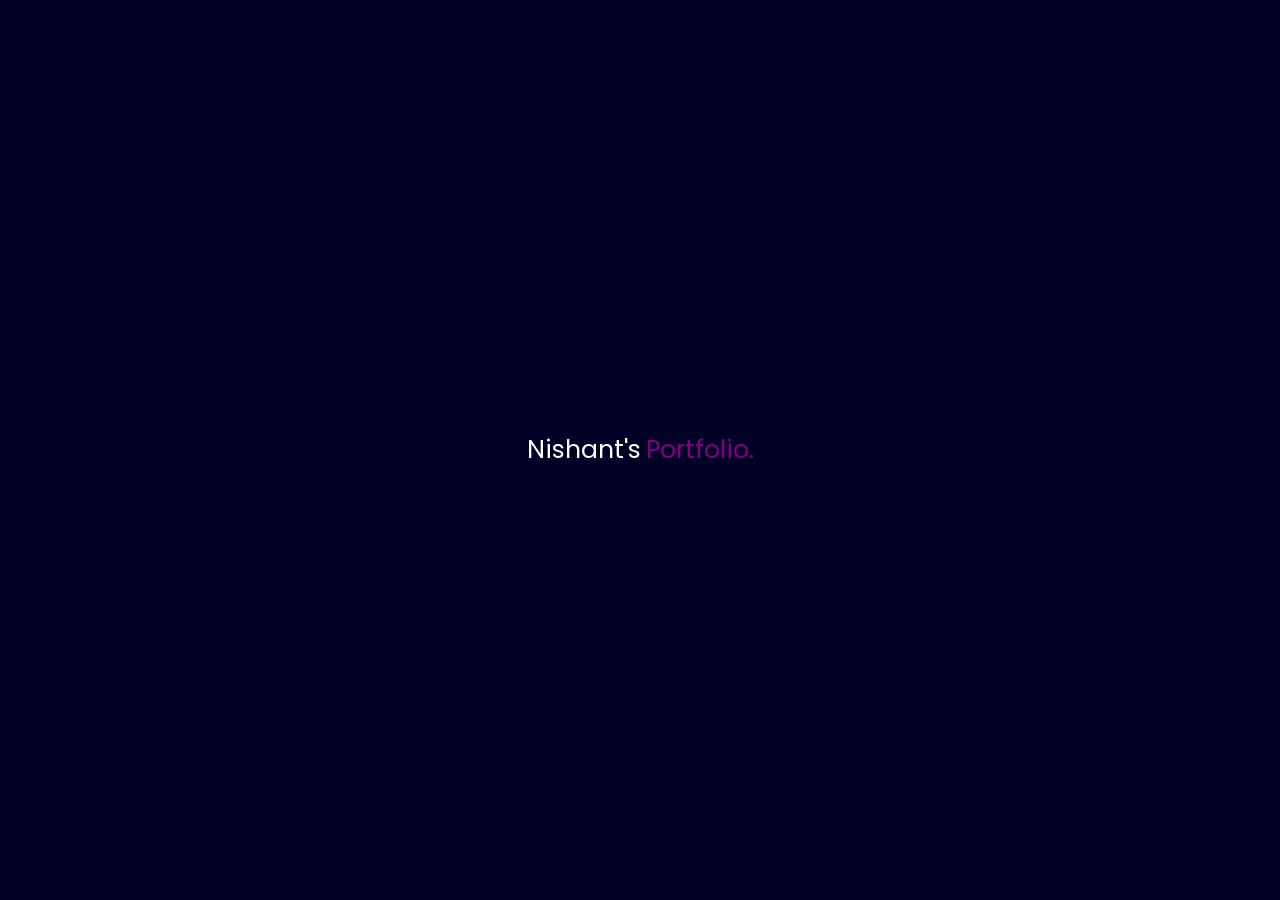
==== index.html @ 526753d4 "update Nav Bar and given morden clean look" ====
<!DOCTYPE html>
<html lang="en">

<head>
    <link rel="icon" href="https://avatars.githubusercontent.com/u/180900384?v=4" sizes="32x32">
    <meta charset="UTF-8">
    <meta name="viewport" content="width=device-width, initial-scale=1.0">
    <title>Nishant's Portfolio</title>
    <link rel="stylesheet" href="style.css">

    <!--image hove -->
    <script src=" https://code.jquery.com/jquery-3.3.1.js"></script>

    <link rel="preconnect" href="https://fonts.googleapis.com">
    <link rel="preconnect" href="https://fonts.gstatic.com" crossorigin>
    <link
        href="https://fonts.googleapis.com/css2?family=Poppins:ital,wght@0,100;0,200;0,300;0,400;0,500;0,600;0,700;0,800;0,900;1,100;1,200;1,300;1,400;1,500;1,600;1,700;1,800;1,900&display=swap"
        rel="stylesheet">
    <!--
        .poppins-thin {
  font-family: "Poppins", sans-serif;
  font-weight: 100;
  font-style: normal;
}
-->
    <link rel="preconnect" href="https://fonts.googleapis.com">
    <link rel="preconnect" href="https://fonts.gstatic.com" crossorigin>
    <link href="https://fonts.googleapis.com/css2?family=Moon+Dance&display=swap" rel="stylesheet">

    <link rel="preconnect" href="https://fonts.googleapis.com">
    <link rel="preconnect" href="https://fonts.gstatic.com" crossorigin>
    <link href="https://fonts.googleapis.com/css2?family=Quicksand:wght@300..700&display=swap" rel="stylesheet">
    <!--
    // <weight>: Use a value from 300 to 700
        // <uniquifier>: Use a unique and descriptive class name

            .quicksand-<uniquifier> {
                font-family: "Quicksand", sans-serif;
                font-optical-sizing: auto;
                font-weight: <weight>;
                    font-style: normal;
                    }
                -->
    <link rel="preconnect" href="https://fonts.googleapis.com">
    <link rel="preconnect" href="https://fonts.gstatic.com" crossorigin>
    <link href="https://fonts.googleapis.com/css2?family=M+PLUS+Rounded+1c&display=swap" rel="stylesheet">
    <!--    
        .m-plus-rounded-1c-regular {
        font-family: "M PLUS Rounded 1c", sans-serif;
        font-weight: 400;
        font-style: normal;
            }
                -->
    <link rel="preconnect" href="https://fonts.googleapis.com">
    <link rel="preconnect" href="https://fonts.gstatic.com" crossorigin>
    <link href="https://fonts.googleapis.com/css2?family=Great+Vibes&display=swap" rel="stylesheet">
    <!--
    .great-vibes-regular {
        font-family: "Great Vibes", cursive;
        font-weight: 400;
        font-style: normal;
      }
    --->
    <link rel="preconnect" href="https://fonts.googleapis.com">
    <link rel="preconnect" href="https://fonts.gstatic.com" crossorigin>
    <link href="https://fonts.googleapis.com/css2?family=Belleza&display=swap" rel="stylesheet">
    <!--
    .belleza-regular {
        font-family: "Belleza", sans-serif;
        font-weight: 400;
        font-style: normal;
      }
    -->
    <script src="https://kit.fontawesome.com/3b6428a720.js" crossorigin="anonymous"></script>
    <!--------- ICON SCRIPT --------->
    <script src="https://unpkg.com/typed.js@2.1.0/dist/typed.umd.js"></script>
</head>
<div class="intro">
    <div class="logo-header">
        <span class="logo">Nishant's</span>
        <span class="logo">
            <span class="logo1">
                Portfolio.
            </span>
        </span>
    </div>
</div>
<script src="animation.js"></script>
<main class="hidden">

    <head>
        <nav>
            <div class="left">
                <button class="hover-logo" area-label="Hover Me">
                    <span area-hidden="true">
                        <span>Nishant's<span>Nishant's</span></span>
                        <span style=" color: purple;">Portfolio <span style=" color: purple;">Portfolio</span></span>
                    </span>
                </button>
            </div>
            <div class="right">
                <ul class="nav-bar" id="sidemenu">
                        <div class = "nav-header">
                            <div class = "header-text">
                                NAVIGATION
                            </div>
                            <div class = "header-line"></div>
                        </div>
                        <li><a href="#home" class="hover-this"><span>Home</span></a></li>
                        <li><a href="#about" class="hover-this"><span>About</span></a></li>
                        <li><a href="#experience" class="hover-this"><span>Experience</span></a></li>
                        <li><a href="#skill" class="hover-this"><span>Skill</span></a></li>
                        <li><a href="#projects" class="hover-this"><span>Projects</span></a></li>
                        <li><a href="#contactme" class="hover-this"><span>Contact</span></a></li>
                        <div class="cursor"></div>
                        <div class = "nav-footer">
                            <div class = "footer-line"> </div>
                            <div class = "footer-text">SOCIALS</div>
                            <div class = "footer-social">
                                <a class = "social-text" href="https://nishantsingh359.github.io/NishantsPortfolio/">
                                    GitHub
                                </a>
                                <a class = "social-text" href="https://nishantsingh359.github.io/NishantsPortfolio/">
                                    LinkedIn
                                </a>
                            </div>
                        </div>
                </ul>
                <div id="menubutton">
                    <div class="fa-solid fa-bar"  id="menuicon">
                        <div class="bline one"></div>
                        <div class="bline two"></div>
                        <div class="bline three"></div>
                    </div>
                </div>
            </div>
        </nav>
        <!----------- NAV BACKGROUND HIDDEN AND AUTOMATICALLY SHOW----------->
        <script>
            window.addEventListener("scroll", function () {
                let navbar = document.querySelector("nav");
                if (window.scrollY > 50) {
                    navbar.classList.add("scrolled");
                } else {
                    navbar.classList.remove("scrolled");
                }
            });
        </script>

        <!----------- NAV BAR MENUE CLICK EVENT AND ITEMS ANIMATION  ----------->
        <script>
        // Select the sidemenu and menu button
        var sidemen = document.getElementById("sidemenu");
        var menuButton = document.getElementById("menubutton");

        // Function to toggle the menu
        function toggleMenu() {
            sidemen.classList.toggle("active");
            menuButton.classList.toggle("active");
            sidemen.style.right = sidemen.classList.contains("active") ? "0px" : "-100%";
        }

        // Add event listeners to all links inside the sidemenu
        document.querySelectorAll("#sidemenu a").forEach(link => {
            link.addEventListener("click", function () {
                // Close the menu when a link is clicked
                if (sidemen.classList.contains("active")) {
                    toggleMenu();
                }
            });
        });

        // Add event listener to the menu button
        menuButton.addEventListener("click", toggleMenu);
        </script>

        <!--- FOR NAV BAR COOL IFFECT --->
        <script>
            (function () {
                const links = document.querySelectorAll('.nav-bar li');
                const cursor = document.querySelector('.cursor');

                const animateIt = function (e) {
                    const span = this.querySelector('span');
                    const { offsetX: x, offsetY: y } = e,
                        { offsetWidth: width, offsetHeight: height } = this,
                        move = 25,
                        xMove = (x / width) * (move * 2) - move,
                        yMove = (y / height) * (move * 2) - move;

                    span.style.transform = `translate(${xMove}px, ${yMove}px)`;
                    if (e.type === 'mouseleave') span.style.transform = '';
                };

                const editCursor = (e) => {
                    const { clientX: x, clientY: y } = e;
                    cursor.style.left = `${x}px`;
                    cursor.style.top = `${y}px`;
                };

                links.forEach(link => {
                    link.addEventListener('mousemove', animateIt);
                    link.addEventListener('mouseleave', animateIt);
                });

                window.addEventListener('mousemove', editCursor);
            })();
        </script>
    </head>

    
    <section id="home" class="firstsection">
        <div class="leftsection">
            <div class='left-hole'>
                <div class="l-text">
                    Hi, I'm <spam class='name'>Nishant Singh</spam>
                </div>
                <div class="l-text">I am a passionate</div>
                <div class="l-text"><span id="element"></span></div>
                <div class="l-text">
                    <div class="buttons">
                        <button href="/" class="btn">Resume</button>
                        <a class="btn-a" href="https://github.com/NishantSingh359/NishantSingh359" target="_blank">
                            <button class="btn">Git Hub</button>
                        </a>
                    </div>
                </div>
            </div>
        </div>
        <div class="rightsection">
            <div class="loader">
                <div class="ringOne ring">
                    <img src="img/w-img/ring.png" alt="">
                </div>
                <div class="ringTwo ring">
                    <!--<img src="img/w-img/ring.png" alt="">-->
                </div>
            </div>
        </div>
        <script>
            var windowWidth = $(window).width();
            $('.rightsection').mousemove(function (event) {
                var moveX = (($(window).width() / 2) - event.pageX) * 0.1;
                var moveY = (($(window).height() / 2) - event.pageY) * 0.1;
                $('.ring').css('margin-left', moveX + 'px');
                $('.ring').css('margin-top', moveY + 'px');
            });
        </script>
        <script>
            var textWrapper = document.querySelector('.ml7 .letters');
            textWrapper.innerHTML = textWrapper.textContent.replace(/([^\x00-\x80]|\w)/g, "<span class='letter'>$&</span>");

            anime.timeline({ loop: false })
                .add({
                    targets: '.ml7 .letter',
                    translateY: ["1.1em", 0],
                    translateX: ["0.55em", 0],
                    translateZ: 0,
                    rotateZ: [180, 0],
                    duration: 750,
                    easing: "easeOutExpo",
                    delay: function (el, i) {
                        return 9000 + 50 * i;
                    }
                });
        </script>
    </section>
    <!----------------------- ABOUT SECTION ----------------------->

    <section class="about-section" id="about">
        
        <div class="about-container" id="about-section">
            <div class="about-img">
                <img src="https://avatars.githubusercontent.com/u/180900384?v=4" alt="Nishant Singh">
            </div>
            <div class="about-text">
                <h2 class="about-name">Nishant Singh</h2>
                <p>Python | MySQL | Excel | Tableau | Power BI</p>
                <p class = "italic">When I’m not in coding, I explore Startups, and watch Daily Business News.</p>
                <button id="toggle-btn" class="show-button">Show More</button>
            </div>
        </div>
        <div class="scrolling-name">
            <div class="scroll-name">
                Nishant Singh - Nishant Singh - Nishant Singh - Nishant Singh - Nishant Singh - Nishant Singh - Nishant Singh - Nishant Singh - Nishant Singh
            </div>
        </div>
       
        <!-- Hidden Content -->
        <div id="more-info" class="about-more">
            <div class="data-analytics">
                <div style="display: flex; align-items: center;">
                    <div class=" data-analytics-text">
                        Data <br>
                        Analytics
                    </div>
                    <div class="ver" style="left: 15px"></div>
                </div>
                <div class="data-analytics-info">
                    I enjoy using data to solve problems and optimize processes for greater efficiency.
                    I am excited to apply these skills to real-world projects and collaborate with others to drive meaningful results.
                    Continuous learning and teamwork motivate me to create impactful solutions.
                </div>

            </div>
            <div class="business">
                <div class="business-info">
                    Startup is my dream, and I am determined to turn this dream into reality. Currently, I have a startup idea in mind.
                    To gain knowledge and understand business rules, challenges, and their solutions, I watch daily business news, study case studies, and listen to founders' podcasts.
                    I believe continuous learning and staying updated with market trends will help me build a successful venture.
                </div>
                <div class="busi-head" style="display: flex; align-items: center;">
                    <div class="ver" style="right: 15px"></div>
                    <div class="business-text">
                        Exploring <br>
                        Startups
                    </div>
                </div>
            </div>

            <div class="exp">
                <div class="explore-hori"></div>
                <div class="explore">
                    Let's <br>
                    explore some thing new
                </div>
            </div>
        </div>
        <script>
            // JavaScript to toggle more information
            document.getElementById("toggle-btn").addEventListener("click", function () {
                let moreInfo = document.getElementById("more-info");
                let btnText = this;

                if (moreInfo.style.display === "none") {
                    moreInfo.style.display = "block";
                    btnText.innerText = "Show Less";
                } else {
                    moreInfo.style.display = "none";
                    btnText.innerText = "Show More";
                }
            });
        </script>
        <script>
            let lastScrollY = window.scrollY;
            let scrollDirection = "right"; // Default direction
            let isScrolling = false;
            let autoScrollInterval;
            let currentX = 0; // Track current position

            function startAutoScroll(direction) {
                clearInterval(autoScrollInterval); // Stop any previous auto-scroll

                const scrollContainer = document.querySelector('.scroll-name');
                let speed = 2; // Adjust speed as needed

                autoScrollInterval = setInterval(() => {
                    if (direction === "right") {
                        currentX -= speed; // Move left
                    } else {
                        currentX += speed; // Move right
                    }
                    scrollContainer.style.transform = `translateX(${currentX}px)`;
                }, 20); // Adjust interval for smooth animation
            }

            document.addEventListener('scroll', function () {
                clearInterval(autoScrollInterval); // Stop auto-scroll when user scrolls
                isScrolling = true;
                const scrollContainer = document.querySelector('.scroll-name');
                const scrollY = window.scrollY;
                const containerWidth = scrollContainer.scrollWidth;
                const viewportWidth = window.innerWidth;
                const maxScroll = containerWidth - viewportWidth;

                const scrollProgress = Math.min(scrollY / (document.body.scrollHeight - window.innerHeight), 1);
                const speedMultiplier = 2;
                let translateX = -scrollProgress * maxScroll * speedMultiplier;

                // Preserve the existing position instead of resetting
                let newPosition = currentX + (translateX - currentX) * 0.1; // Smooth transition
                scrollContainer.style.transform = `translateX(${newPosition}px)`;
                currentX = newPosition; // Update current position

                // Detect scroll direction
                if (scrollY > lastScrollY) {
                    scrollDirection = "right"; // Scrolling down, move left
                } else {
                    scrollDirection = "left"; // Scrolling up, move right
                }
                lastScrollY = scrollY;

                // Detect when scrolling stops and resume auto animation
                clearTimeout(window.scrollEndTimer);
                window.scrollEndTimer = setTimeout(() => {
                    isScrolling = false;
                    startAutoScroll(scrollDirection);
                }); // Delay before auto-scroll resumes
            });

            // Start the auto-scroll when the page loads
            window.onload = function () {
                startAutoScroll(scrollDirection);
            };
        </script>

    </section>

    <!----------------------- EXPERIENCE SECTION ----------------------->

    <section class="secondsection" id="experience">
        <script>
        </script>
        <h1 class="h1">journey to Data Analyst</h1>
        <div class="journey">
            <div class="course-exp">
                <div class="box">
                    <div class="vertical"><div class=" vertical-title"></div>
                        <a href="pdf/Excel certificate.pdf" target="_blank" style="text-decoration: none" ;>
                            <div class=" vertical-title">
                            Advance Excel
                            </div>
                        </a>
                        <div class="vertical-desc">
                            <spam class='with'>With</spam>
                            <span>Skil Course</span>
                        </div>
                    </div>
                    <div class="vertical">
                        <a href="pdf/Excel dashboard certificates.pdf" target="_blank" style="text-decoration: none" ;>
                            <div class=" vertical-title">
                            Dashboard in Excel
                            </div>
                        </a>
                        
                        <div class="vertical-desc">
                            <spam class="with">With</spam>
                            <span>Skil Course</span>
                        </div>
                    </div>
                    <div class="vertical">
                         <a href="pdf/Power Quary.pdf" target="_blank" style="text-decoration: none" ;>
                            <div class=" vertical-title">
                            Power Quary
                            </div>
                        </a>                       
                        <div class="vertical-desc">
                            <spam class='with'>With</spam>
                            <span>Skil Course</span>
                        </div>
                    </div>
                    <div class="vertical">
                        <a href="pdf/Data Analytics Certificate.jpg" target="_blank" style="text-decoration: none" ;>
                            <div class=" vertical-title">
                            Data Analytics
                            </div>
                        </a>                       
                        <div class="vertical-desc">
                            <spam class='with'>With</spam>
                            <span>The iScale</span>
                        </div>
                    </div>
                </div>
            </div>
                
            <div class="courseinfo">
                <div class="about-course">
                    <div class="aboutcourseinfo">
                        <h3>Advance Excel</h3>
                        <div class = info-ca>
                            <p> I started my journey with an Advanced Excel course, where I deep-dived into various concepts and learned many interesting things.
                                This course gave me the best learning experience and motivated me to continue my journey in this field.
                            </p>
                        </div>
                    </div>
                    <div class="aboutcourseinfo">
                        <h3>Dashboard in Excel</h3>
                        <div class = info-ca>
                            <p> The Dashboard in Excel course taught me how to present data effectively using charts and identify the best visualization techniques.
                                Designing dashboards was the most exciting part for me, and it strengthened my decision to move further in this field.
                            </p>
                        </div>
                    </div>
                    <div class="aboutcourseinfo">
                        <h3>Power Query</h3>
                        <div class = info-ca>
                            <p> Through the Power Query course, I became familiar with ETL processes, data cleaning, and formatting. This was a completely different 
                                experience, and following each step helped me gain clarity about pursuing Data Analytics.
                            </p>                           
                        </div>
                    </div>
                    <div class="aboutcourseinfo">
                        <h3>Data Analytics</h3>
                        <div class = info-ca>
                            <p> The Data Analytics course was more challenging compared to my previous courses. To complete it, I followed a structured approach.
                                The best part was overcoming my biggest fear—coding. This course made me comfortable with programming and boosted my confidence.
                            </p>  
                        </div>
                    </div>
                </div>
            </div>
        </div>
   
    </section>
    <!----------------------- SKILL SECTION ----------------------->

    <section class="skills" id="skill">
        <div class="tag-shape">
            <div class="tag-box" style="align-items: center;">
                    Grow with every skill.
            </div>
        </div>

        <div class="box">
            <div class="skill">
                <h3> Programming & Libraries </h3>
                <div class="add-skills">
                    <div class="type">
                        Python
                        <span class="skill-type"> basics</span>
                    </div>
                </div>
                <div class="add-skills">
                    <div class="type">
                        Numpy
                        <span class="skill-type"> Intermediate</span>
                    </div>
                    <div class="type">
                        Pandas
                        <span class="skill-type"> Experienced </span>
                    </div>
                    <div class="type">
                        Matplotlib
                        <span class="skill-type"> Intermediate </span>
                    </div>
                    <div class="type">
                        Seaborn
                        <span class="skill-type"> Intermediate </span>
                    </div>
                    <div class="type">
                        Plotly
                        <span class="skill-type"> Experienced</span>
                    </div>
                    <div class="type">
                        Dash
                        <span class="skill-type"> basics</span>
                    </div>
                </div>
                <h3> Databases </h3>
                <div class="add-skills">
                    <div class="type">
                        MySQL
                        <span class="skill-type"> Experienced</span>
                    </div>

                    <div class="type">
                        Microsoft SQL Server
                        <span class="skill-type"> Intermediate</span>
                    </div>
                </div>
                <h3> Visualization </h3>
                <div class="add-skills">
                    <div class="type">
                        Power BI
                        <span class="skill-type"> Experienced</span>
                    </div>

                    <div class="type">
                        Tableau
                        <span class="skill-type"> Intermediate</span>
                    </div>
                </div>
                <h3> Speadsheet & ETL </h3>
                <div class="add-skills">
                    <div class="type">
                        Excel
                        <span class="skill-type"> Experienced</span>
                    </div>

                    <div class="type">
                        Power Query
                        <span class="skill-type"> Experienced</span>
                    </div>
                </div>
                <h3> Analysis & Cleaning </h3>
                <div class="add-skills">
                    <div class="type">
                        Data Cleaning
                        <span class="skill-type"> Experienced</span>
                    </div>

                    <div class="type">
                        Statistics
                        <span class="skill-type"> Intermediate</span>
                    </div>
                </div>
                <h3 style="padding-top: 10px;"> Soft Skills </h3>
                <div class="add-skills">
                    <div class="type">
                        Critical Thinking
                        <span class="skill-type"> Experienced</span>
                    </div>

                    <div class="type">
                        Communication Skills
                        <span class="skill-type"> Intermediate</span>
                    </div>

                    <div class="type">
                        Storytelling with Data
                        <span class="skill-type"> Intermediate</span>
                    </div>

                </div>
            </div>
        </div>
    </section>

    <!----------------------- PROJECT SECTION ----------------------->

    <section class = "projects" id="projects">
        <h1>Projects show progress</h1>
        <div class = "vert">
            <div class="hori">
                <div class = "sub-hori">
                    <div class = "text">Python</div>
                    <div class="catego">
                        <div class="project" data-index="0">
                            <ul>
                                <li>
                                    <a href="https://holly-films-yhnkpgnfpub8kcev7azb67.streamlit.app/" target="_blank"
                                        data-info="<h3 class='info-title'>Movie Recommendation</h3> 
                                                <p class='info-description'>A system that recommends movies based on user preferences using Python & content-based filtering. 
                                                And for designing and deployment using Streamlit Streamlit cloud.
                                                <h4 class='info-skills''>Skills Use</h4>
                                                <ul class='info-list'>Python, Pandas, Streamlit, CSS, HTML </ul>
                                                <h7 class='info-note'
                                                > click on project to view </h7>
                                                " data-images="Holly Films.png" data-index="0">

                                        <button class="hover-link" area-label="Hover Me">
                                            <span area-hidden="true">
                                                <span>Movie<span>Movie</span></span>
                                                <span>Recommendation<span>Recommendation</span></span>
                                            </span>
                                        </button>
                                    </a>
                                </li>
                                <li>
                                    <a href="https://dash-sales-dashboard.onrender.com/" target="_blank" data-info="<h3 class='info-title'>Sales Dahsboad</h3> 
                                            <p class='info-description'>An interactive dashboard built with Plotly Dash to visualize and analyze sales data in real-time.</p>
                                            <h4 class='info-skills'>Skills Use</h4>
                                            <ul class='info-list'>Python, Pandas, NumPy, Plotly, Dash, HTML, CSS</ul>
                                            <h7 class='info-note'>
                                            click on project to view </h7>" data-images="Sales Dashboard All.png"
                                        data-index="0">
                                        <button class="hover-link" area-label="Hover Me">
                                            <span area-hidden="true">
                                                <span>Sales Dashboard<span>Sales Dashboard</span></span>
                                                <span>in Dash<span>in Dash</span></span>
                                            </span>
                                        </button>
                                    </a>
                                </li>
                                <li>
                                    <a href="https://github.com/NishantSingh359/Python-Projects/blob/main/Web%20Image%20Scrapping-checkpoint.ipynb"
                                        target="_blank" data-info="<h3 class='info-title'>Image Scrapping</h3> 
                                                <p class='info-description'> A Python script to automatically scrape images from websites for data collection.</p>
                                                <h4 class='info-skills'>Skills Use</h4>
                                                <ul class='info-list'>Python, Beautiful Soup</ul>
                                                <h7 class='info-note'> click on project to view </h7>"
                                        data-images="bullet.png" data-index="0">
                                        <button class="hover-link" area-label="Hover Me">
                                            <span area-hidden="true">
                                                <span>Image<span>Image</span></span>
                                                <span>Scrapping<span>Scrapping</span></span>
                                            </span>
                                        </button>
                                    </a>
                                </li>
                            </ul>
                        </div>
                        <div class = "info">
                            <div class="info-box">
                                <p class="info-text">Hover over a project to see details.</p>
                                <img loading = "lazy" src="img/p-img/Holly Films.png" alt="Project Preview" class="info-image"
                                    data-images=" img/p-img/Holly Films.png, img/p-img/Holly Films1.png, img/p-img/Sales Dashboard All.png, img/p-img/image scrapping.png "
                                    data-index="0">
                            </div>
                        </div>
                    </div>
                </div>
            </div>

            <div class="hori">
                <div class = "sub-hori">
                    <div class="text">SQL</div>
                    <div class="catego">
                        <div class="project" data-index="0">
                            <ul>
                                <li>
                                    <a href="https://github.com/NishantSingh359/SQL-Data-Warehouse" target="_blank"
                                        data-info="<h3 class='info-title'>SQL Data Warehouse</h3> 
                                                <p class='info-description'> Building Data Watehouse form scratch using Medallion Architecture.
                                                                            This architecture consists of three layers: Bronze, Silver, and Gold, which help in organizing data efficiently.</p>
                                                <h4 class='info-skills'>Skills Use:</h4>
                                                <ul class='info-list'>Microsoft SQL Server</ul>
                                                <h7 class='info-note'>click on project to view</h7>"
                                        data-images="bullet.png" data-index="0">
                                        <button class="hover-link" area-label="Hover Me">
                                            <span area-hidden="true">
                                                <span>SQL Data<span>SQL Data</span></span>
                                                <span>Warehouse<span>Warehouse</span></span>
                                            </span>
                                        </button>
                                    </a>
                                </li>
                                <li>
                                    <a href="https://github.com/NishantSingh359/SQL-Data-Warehouse" target="_blank"
                                        data-info="<h3 class='info-title'>Exploratory Data Analysis</h3> 
                                                <p class='info-description'>This project focuses on uncover patterns, trends, and insights from the dataset. following these steps Database,
                                                                            Dimensions, Data and Measures Exploration, Ranking, Magnitude Analysis</p>
                                                <h4 class='info-skills'>Skills Use:</h4>
                                                <ul class='info-list'>Microsoft SQL Server </ul>
                                                <h7 class='info-note'> click on project to view </h7>" data-index="0"
                                        data-images="bullet.png">
                                        <button class="hover-link" area-label="Hover Me">
                                            <span area-hidden="true">
                                                <span>Exploratory<span>Exploratory</span></span>
                                                <span>Data Analysis<span>Data Analysis</span></span>
                                            </span>
                                        </button>
                                    </a>
                                </li>
                                <li>
                                    <a href="https://github.com/NishantSingh359/SQL-Data-Warehouse" target="_blank"
                                        data-info="<h3 class='info-title'>Advance Data Analysis</h3> 
                                                <p class='info-description'> In this SQL project Using advance SQL techniques I do different types of analysis in our Dataset like 
                                                    Track Changes Over Time, Measure the performance, And many other cool stuff.
                                                </p>
                                                <h4 class='info-skills'>Skills Use:</h4>
                                                <ul class='info-list'>Microsoft SQL Server </ul>
                                                <h7 class='info-note'> click on project to view </h7>" data-index="0"
                                        data-images="bullet.png">
                                        <button class="hover-link" area-label="Hover Me">
                                            <span area-hidden="true">
                                                <span>Advance<span>Advance</span></span>
                                                <span>Data Analysis<span>Data Analysis</span></span>
                                            </span>
                                        </button>
                                    </a>
                                </li>
                            </ul>
                        </div>
                        <div class = "info">
                            <div class="info-box">
                                <p class="info-text">Hover over a project to see details.</p>
                                <img loading = "lazy" src="img/p-img/ETL -Data Architecture2.drawio.png" alt="Project Preview" class="info-image"
                                    data-images="img/p-img/ETL -Data Architecture2.drawio.png, img/p-img/Data Flow Diagram.jpg,img/p-img/Meadllion Architecture.jpg, img/p-img/Data Mart (Star Schema).jpg, img/p-img/Dimensions vs Facts.jpg,img/p-img/Data Modeling.jpg,img/p-img/Exploratory Data Analysis (EDA).png,img/p-img/Database Exploration.jpg,img/p-img/Dimensions Exploration.png,img/p-img/Date Exploration.png,img/p-img/Measure Exploration.png,img/p-img/Magnitude.png,img/p-img/Ranking.png,img/p-img/Advance Data Analytics.png,img/p-img/Change-Over-Time.png,img/p-img/Cumulative Analysis.png,img/p-img/Performance Analysis.png,img/p-img/Part-to-Whole Proportional.png,img/p-img/Data Segmentation.png,img/p-img/Reporting.png "
                                    data-index="0">
                            </div>
                        </div>
                    </div>
                </div>
            </div>
            <div class="hori">
                <div class = "sub-hori">
                    <div class="text">Tableau</div>
                    <div class="catego">
                        <div class="project" data-index="0">
                            <ul>
                                <li>
                                    <a href="https://public.tableau.com/views/HRDashboard_17387467475020/HRDashboard?:language=en-US&publish=yes&:sid=&:redirect=auth&:display_count=n&:origin=viz_share_link"
                                        data-info="<h3 class='info-title'>HR Dashboard</h3> 
                                            <p class='info-description'>A detailed analysis of HR data with a dynamic and responsive dashboard that uncovers key insights and patterns within the data.
                                                                        This helps in making data-driven decisions for workforce management.</p>
                                            <h4 class='info-skills'>Skills Use:</h4>
                                            <ul class='info-list'>Tableau</ul>
                                            <h7 class='info-note'> click on project to view </h7>" target="_blank"
                                        data-images="bullet.png">
                                        <button class="hover-link" area-label="Hover Me">
                                            <span area-hidden="true">
                                                <span>HR<span>HR</span></span>
                                                <span>Dashboard<span>Dashboard</span></span>
                                            </span>
                                        </button>
                                    </a>
                                </li>
                                <li>
                                    <a href="https://public.tableau.com/views/SalesDashboard_17387473025230/SalesDashboard?:language=en-US&publish=yes&:sid=&:redirect=auth&:display_count=n&:origin=viz_share_link"
                                        data-info="<h3 class='info-title'>Sales Dashboard</h3> 
                                        <p class='info-description'>A dynamic dashboard for Sales and Customers that presents data using KPIs and interactive charts, with detailed filtering of data for deeper insights. </p>
                                        <h4 class='info-skills'>Skills Use:</h4>
                                        <ul class='info-list'>Tableau</ul>
                                        <h7 class='info-note'> click on project to view </h7>" target="_blank"
                                        data-images="bullet.png">
                                        <button class="hover-link" area-label="Hover Me">
                                            <span area-hidden="true">
                                                <span>Sales<span>Sales</span></span>
                                                <span>Dashboard<span>Dashboard</span></span>
                                            </span>
                                        </button>
                                    </a>
                                </li>

                            </ul>
                        </div>
                        <div class = "info">
                            <div class="info-box">
                                <p class="info-text">Hover over a project to see details.</p>
                                <img loading = "lazy" src="img/p-img/HR Dashboard.png" alt="Project Preview" class="info-image"
                                    data-images="img/p-img/HR Dashboard.png, img/p-img/HR Dashboard Table.png, img/p-img/Sales Dashboard1.png, img/p-img/Sales Dashboard2.png "
                                    data-index="0">
                            </div>
                        </div>
                    </div>
                </div>
            </div>

            <div class="hori"> 
                <div class = "sub-hori">
                    <div class="text">
                        Power-Bi
                    </div>
                    <div class="catego">
                        <div class="project">
                            <ul>
                                <li>
                                    <a href="https://1drv.ms/u/c/a68b464a3c86d3ff/EXUpmZkCRE1Oo5enbESVYOMBfPEnAZhyhecAQiLz0IbCxA?e=CL0jnB"
                                        data-info="<h3 class='info-title'>Virat Kohli Performanc</h3> 
                                        <p class='info-description'> With year-based filtering, you can analyze each year's data in detail. Additionally, total and average metrics help provide deeper insights into performance trends. </p>
                                        <h4 class='info-skills'>Skills Use:</h4>
                                        <ul class='info-list'>Power Bi</ul>
                                        <h7 class='info-note'> click on project to view </h7>" target="_blank"
                                        data-images="bullet.png">
                                        <button class="hover-link" area-label="Hover Me">
                                            <span area-hidden="true">
                                                <span>Virat Kohli<span>Virat Kohli</span></span>
                                                <span>Performanc<span>Performanc</span></span>
                                            </span>
                                        </button>
                                    </a>
                                </li>

                            </ul>
                        </div>
                        <div class = "info">
                            <div class="info-box">
                                <p class="info-text">Hover over a project to see details.</p>
                                <img loading = "lazy" src="img/p-img/virat kohli.png" alt="Project Preview" class="info-image"
                                    data-images="img/p-img/virat kohli.png, img/p-img/virat kohli2.png, img/p-img/virat kohli3.png "
                                    data-index="0">
                            </div>
                        </div>
                    </div>
                </div>
            </div>
            
            <div class="hori">
                <div class = "sub-hori">
                    <div 
                        class="text">Excel
                    </div>
                    <div class="catego">
                        <div class="project">
                            <ul>
                                <li>
                                    <a href="https://1drv.ms/x/c/a68b464a3c86d3ff/EV_2InrN5OpFl5sSLidMI7ABQ2fR7TFURbjn9g8Bkjb6VA?e=BQHTLp"
                                        data-info="<h3 class='info-title'>Online Sales</h3> 
                                            <p class='info-description'> An online shop sales analysis that tracks our product sales across multiple e-commerce platforms, with detailed filtering for each platform. </p>
                                            <h4 class='info-skills'>Skills Use:</h4>
                                            <ul class='info-list'>Excel</ul>
                                            <h7 class='info-note'> click on project to view </h7>" data-images="bullet.png"
                                        target="_blank">
                                        <button class="hover-link" area-label="Hover Me">
                                            <span area-hidden="true">
                                                <span>Online<span>Online</span></span>
                                                <span>Sales<span>Sales</span></span>
                                            </span>
                                        </button>
                                    </a>
                                </li>
                            </ul>
                        </div>
                        <div class = "info">
                            <div class="info-box">
                                <p class="info-text">Hover over a project to see details.</p>
                                <img loading = "lazy" src="img/p-img/Excel Sales.png" alt="Project Preview" class="info-image"
                                    data-images="img/p-img/Excel Sales.png " data-index="0">
                            </div>
                        </div>
                    </div>
                </div>
            </div>
        </div>
    </section>

    <!------------------CONTACT ME------------------>
    <section class='contact-me' id="contactme">
        <div class="contactme">
            <div class="contact-left">
                <div class="C-left">
                    <div class="col" onclick="toggleInfo('address')">
                        <i class="fa-solid fa-location-dot"></i>
                        <div class="title">Address</div>
                        <div class="text info" id="address">India U.P. Unnao</div>
                    </div>
                    <div class="col" onclick="toggleInfo('email')">
                        <i class="fa-solid fa-envelope"></i>
                        <div class="title">Email</div>
                        <div class="text info" id="email">singhnishant414243@gmail.com</div>
                    </div>
                    <div class="col" onclick="toggleInfo('call')">
                        <i class="fa-solid fa-phone"></i>
                        <div class="title">Call</div>
                        <div class="text info" id="call"> +917084310497</div>
                    </div>
                </div>
            </div>
            <div class="contact-mid"></div>
            <div class="contact-right">
                <h1 class="subtitle"> Let's start a project together</h1>
                <div class="social-icon">
                    <div class="s-icon">
                        <a href="https://www.linkedin.com/in/nishant-singh123"><i
                                class="fa-brands fa-linkedin-in"></i></a>
                        <a href="https://github.com/NishantSingh359"><i class="fa-brands fa-github"></i></a>
                    </div>
                </div>
            </div>
        </div>
        

        <script>
            let currentInfo = null;

            document.addEventListener("DOMContentLoaded", () => {
                // Ensure all info elements start hidden with proper visibility
                document.querySelectorAll(".text.info").forEach(info => {
                    info.style.visibility = "hidden";
                    info.classList.add("hide");
                });
            });

            function toggleInfo(id) {
                const info = document.getElementById(id);

                if (currentInfo === info) {
                    hideInfo(info);
                    currentInfo = null;
                } else {
                    if (currentInfo) {
                        hideInfo(currentInfo, () => {
                            showInfo(info);
                        });
                    } else {
                        showInfo(info);
                    }
                    currentInfo = info;
                }
            }

            function showInfo(info) {
                info.style.visibility = "visible";
                info.classList.remove("hide");
                info.classList.add("show");
            }

            function hideInfo(info, callback) {
                info.classList.remove("show");
                info.classList.add("hide");
                setTimeout(() => {
                    info.style.visibility = "hidden";
                    if (callback) callback();
                }, 300); // Adjust timing to match CSS animation duration if needed
            }


        </script>
    </section>

    <!------------------SCRIPTS------------------>
    <script>
        var typed = new Typed('#element', {
            strings: ["Data Analytics"],
            typeSpeed: 50,
            startDelay: 3500 // Delay animation start by 2 seconds
        });
    </script>
    <script>
        document.addEventListener('copy', function (event) {
            event.clipboardData.setData('text/plain', "don't copy");
            event.preventDefault();
        });
    </script>
</main>
</body>

</html>
---- style.css ----
.intro {
    position: fixed;
    z-index: 10000;
    top: 0;
    left: 0;
    width: 100%;
    height: 100vh;
    background-color: #03033645;
    transition: 1s;
}

.logo1 {
    margin-left: 5px;
    color: purple;
    font-weight: 400;
}

.logo-header {
    display: flex;
    position: absolute;
    top: 50%;
    left: 50%;
    transform: translate(-50%, -50%);
    color: #fff;
    font-family: 'poppins', sans-serif;
    font-weight: 400;
    font-size: 25px;
}

.logo {
    position: relative;
    display: inline-block;
    bottom: -20px;
    opacity: 0;
}

.logo.active {
    bottom: 0;
    opacity: 1;
    transition: ease-in-out 0.5s;
}

.logo.fade {
    transition-delay: 5s;
    bottom: 15px;
    opacity: 0;
    transition: ease-in-out 0.5s;
}

.hidden {
    display: none;
    /* Hide the main content initially */
}

* {
    margin: 0;
    padding: 0;
    box-sizing: border-box;
}

body {
    background-color: rgb(0, 0, 33);
    color: white;
    font-family: 'poppins', sans-serif;
}

html,
body {
    overflow-x: hidden;
    width: 100%;
}

html {
    scroll-behavior: smooth;
}

/* ========= NAV BAR ========*/
nav {
    position: fixed;
    top: 0;
    left: 0;
    width: 100%;
    z-index: 1000;
    display: flex;
    justify-content: space-around;
    align-items: center;
    height: 6dvh;
    /*background-color: rgb(0 0 67);*/
    background: transparent;
    /* Initially Transparent */
    transition: background 0.4s ease-in-out, padding 0.4s ease-in-out;
}

nav.scrolled {
    backdrop-filter: blur(13px);
    background-color: #03033645;
    /* Dark background on scroll */
    /*padding: 10px 30px;  /* Reduce padding for smooth effect */
}

.left {
    font-size: clamp(1.4rem, 3vw, 1.5rem);
    display: flex;
}

/*new*/
.hover-logo {
    font-size: clamp(1.4rem, 3vw, 1.5rem);
    margin: 0 auto;
    border: none;
    background: none;
    color: white;
    font-style: normal;
    text-decoration: none;
    display: inline-block;
    position: relative;
    cursor: pointer;
}

.hover-logo>span {
    overflow: hidden;
    display: block;
    position: relative;
    pointer-events: none;
}

.hover-logo>span>span {
    display: inline-block;
}

.hover-logo>span>span:nth-of-type(1) {
    transition: 0.4s ease all;
}

.hover-logo>span>span:nth-of-type(2) {
    transition: 0.4s ease all;
    transition-delay: 0.07s;
}

.hover-logo>span>span>span {
    content: attr(data-text);
    display: block;
    position: absolute;
    top: 0;
    left: 0;
    transform: translateY(200%);
}

.hover-logo:hover>span>span,
.hover-logo:focus>span>span {
    transform: translateY(-200%);
}
nav ul {
    display: flex;
    align-items: center;
}
nav ul li {
    display: block;
}

nav ul li a {
    list-style: none;
    margin-left: clamp(5px, 2vw, 23px);
    font-size: clamp(.5rem, 2vw, 1.1rem);
    text-decoration: none;
    color: #fff;
    position: relative;
}
.nav-header {
    display: none;
}
.nav-footer {
    display: none;
}
/*----*/
/* Ensure menu items are hidden initially */
@media screen and (max-width: 600px) {
    
    #sidemenu li {
        opacity: 0;
        transform: translateX(100%);
        pointer-events: none; /* Prevent interaction when hidden */
        transition: opacity 0.3s ease, transform 0.3s ease;
    }

    /* When menu is active, reset opacity and transform */
    #sidemenu.active li {
        opacity: 1;
        transform: translateX(0);
        pointer-events: auto; /* Enable interaction when visible */
    }

    /* Add staggered animation for menu items */
    #sidemenu.active li:nth-child(1) {
        transition-delay: 0.1s;
    }
    #sidemenu.active li:nth-child(2) {
        transition-delay: 0.15s;
    }
    #sidemenu.active li:nth-child(3) {
        transition-delay: 0.20s;
    }
    #sidemenu.active li:nth-child(4) {
        transition-delay: 0.25s;
    }
    #sidemenu.active li:nth-child(5) {
        transition-delay: 0.3s;
    }
    #sidemenu.active li:nth-child(6) {
        transition-delay: 0.35s;
    }
    #sidemenu.active li:nth-child(7) {
        transition-delay: 0.4s;
    }
}
/*-----------*/
/*---cool cursor---*/
.hover-this {
    transition: all 0.3s ease;
}

.hover-this span {
    display: inline-block;
    font-family: "Poppins", sans-serif;
    pointer-events: none;
    transition: transform 0.3s linear;
}

.right .cursor {
    pointer-events: none;
    position: fixed;
    padding: 0.1rem;
    background: #fff;
    border-radius: 50%;
    mix-blend-mode: difference;
    transition: transform 0.3s ease;
    /*z-index: 9999;*/
}

.right ul li:hover~.cursor {
    transform: translate(-50%, -50%) scale(8);
}

/*end*/

/*=== nav bar line===*/
nav ul li a::after {
    border-radius: 24px;
    content: " ";
    width: 0;
    height: 3px;
    background: purple;
    position: absolute;
    left: 0;
    bottom: -6px;
    transition: .5s;
}

nav ul li a {
    color: white;
    text-decoration: none;
}

nav ul li a.active::after {
    color: purple;
    width: 100%;
}

@media screen and (min-width: 1200px) {
    nav ul li a:hover::after {
        width: 0% !important;
    }
}

@media screen and (min-width: 601px) {
    #menubutton {
        display: none;
    }

    nav ul li a {
        list-style: none;
        font-weight: 400;
        margin-left: clamp(5px, 2vw, 23px);
        font-size: clamp(.5rem, 2vw, 1.1rem);
        text-decoration: none;
        color: #fff;
        position: relative;
    }
}

@media screen and (max-width: 600px) {
    nav .fa-solid {
        display: block;
        display: flex;
        display: flow;
        width: 30px;
        border-radius: 24px;
        justify-items: right;
        align-items: center;
        color: #c9c9c9;
        transition: .3s;
    }

    nav .bline {
        margin: 6px 0;
        height: 2px;
        border-radius: 24px;
        align-items: center;
        background-color: #c9c9c9;
        transition: .3s;
    }

    .fa-solid:hover .one {
        width: 30px;
    }

    .fa-solid:hover .two {
        width: 30px;
    }

    .fa-solid:hover .three {
        width: 30px;
    }

    .fa-solid .one {
        width: 30px;
    }

    .fa-solid .two {
        width: 20px;
    }

    .fa-solid .three {
        width: 25px;
    }

    nav ul li {
        margin-bottom: 10px;
        width: 50px;
    }

    nav ul li a {
        margin-left: 0px;
        font-size: 39px;
        display: block;
        font-weight: 400;
    }

    nav ul {
        display: flex;
        width: 100%;
        height: 94dvh;
        /*background-color: #040463;*/
        background-color: #030336;
        position: absolute;
        right: -500px;
        padding: 35px 0px;
        flex-direction: column;
        transition: right 0.6s;
        margin-top: 5dvh;
        padding: 2dvh;
        align-items: unset;
    }
    .nav-header {
        display: unset;
        width: 100%;
        margin-top: 5dvh;
        height: auto;
    }
    .header-text {
        font-family: "Poppins", sans-serif;
        font-size: 10px;
        font-weight: 300;
        color: lightgray;
    }
    .header-line {
        width: 100%;
        height: 1px;
        background-color: lightgray;
        margin: 3dvh 0;
    }
    .nav-footer {
        display: unset;
        margin-top: auto;
        margin-bottom: 2dvh;
        height: auto;
        width: 100%;
    }
    .footer-line {
        height: 1px;
        background-color: lightgray;
        width: 100%;
    }
    .footer-text {
        font-family: "Poppins", sans-serif;
        font-size: 10px;
        font-weight: 300;
        color: lightgray;
        margin-top: 4dvh;
        margin-bottom: 2dvh;
    }
    .footer-social {
        width: 100%;
        height: auto;
        display: flex;
        gap: 10px;
    }
    .social-text {
        text-decoration: none;
        color: white;
        font-size: 2dvh;
    }
    nav ul li a::after {
        content: " ";
        width: 0;
        height: 3px;
        background: purple;
        position: absolute;
        left: 0;
        transition: .5s;
        border-radius: 24px;
    }

    nav ul li a.active::after {
        color: purple;
        width: 100%;
        padding: 0px, 10px !important;
    }

    .right .cursor {
        display: none;
    }

    .right {
        margin-left: auto;
        width: fit-content;
        padding-right: 15px;
    }

    .left {
        padding-left: 10px;
    }

    /* Menu and Close Icons */
    #menubutton {
        display: flex;
        align-content: center;
        position: relative;
        font-size: 24px;
    }

    #menubutton .fa-xmar {
        display: none;
    }
}

/* --------------------main body--------------------------*/
@media(max-width: 600px) {
    .firstsection {
        display: flex;
        flex-direction: column-reverse;
        gap: 0px;
    }

    .firstsection>Div {
        width: 80% !important;
        height: 30% !important;
    }

    .ring {
        width: 45% !important;
    }

    .leftsection {
        font-size: clamp(22px, 3vw, 28px) !important;
        align-items: center;
        display: flex;
        flex-direction: row-reverse;
        flex-wrap: nowrap;
        justify-content: center;
    }

    .left-hole {
        text-align: center;
    }

    .name {
        font-size: clamp(28px, 3vw, 33px) !important;
    }

    #element {
        font-size: clamp(28px, 3vw, 33px) !important;
    }
}

/* text animation */
.l-text {
    opacity: 0;
    transform: translateY(50px);
    /* Start position (50px to the left) */
    transition: opacity 1.2s ease-out, transform 1.2s ease-out;
}

.l-text.animate {
    opacity: 1;
    transform: translateY(0);
}

.firstsection {
    transition: transform 0.5s ease-in-out;
    transform: scale(0.95);
    opacity: 0.5;
}

.firstsection.visible {
    transform: scale(1);
    opacity: 1;
}

.firstsection {
    background-color: #03033645;
    display: flex;
    align-items: center;
    overflow: hidden;
    height: 100dvh;
    align-items: center;
    gap: clamp(80px, 5vw, 120px);
    justify-content: center;
}

.firstsection>Div {
    width: 35%;
}

.leftsection {
    /*font-size: clamp(1.2rem, 3vw, 2rem);*/
    font-size: 4dvh;
}

.name {
    color: purple;
    /*font-size: clamp(1.3rem, 3vw, 2rem);*/
    font-size: 4dvh;
}

.typed-cursor {
    color: purple;
}

#element {
    color: purple;
    animation-delay: 5s;
    /*font-size: clamp(1.6rem, 3vw, 2.6rem);*/
    font-size: 5dvh;
    font-weight: 500;
}

/* Typing animation for "Data Analytics" */
.leftsection .btn {
    position: relative;
    display: inline-flex;
    /*font-size: clamp(.2rem, 2vw, .9rem);*/
    font-size: 1.7dvh !important;
    font-weight: 500;
    padding: clamp(.1rem, 1vw, .4rem) clamp(.1rem, 1vw, .7rem);
    border-radius: 5px;
    border-color: purple;
    border-style: double;
    color: rgb(0, 0, 33);
    background-color: purple;
    margin-top: 9px;
    z-index: 1;
    overflow: hidden;
    transition: 1s;
}

.leftsection .btn:hover {
    color: purple;
}

.leftsection .btn-a .btn {
    background: transparent;
    color: purple
}

.leftsection .btn-a .btn:hover {
    color: rgb(0, 0, 33)
}

.leftsection .btn-a .btn::before {
    background: purple;
}

.leftsection .btn::before {
    content: '';
    position: absolute;
    top: 0;
    left: 0;
    width: 0%;
    height: 100%;
    background-color: rgb(0, 0, 33);
    transition: 1s;
    z-index: -1;
}

.leftsection .btn:hover::before {
    width: 100%;

}

.rightsection {
    display: flex;
    /*height: 50%;*/
    align-items: center;
    justify-content: center;
}

.ringOne img {
    width: 100%;
}

.ring {
    margin: 0%;
    padding: 0%;
    transform: translate(-50%, -50%);
    position: absolute;
    z-index: 2;
    width: 25%;
}

.ringOne img {
    animation: rotateFirstRing 2s linear infinite;
}

.ringTwo img {
    animation: rotateFirstRing 8s linear infinite;
}

@keyframes rotateFirstRing {
    from {
        transform: rotate(0deg);
    }

    to {
        transform: rotate(360deg);
    }
}

/* ====================== ABOUT SECTION  ====================== */

.about-section {
    transition: transform 0.5s ease-in-out;
    /* Smooth transition */
    transform: scale(0.95);
    /* Start with a smaller size */
    opacity: 0.5;
    /* Faded initially */
}

.about-section.visible {
    transform: scale(1);
    /* Zoom in */
    opacity: 1;
    /* Fully visible */
}

@media (max-width: 600px) {
    .about-container {
        display: flow !important;
    }

    .about-img {
        display: flex;
        justify-content: center;
    }

    .about-text {
        padding-top: 20px;
        padding-left: 20px;
    }

    .about-text .about-name {
        display: flex;
        justify-content: center;
    }

    .about-text p {
        display: flex;
        justify-content: center;
        font-size: clamp(14px, 1vw, 20px);
    }

    .about-text .italic {
        font-size: 9px !important;
    }

    .about-container {
        padding-top: 120px !important;
        padding-bottom: 50px !important;
    }

    .data-analytics {
        display: flow !important;
    }

    .data-analytics-info {
        padding-top: 20px;
    }

    .business {
        display: flow !important;
    }

    .busi-head {
        margin-left: auto;
        padding-top: 20px !important;
        width: fit-content;
    }
}

.about-section {
    display: flex;
    /*background-color: #030336b0;*/
    background-color: #03033645;
    height: auto;
    justify-content: center;
    align-items: center;
    flex-direction: column;
}
.about-intro {
    height: 100dvh;
}
.about-container {
    display: flex;
    align-items: center;
    gap: clamp(20px, 3vw, 50px);
    max-width: 900px;
    height: 60dvh;
}

.about-img img {
    width: 190px;
    border-radius: 50%;
    position: relative;
    border: .25rem solid rgb(2, 2, 43);
    
}

.about-text h2 {
    font-size: clamp(1.7rem, 2.5vw, 2rem);
    font-weight: 400;
}

.about-text {
    max-width: 500px;
}

.about-text p {
    font-weight: 300;
}

.about-text .italic {
    font-weight: 250;
    font-style: italic;
    font-size: 12px;
}

.btn {
    display: inline-block;
    background: #007bff;
    color: white;
    padding: 10px 20px;
    text-decoration: none;
    border-radius: 5px;
}

.about-container .show-button {
    background-color: #eff3f100;
    color: #040497;
    border-color: #fdfdfd00;
    font-size: clamp(11px, 2vw, 14px);
}

.about-more {
    display: none;
    font-size: clamp(11px, 2vw, 13px);
    margin: 0 5vw;
}

.scrolling-name {
    display: flex;
    width: 100%;
    height: 30dvh;
    overflow: hidden;
    white-space: nowrap;
}

.scroll-name {
    color: #a5a5a5;
    font-weight: 300;
    width: 100%;
    height: auto;
    font-size: 100px;
    letter-spacing: 5px;
    display: inline-block;
    flex: 0 0 auto;
    animation: scroll-right 10s linear infinite;
}

/*========== About More ==========*/

.about-more {
    opacity: 0;
    transform: translateX(-50px);
    transition: opacity 0.8s ease-out, transform 0.8s ease-out;
}

.about-more.animate {
    opacity: 1;
    transform: translateX(0);
}

.data-analytics {
    display: flex;
    height: auto;
    align-items: center;
    padding-bottom: 50px;
}

.data-analytics-text {
    display: flex;
    font-size: 35px;
    font-family: "Quicksand", sans-serif;
    font-weight: 400;
    font-style: normal;
    align-items: center;
}

.about-more .ver {
    position: relative;
    border-radius: 5%;
    width: 2px;
    height: 60px;
    background-color: #979090;
}

.data-analytics-info {
    display: flex;
    padding-left: clamp(50px, 8vw, 130px);
    font-family: "M PLUS Rounded 1c", sans-serif;
    font-weight: 400;
    font-size: 15px;
    align-items: center;
    color: #c8c8c8;
}

.business {
    margin-top: 30px;
    display: flex;
    align-items: center;
}

.business-info {
    display: flex;
    padding-right: clamp(50px, 8vw, 130px);
    font-family: "M PLUS Rounded 1c", sans-serif;
    font-weight: 400;
    font-style: normal;
    font-size: 15px;
    align-items: center;
    color: #c8c8c8;
}

.business-text {
    display: flex;
    font-size: 35px;
    font-family: "Quicksand", sans-serif;
    font-weight: 400;
    font-style: normal;
    align-items: center;
}

.about-more .exp {
    margin-top: 100px;
    padding-bottom: 100px;
}

.explore-hori {
    border-radius: 5px;
    height: 2px;
    background: #979090;
    width: auto;
    margin-right: 20%;
    margin-left: 1%;
}

.explore {
    padding-top: 50px;
    font-size: 50px;
    font-family: "Quicksand", sans-serif;
    font-optical-sizing: auto;
}

/* ====================== EXPERIENCE SECTION  ====================== */

/* ===== animation ===== */
.secondsection {
    transition: transform 0.5s ease-in-out;
    transform: scale(0.95);
    opacity: 0.5;
}

.secondsection.visible {
    transform: scale(1); 
    opacity: 1;
}

.vertical-title {
    opacity: 0;
    transform: translateY(50px);
    /* Start position (50px to the left) */
    transition: opacity 1.2s ease-out, transform 1.2s ease-out;
}

.vertical-title.animate {
    opacity: 1;
    transform: translateY(0);
}

.vertical-desc {
    opacity: 0;
    transform: translateY(50px);
    /* Start position (50px to the left) */
    transition: opacity 1.2s ease-out, transform 1.2s ease-out;
}

.vertical-desc.animate {
    opacity: 1;
    transform: translateY(0);
}
/* Hide horizontal scrollbar but allow scrolling */
.about-course {
    scrollbar-width: none;     
    -ms-overflow-style: none;   
}
.about-course::-webkit-scrollbar {
    display: none;           
}

/*==========*/
.secondsection {
    padding-top: 10dvh;
    height: 100dvh;
    background-color: #03033645;
    padding-bottom: 10dvh;
}

.course-exp {
    height: 40dvh;
    width: 100%;
}

.secondsection .h1 {
    margin-top: 0px;
    font-size: clamp(25px, 4vw, 50px);
    font-weight: 400;
    text-align: center;
    padding-bottom: 5dvh;
}


.secondsection .box {
    display: flex;
    justify-content: center;
    margin-top: 2dvh;
    gap: clamp(80px, 22vw, 250px);
}

.secondsection .vertical {
    height: 17dvh;
    width: 2px;
    background-color: #04044f99;
    position: relative;
    transition: height 1s ease-in-out;
    transform-origin: 1s;
}

.vertical-title {
    position: relative;
    font-size: clamp(10px, 2vw, 16px);
    top: 19dvh;
    color: white;
    text-align: center;
    justify-content: center;
    display: flex;
}

.vertical-title:hover {
    transform: translateY(-5px);
    transition: .2s;
}

.vertical-desc {
    position: relative;
    font-size: clamp(9px, 1.1vw, 13px);
    top: 20dvh;
    color: #d9d9d9;
    display: flex;
    justify-content: center;
    align-items: center;
}

.vertical-desc .with {
    padding-right: 5px;
    color: purple;
    font-size: clamp(8px, 1vw, 11px);
}

.courseinfo {
    padding: 0 clamp(5px, 1vw, 50px);
    width: 100%;
    height: auto;
}

.about-course {
    height: auto;
    width: auto;
    display: flex;
    gap: 21px;
}

.aboutcourseinfo {
    display: flex;
    background-color: #00002d;
    height: auto;
    width: 300px;
    padding: 15px;
    border-radius: 10px;
    flex-direction: column;
}
.aboutcourseinfo h3 {
    color: #d9d9d9;
    font-weight: 400;
    font-size: 15px;
    padding-bottom: 10px;
}
.aboutcourseinfo .info-ca {
    justify-content: space-between;
}
.aboutcourseinfo p {
    color: #d9d9d9;
    font-weight: 300;
    font-size: 13px;
}

.fa-certificate {
    color: #040463;
    margin-top: 10px;
    font-size: 24px;
}

.fa-certificate:hover {
    scale: 1.1;
}

@media (max-height: 700px) {
    .aboutcourseinfo {
        height: 25dvh;
        width: 450px;
    }
}
@media (max-width: 600px) {

    .aboutcourseinfo {
        padding: 15px !important;
        height: auto !important;
    }

    .about-course {
        padding: 0 !important;
        gap: 10px;
        grid-template-columns: repeat(auto-fit, 175px) !important;
    }

    .fa-certificate {
        bottom: 0px !important;
        right: 0px !important;
        font-size: 20px !important;
    }

    .aboutcourseinfo p {
        font-size: 13px !important;
    }
}

/* horizontally scrollable  */
@media (max-width: 1300px) {
  .about-course {
    display: flex;
    flex-direction: row;
    overflow-x: auto;
    overflow-y: hidden;
    scroll-snap-type: x mandatory;
    -webkit-overflow-scrolling: touch;
    gap: 16px;
    transform: none !important; 
  }
  .aboutcourseinfo {
    flex: 0 0 auto;
    scroll-snap-align: start;
  }
}

/* ====================== SKILL SECTION  ====================== */

@media (max-width: 768px) {
    .skills {
        padding-left: 0px;
    }

    .skills .box {
        height: auto;
        border-left: 4px solid #04044f99;
        left: 0px !important;
        top: 20px !important;
    }

    .skills .type {
        margin-right: clamp(5px, 2vw, 10px);
        font-size: clamp(9px, 2vw, 15px) !important;
    }

    .skills .skill-type {
        font-size: clamp(7px, 2vw, 9px) !important;
    }

}

@media (max-width: 1100px) {
    .tag {
        height: clamp(140px, 30vw, 400px) !important;
    }
}
@media(max-width: 600px){
    .tag-shape {
        height: 10dvh !important;
    }
}
/* animation zoom in */
.skills {
    transition: transform 0.5s ease-in-out;
    transform: scale(0.96);
    opacity: 0.3;
    padding-top: 10dvh;
    padding-bottom: 10dvh !important;
}

.skills.visible {
    transform: scale(1);
    opacity: 1;
}

.skills {
    background-color: #03033645;
    padding-bottom: 60px;
}

.tag-shape {
    height: 15dvh;
}

.tag {
    padding-left: 15px;
    height: 350px;
    background-color: #00002d;
    clip-path: polygon(0% 85%, 0% 0%, 100% 0%, 100% 100%);
}

.tag-box {
    font-family: 'poppins', sans-serif;
    font-weight: 400;
    font-size: clamp(25px, 4vw, 50px);
    font-optical-sizing: auto;
    display: flex;
    align-items: center;
    justify-content: center;
    position: relative;
    
}

.skills .box {
    display: flex;
    justify-content: center;
    margin: 0 10vw;
    border: hidden;
}

.skills h3 {
    font-size: clamp(12px, 3vw, 18px);
    font-weight: 200;
    padding-top: 22px;
    padding-bottom: 10px;
}

.skills .add-skills {
    display: flex;
    padding-bottom: clamp(10px, 2vw, 15px);
    margin-left: 35px;
    padding-top: 10px;
}

.skills .type {
    font-family: "Poppins", sans-serif;
    font-style: normal;
    display: flow;
    font-size: clamp(11px, 2vw, 15px);
    margin-right: clamp(10px, 4vw, 60px);
    color: white;
    font-weight: 300;
}

.skills .skill-type {
    display: flow;
    font-size: clamp(8px, 2vw, 12px);
    color: purple;
    font-family: "Belleza", sans-serif;
    font-weight: 400;
    font-style: normal;
}

/* text animation */
.skills .add-skills {
    opacity: 0;
    transform: translateX(25px);
    /* Start position (50px to the left) */
    transition: opacity 1s ease-out, transform 1s ease-out;
}

.skills .add-skills.animate {
    opacity: 1;
    transform: translateX(0);
}

.skills .type:hover {
    scale: 1.1;
    transition: .3s ease-in-out;
}

/* shape animation */
.skills .tag {
    opacity: 0;
    transform: translateY(50px);
    transition: opacity 1s ease-out, transform 1s ease-out;
    will-change: opacity, transform;
    overflow: hidden;
}

.skills .tag.show {
    opacity: 1;
    transform: translateY(0);
    overflow: hidden;
}

/* =========================================== PROJECTS ==========================================*/

/* ========== ANIMATION */

/* zoomin & zoomout animation ---------------*/
.projects {
    transition: transform 0.5s ease-in-out;
    transform: scale(0.97);
    opacity: 0.5;
}

.projects.visible {
    transform: scale(1);
    opacity: 1;
}

/* text animation ---------------*/
.project {
    opacity: 0;
    transform: translateY(50px);
    transition: opacity 1.5s ease-in-out, transform 1s ease-out;
}

.project.animate {
    opacity: 1;
    transform: translateY(0);
}

/* info shape animation ---------------*/
.info-box {
    opacity: 0;
    transform: translateY(50px);
    transition: opacity 1.5s ease-in-out, transform 1s ease-out;
}

.info-box.animate {
    opacity: 1;
    transform: translateY(0);
}

.info-box img {
    width: 100%;
    height: auto;
    max-height: 235px;
    object-fit: cover;
    border-radius: 2px;
    transition: opacity .2s ease-in-out;
}

.info-box img:nth-child(2) {
    object-position: top;
    /* Show the top of the image */
}

/* Hide image smoothly */
.img-hide {
    display: none;
    transition: opacity .1s ease-in-out;
}

.img-show {
    opacity: 1;
    transition: opacity .1s ease-in-out;
}

/* Fade effect for image change */
.fade {
    opacity: 0;
    transition: opacity .5s ease-in-out;
}

/* Hide by default */
.info-text {
    font-size: 14px;
    margin-top: 10px;
    display: none;
    padding-left: 15px;
    font-size: 14px;
    margin-top: 10px;
    opacity: 0;
}

/* Show and hide text with animation */
.fade-in {
    opacity: 0;
    transform: translateY(10px);
    animation: fadeInAnimation 0.1s forwards;
}

.fade-out {
    opacity: 1;
    transform: translateY(0px);
    animation: fadeOutAnimation 0.1s forwards;
}

/* Animations */
@keyframes fadeInAnimation {
    from {
        opacity: 0;
        transform: translateY(10px);
    }

    to {
        opacity: 1;
        transform: translateY(0);
    }
}

@keyframes fadeOutAnimation {
    from {
        opacity: 1;
        transform: translateY(0);
    }

    to {
        opacity: 0;
        transform: translateY(10px);
    }
}

/* ==================== FORMAT ================== */

@media (max-width: 600px) {

    .projects .vert {
        height: auto !important;
    }

    .projects .hori {
        margin-bottom: 5dvh;
    }
    .projects .text {
        font-size: 2dvh;
        display: flex;
        justify-content: center;
    }
    .projects .catego {
        display: flow !important;
        padding: 30px 0px !important;
    }

    .projects .project {
        justify-content: center;
    }

    .projects ul {
        margin-left: 0px !important;
        width: clamp(128px, 70vw, 400px) !important;
    }
    .projects ul li {
        list-style: none;
        margin: 15px 0px;
        justify-content: center;
        display: flex;
    }
    .skills .skill-type {
        font-size: clamp(7px, 2vw, 9px);
    }
    .projects .info {
        height: auto;
        display: flex;
        justify-content: center;
    }
    .projects .info-box {
        flex: 1;
        display: flex;
        flex-direction: column;
        justify-content: space-between;
        position: relative;
        align-items: unset !important;
        padding: 10px;
    }

    /*========*/
    /* Add to your existing styles */
    .projects .hori {
        display: flex;
        flex-direction: column;
        min-height: auto !important;
        /* Remove fixed heights */
        height: auto !important;
    }

    .projects .catego {
        flex: 1;
        /* Make category fill available space */
        display: flex;
        flex-direction: column;
    }

    .projects .info-image {
        object-fit: contain;
        /* Keep images properly scaled */
        max-height: 300px;
        /* Set maximum height for images */
        width: auto;
        margin-top: auto;
        /* Push image to bottom */
    }

}

@media (max-width: 1200px) {
    .projects {
        padding-left: clamp(50px, 5vw, 100px);
    }

    .info-box {
        margin-left: 0px !important;

    }

    .projects .info-box:hover {
        transform: translatex(0px) !important;
    }
}

.projects {
    margin: auto;
    background-color: #03033645;
    padding: 0 3vw;
    padding-top: 10dvh;
    padding-bottom: 5dvh;
    overflow: hidden;
    overflow-y: hidden;
}

.projects h1 {
    display: flex;
    margin-top: 0px;
    font-size: clamp(28px, 4vw, 50px);
    font-weight: 400;
    font-optical-sizing: auto;
    padding-bottom: 5dvh;
    justify-content: center;
}

.projects .vert {
    display: flow;
    height: auto;
    margin: 0px 0px;
    padding-top: 50px;
}
.projects .hori {
    display: flex;
    justify-content: center;
}
.projects .sub-hori {
    display: flow;
}
.projects .catego {
    display: flex;
    padding: 30px 0px;
    gap: clamp(50px, 8vw, 400px);
}

.project {
    display: flex;
    align-items: center;
}

.projects .info-box {
    position: relative;
    width: clamp(300px, 42vw, 427px) !important;
    /*background-color: #02022d;*/
    color: #ffffff;
    border-radius: 5px;
    align-items: center;
    display: flex;
}

.projects .text {
    left: clamp(140px, 15vw, 170px);
    color: purple;
}

.projects .text:hover {
    transform: translateX(7px);
    transition: .5s;
}

.projects .p-bullet {
    height: 10px;
    width: 10px;
}

.projects ul {
    margin-left: 30px;
    width: clamp(128px, 40vw, 400px);
}

.projects ul li {
    list-style: none;
    margin: 15px 0px;
}

.projects ul li a {
    text-decoration: none;
    color: white;
    font-size: clamp(.9rem, 2vw, 1rem) !important;
    font-weight: 300;
}

/*new*/
.hover-link {
    margin: 0 auto;
    border: none;
    background: none;
    color: white;
    font-family: "Poppins", sans-serif;
    font-weight: 300;
    font-style: normal;
    padding: 0 0 0.5rem;
    font-size: clamp(.9rem, 2vw, 1rem) !important;
    text-decoration: none;
    display: inline-block;
    position: relative;
    cursor: pointer;
}

.hover-link:hover {
    color: purple;
    font-weight: 300;
}

.hover-link>span {
    overflow: hidden;
    display: block;
    position: relative;
    pointer-events: none;
}

.hover-link>span>span {
    display: inline-block;
}

.hover-link>span>span:nth-of-type(1) {
    transition: 0.4s ease all;
}

.hover-link>span>span:nth-of-type(2) {
    transition: 0.4s ease all;
    transition-delay: 0.07s;
}

.hover-link>span>span>span {
    content: attr(data-text);
    /*display: block;*/
    position: absolute;
    top: 0;
    left: 0;
    transform: translateY(200%);
}

.hover-link:hover>span>span,
.hover-link:focus>span>span {
    transform: translateY(-200%);
}

/*end*/
.info-title {
    color: lightgray;
    font-size: clamp(12px, 2vw, 16px);
    font-weight: 400;
}

.info-description {
    font-size: clamp(10px, 2vw, 14px);
    color: lightgray;
    font-style: italic;
}

.info-skills {
    padding-top: 8px;
    font-size: clamp(11px, 2vw, 15px);
    color: lightgray;
    font-weight: 400;
}

.info-list {
    font-size: clamp(10px, 2vw, 14px);
    color: lightgray;
    margin-bottom: 8px;
}

.info-note {
    margin-top: 15px;
    color: purple;
    font-size: clamp(8px, 2vw, 13px);
    padding-bottom: 20px;
}

/*======*/
.info-box {
    position: relative;
    overflow: hidden;
    /* Prevent content from overflowing */
}

.info-text {
    display: none;
    /* Initially hidden */
    position: absolute;
    top: 0;
    left: 0;
    width: 100%;
    height: 100%;
    background: #010136;
    padding: 1rem;
    box-sizing: border-box;
    border-radius: 5px;
}

.info-image {
    width: 100%;
    height: auto;
    display: block;
    /* Ensure the image is treated as a block element */
}

/* =========================================== CONTACT-ME ==========================================*/
@media (max-width: 600px) {
    .contactme {
        display: flow !important;
    }

    .contact-left {
        flex-direction: row !important;
        width: 100% !important;
        height: 29% !important;
    }

    .C-left {
        flex-direction: row !important;
        gap: 20px !important;
    }

    .contact-mid {
        height: 1px;
        width: 100% !important;
        margin: 0 0px !important;
    }

    .contact-right {
        padding-left: 0px !important;
        height: 70% !important;
        width: 100% !important;
    }

    .contact-right h1 {
        font-size: 70px !important;
    }

    .C-left .text {
        font-size: 10px !important;
    }
}

.contact-me {
    transition: transform 0.5s ease-in-out;
    /* Smooth transition */
    transform: scale(0.95);
    /* Start with a smaller size */
    opacity: 0.5;
    /* Faded initially */
}

.contact-me.visible {
    transform: scale(1);
    /* Zoom in */
    opacity: 1;
    /* Fully visible */
}

.contact-me {
    height: 101dvh;
    width: 100%;
}

.contact-me .info {
    visibility: hidden;
    overflow: hidden;
    white-space: nowrap;
    animation: slideIn 1s forwards;
}

.contact-me .info.hide {
    animation: slideOut 1s forwards;
}

@keyframes slideIn {
    from {
        width: 0;
        opacity: 0;
    }

    to {
        width: 100%;
        opacity: 1;
    }
}

@keyframes slideOut {
    from {
        width: 100%;
        opacity: 1;
    }

    to {
        width: 0;
        opacity: 0;
    }
}

@media (max-width: 600px) {
    .contact-me .info {
        visibility: hidden;
    }
}

.contactme {
    display: flex;
    /*background: #030336;*/
    background-color: #03033645;
    height: 100dvh;
    position: relative;
    z-index: 1;
    padding: 20px;
}

.contact-left {
    display: flex;
    height: 100%;
    width: 29%;
    justify-content: center;
    align-items: center;
}

.C-left {
    display: flex;
    gap: 15dvh;
    flex-direction: column;
}

.C-left .col {
    display: flex;
    flex-direction: column;
    align-items: center;
}

.C-left .fa-solid {
    color: #850085;
    font-size: 35px;
    padding-bottom: 5px;
}

.C-left .fa-solid:hover {
    scale: 1.1;
}

.C-left .title {
    color: rgb(221, 221, 221);
    font-size: 18px;
    font-weight: 300;
}

.C-left .text {
    font-size: 12px;
    color: lightgray;
    font-weight: 300;
    text-align: center;
}

.contact-mid {
    background: #04044f99;
    width: 2px;
    margin: 10dvh 0px;
}

.contact-right {
    padding-left: 50px;
    display: flex;
    height: 100%;
    width: 70%;
    align-items: center;
    justify-content: center;
    flex-direction: column;
}

.contact-right h1 {
    font-size: 10dvh;
    font-weight: 400;
    text-align: right;
}

.social-icon {
    width: 100%;
}

.s-icon {
    display: flex;
    align-items: center;
    justify-content: right;
    gap: 10px;
}

.s-icon .fa-brands:hover {
    scale: 1.1;
}

.s-icon .fa-brands {
    font-size: 30px;
    color: purple;
}
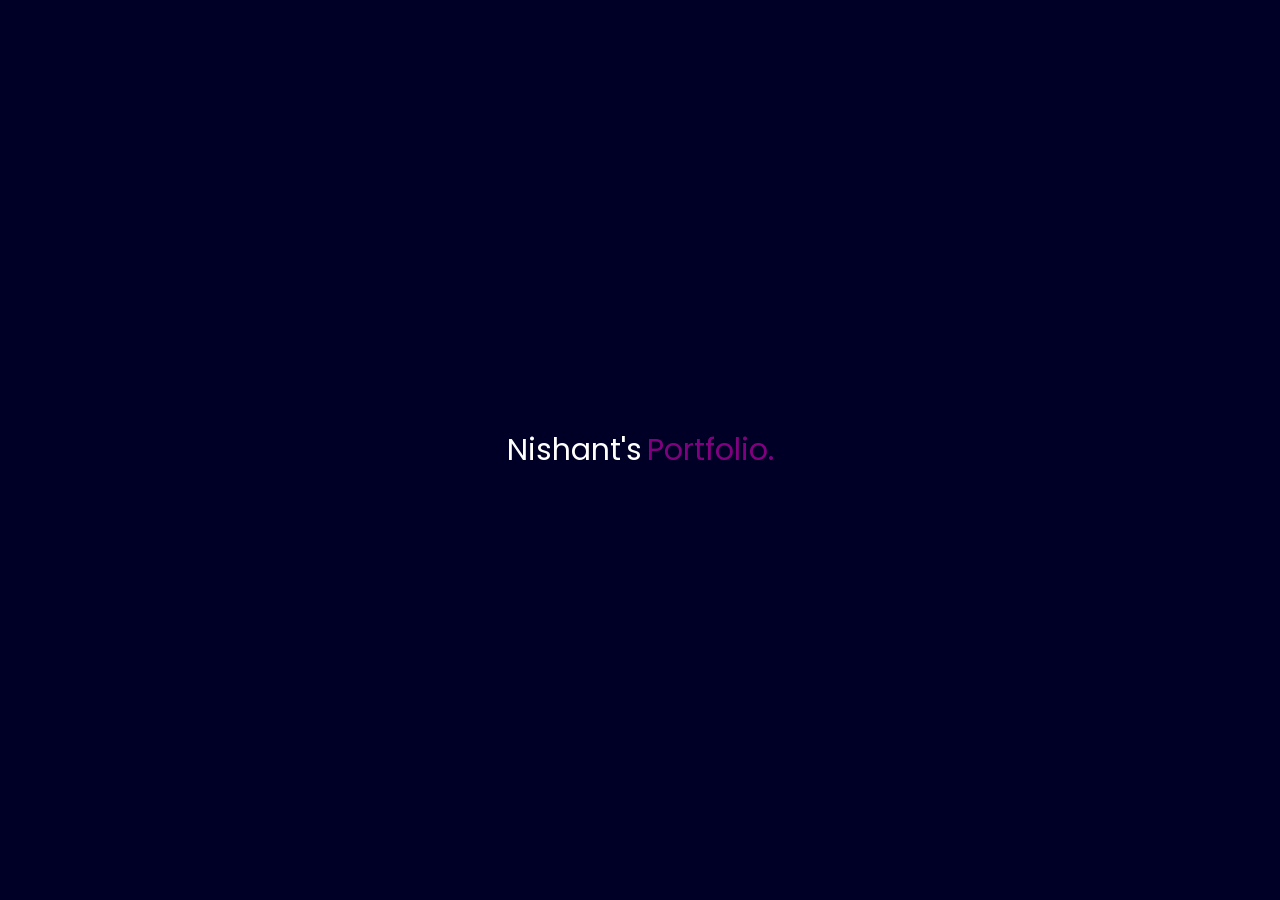
==== commit d0b64ece: "Add nav bar liquid slide in and slide out animation" ====
--- a/index.html
+++ b/index.html
@@ -100,12 +100,14 @@
             </div>
             <div class="right">
                 <ul class="nav-bar" id="sidemenu">
+
                         <div class = "nav-header">
                             <div class = "header-text">
                                 NAVIGATION
                             </div>
                             <div class = "header-line"></div>
                         </div>
+
                         <li><a href="#home" class="hover-this"><span>Home</span></a></li>
                         <li><a href="#about" class="hover-this"><span>About</span></a></li>
                         <li><a href="#experience" class="hover-this"><span>Experience</span></a></li>
@@ -113,18 +115,20 @@
                         <li><a href="#projects" class="hover-this"><span>Projects</span></a></li>
                         <li><a href="#contactme" class="hover-this"><span>Contact</span></a></li>
                         <div class="cursor"></div>
+
                         <div class = "nav-footer">
                             <div class = "footer-line"> </div>
                             <div class = "footer-text">SOCIALS</div>
                             <div class = "footer-social">
-                                <a class = "social-text" href="https://nishantsingh359.github.io/NishantsPortfolio/">
+                                <a href="https://github.com/NishantSingh359" class="social-text" target="_blank">
                                     GitHub
                                 </a>
-                                <a class = "social-text" href="https://nishantsingh359.github.io/NishantsPortfolio/">
+                                <a href="https://www.linkedin.com/in/nishantsinghinfo/" class="social-text" target="_blank">
                                     LinkedIn
                                 </a>
                             </div>
                         </div>
+                        
                 </ul>
                 <div id="menubutton">
                     <div class="fa-solid fa-bar"  id="menuicon">
@@ -135,6 +139,36 @@
                 </div>
             </div>
         </nav>
+      
+        <script>
+            const menuButton = document.getElementById("menubutton");
+            const menu = document.getElementById("sidemenu");
+            const navLinks = document.querySelectorAll(".nav-bar a");
+
+            let isOpen = false;
+
+            menuButton.addEventListener("click", () => {
+            if (!isOpen) {
+                menu.classList.remove("close");
+                menu.classList.add("open");
+                isOpen = true;
+            } else {
+                menu.classList.remove("open");
+                menu.classList.add("close");
+                isOpen = false;
+            }
+            });
+
+            // Close menu with animation when any nav link is clicked
+            navLinks.forEach(link => {
+            link.addEventListener("click", () => {
+                menu.classList.remove("open");
+                menu.classList.add("close");
+                isOpen = false;
+            });
+            });
+        </script>
+        
         <!----------- NAV BACKGROUND HIDDEN AND AUTOMATICALLY SHOW----------->
         <script>
             window.addEventListener("scroll", function () {
@@ -148,32 +182,7 @@
         </script>
 
         <!----------- NAV BAR MENUE CLICK EVENT AND ITEMS ANIMATION  ----------->
-        <script>
-        // Select the sidemenu and menu button
-        var sidemen = document.getElementById("sidemenu");
-        var menuButton = document.getElementById("menubutton");
-
-        // Function to toggle the menu
-        function toggleMenu() {
-            sidemen.classList.toggle("active");
-            menuButton.classList.toggle("active");
-            sidemen.style.right = sidemen.classList.contains("active") ? "0px" : "-100%";
-        }
-
-        // Add event listeners to all links inside the sidemenu
-        document.querySelectorAll("#sidemenu a").forEach(link => {
-            link.addEventListener("click", function () {
-                // Close the menu when a link is clicked
-                if (sidemen.classList.contains("active")) {
-                    toggleMenu();
-                }
-            });
-        });
-
-        // Add event listener to the menu button
-        menuButton.addEventListener("click", toggleMenu);
-        </script>
-
+        
         <!--- FOR NAV BAR COOL IFFECT --->
         <script>
             (function () {
--- a/style.css
+++ b/style.css
@@ -24,7 +24,7 @@
     color: #fff;
     font-family: 'poppins', sans-serif;
     font-weight: 400;
-    font-size: 25px;
+    font-size: 30px;
 }
 
 .logo {
@@ -74,7 +74,8 @@
     scroll-behavior: smooth;
 }
 
-/* ========= NAV BAR ========*/
+/* ====================== NAV BAR ====================== */
+
 nav {
     position: fixed;
     top: 0;
@@ -85,25 +86,22 @@
     justify-content: space-around;
     align-items: center;
     height: 6dvh;
-    /*background-color: rgb(0 0 67);*/
     background: transparent;
-    /* Initially Transparent */
     transition: background 0.4s ease-in-out, padding 0.4s ease-in-out;
 }
 
 nav.scrolled {
     backdrop-filter: blur(13px);
     background-color: #03033645;
-    /* Dark background on scroll */
-    /*padding: 10px 30px;  /* Reduce padding for smooth effect */
-}
+}
+
+/*===== LEFT SECTION =====*/
 
 .left {
     font-size: clamp(1.4rem, 3vw, 1.5rem);
     display: flex;
 }
 
-/*new*/
 .hover-logo {
     font-size: clamp(1.4rem, 3vw, 1.5rem);
     margin: 0 auto;
@@ -150,10 +148,14 @@
 .hover-logo:focus>span>span {
     transform: translateY(-200%);
 }
+
+/*===== RIGHT SECTION =====*/
+
 nav ul {
     display: flex;
     align-items: center;
 }
+
 nav ul li {
     display: block;
 }
@@ -161,60 +163,22 @@
 nav ul li a {
     list-style: none;
     margin-left: clamp(5px, 2vw, 23px);
-    font-size: clamp(.5rem, 2vw, 1.1rem);
+    font-size: clamp(.5rem, 2vw, 1.3rem);
     text-decoration: none;
     color: #fff;
     position: relative;
 }
+
 .nav-header {
     display: none;
 }
+
 .nav-footer {
     display: none;
 }
-/*----*/
-/* Ensure menu items are hidden initially */
-@media screen and (max-width: 600px) {
-    
-    #sidemenu li {
-        opacity: 0;
-        transform: translateX(100%);
-        pointer-events: none; /* Prevent interaction when hidden */
-        transition: opacity 0.3s ease, transform 0.3s ease;
-    }
-
-    /* When menu is active, reset opacity and transform */
-    #sidemenu.active li {
-        opacity: 1;
-        transform: translateX(0);
-        pointer-events: auto; /* Enable interaction when visible */
-    }
-
-    /* Add staggered animation for menu items */
-    #sidemenu.active li:nth-child(1) {
-        transition-delay: 0.1s;
-    }
-    #sidemenu.active li:nth-child(2) {
-        transition-delay: 0.15s;
-    }
-    #sidemenu.active li:nth-child(3) {
-        transition-delay: 0.20s;
-    }
-    #sidemenu.active li:nth-child(4) {
-        transition-delay: 0.25s;
-    }
-    #sidemenu.active li:nth-child(5) {
-        transition-delay: 0.3s;
-    }
-    #sidemenu.active li:nth-child(6) {
-        transition-delay: 0.35s;
-    }
-    #sidemenu.active li:nth-child(7) {
-        transition-delay: 0.4s;
-    }
-}
-/*-----------*/
-/*---cool cursor---*/
+
+/*===== COOL CURSOR =====*/
+
 .hover-this {
     transition: all 0.3s ease;
 }
@@ -240,8 +204,7 @@
 .right ul li:hover~.cursor {
     transform: translate(-50%, -50%) scale(8);
 }
-
-/*end*/
+/*END*/
 
 /*=== nav bar line===*/
 nav ul li a::after {
@@ -265,6 +228,7 @@
     color: purple;
     width: 100%;
 }
+/* END */
 
 @media screen and (min-width: 1200px) {
     nav ul li a:hover::after {
@@ -277,18 +241,134 @@
         display: none;
     }
 
+}
+
+@media screen and (max-width: 600px) {
+
+    .right {
+        margin-left: auto;
+        width: fit-content;
+        padding-right: 15px;
+    }
+
+    .left {
+        padding-left: 10px;
+    }
+
+    nav ul {
+        display: flex;
+        width: 100%;
+        height: 94dvh;
+        /*background-color: #040463;*/
+        background-color: #010127;
+        position: absolute;
+        right: -500px;
+        padding: 35px 0px;
+        flex-direction: column;
+        transition: right 0.6s;
+        margin-top: 5dvh;
+        padding: 2dvh;
+        align-items: unset;
+        
+    }
+
+    nav ul li {
+        margin-bottom: 10px;
+        width: auto;
+    }
+
     nav ul li a {
-        list-style: none;
+        margin-left: 0px;
+        font-size: 39px;
+        display: block;
         font-weight: 400;
-        margin-left: clamp(5px, 2vw, 23px);
-        font-size: clamp(.5rem, 2vw, 1.1rem);
+    }
+     
+    .nav-header {
+        display: unset;
+        width: 100%;
+        margin-top: 5dvh;
+        height: auto;
+    }
+
+    .header-text {
+        font-family: "Poppins", sans-serif;
+        font-size: 10px;
+        font-weight: 300;
+        color: lightgray;
+    }
+
+    .header-line {
+        width: 100%;
+        height: 1px;
+        background-color: lightgray;
+        margin: 3dvh 0;
+    }
+
+    .nav-footer {
+        display: unset;
+        margin-top: auto;
+        margin-bottom: 2dvh;
+        height: auto;
+        width: 100%;
+    }
+
+    .footer-line {
+        height: 1px;
+        background-color: lightgray;
+        width: 100%;
+    }
+
+    .footer-text {
+        font-family: "Poppins", sans-serif;
+        font-size: 10px;
+        font-weight: 300;
+        color: lightgray;
+        margin-top: 4dvh;
+        margin-bottom: 2dvh;
+    }
+
+    .footer-social {
+        width: 100%;
+        height: auto;
+        display: flex;
+        gap: 10px;
+    }
+
+    .social-text {
         text-decoration: none;
-        color: #fff;
+        color: white;
+        font-size: 2dvh;
+    }
+    nav ul li .line::after {
+        content: " ";
+        width: 0;
+        height: 3px;
+        background: purple;
+        position: absolute;
+        left: 0;
+        transition: .5s;
+        border-radius: 24px;
+    }
+
+    nav ul li a.active::after {
+        color: purple;
+        width: 20%;
+        padding: 0px, 10px !important;
+    }
+
+    .right .cursor {
+        display: none;
+    }
+
+    #menubutton {
+        display: flex;
+        align-content: center;
         position: relative;
-    }
-}
-
-@media screen and (max-width: 600px) {
+        font-size: 24px;
+    }
+
+    
     nav .fa-solid {
         display: block;
         display: flex;
@@ -334,126 +414,36 @@
         width: 25px;
     }
 
-    nav ul li {
-        margin-bottom: 10px;
-        width: 50px;
-    }
-
-    nav ul li a {
-        margin-left: 0px;
-        font-size: 39px;
-        display: block;
-        font-weight: 400;
-    }
-
     nav ul {
-        display: flex;
-        width: 100%;
-        height: 94dvh;
-        /*background-color: #040463;*/
-        background-color: #030336;
-        position: absolute;
-        right: -500px;
-        padding: 35px 0px;
-        flex-direction: column;
-        transition: right 0.6s;
-        margin-top: 5dvh;
-        padding: 2dvh;
-        align-items: unset;
-    }
-    .nav-header {
-        display: unset;
-        width: 100%;
-        margin-top: 5dvh;
-        height: auto;
-    }
-    .header-text {
-        font-family: "Poppins", sans-serif;
-        font-size: 10px;
-        font-weight: 300;
-        color: lightgray;
-    }
-    .header-line {
-        width: 100%;
-        height: 1px;
-        background-color: lightgray;
-        margin: 3dvh 0;
-    }
-    .nav-footer {
-        display: unset;
-        margin-top: auto;
-        margin-bottom: 2dvh;
-        height: auto;
-        width: 100%;
-    }
-    .footer-line {
-        height: 1px;
-        background-color: lightgray;
-        width: 100%;
-    }
-    .footer-text {
-        font-family: "Poppins", sans-serif;
-        font-size: 10px;
-        font-weight: 300;
-        color: lightgray;
-        margin-top: 4dvh;
-        margin-bottom: 2dvh;
-    }
-    .footer-social {
-        width: 100%;
-        height: auto;
-        display: flex;
-        gap: 10px;
-    }
-    .social-text {
-        text-decoration: none;
-        color: white;
-        font-size: 2dvh;
-    }
-    nav ul li a::after {
-        content: " ";
-        width: 0;
-        height: 3px;
-        background: purple;
-        position: absolute;
-        left: 0;
-        transition: .5s;
-        border-radius: 24px;
-    }
-
-    nav ul li a.active::after {
-        color: purple;
-        width: 100%;
-        padding: 0px, 10px !important;
-    }
-
-    .right .cursor {
-        display: none;
-    }
-
-    .right {
-        margin-left: auto;
-        width: fit-content;
-        padding-right: 15px;
-    }
-
-    .left {
-        padding-left: 10px;
-    }
-
-    /* Menu and Close Icons */
-    #menubutton {
-        display: flex;
-        align-content: center;
-        position: relative;
-        font-size: 24px;
-    }
-
-    #menubutton .fa-xmar {
-        display: none;
-    }
-}
-
+    position: fixed;
+    top: 0;
+    left: 0;
+    margin-top: 6dvh;
+    height: 96dvh;
+    z-index: 100;
+    transition: clip-path 0.8s ease-in-out;
+    clip-path: circle(0% at 100% 50%); /* hidden on right */
+    pointer-events: none;
+    opacity: 0;
+    }
+
+    nav ul.open {
+    clip-path: circle(150% at 50% 50%);
+    pointer-events: all;
+    opacity: 1;
+    }
+
+    nav ul.close {
+    clip-path: circle(0% at 0% 50%);
+    pointer-events: none;
+    opacity: 1;
+    }
+
+    .right ul li:hover~.cursor {
+    transform: translate(-10%, -10%) scale(5);
+    }
+
+}
 /* --------------------main body--------------------------*/
 @media(max-width: 600px) {
     .firstsection {
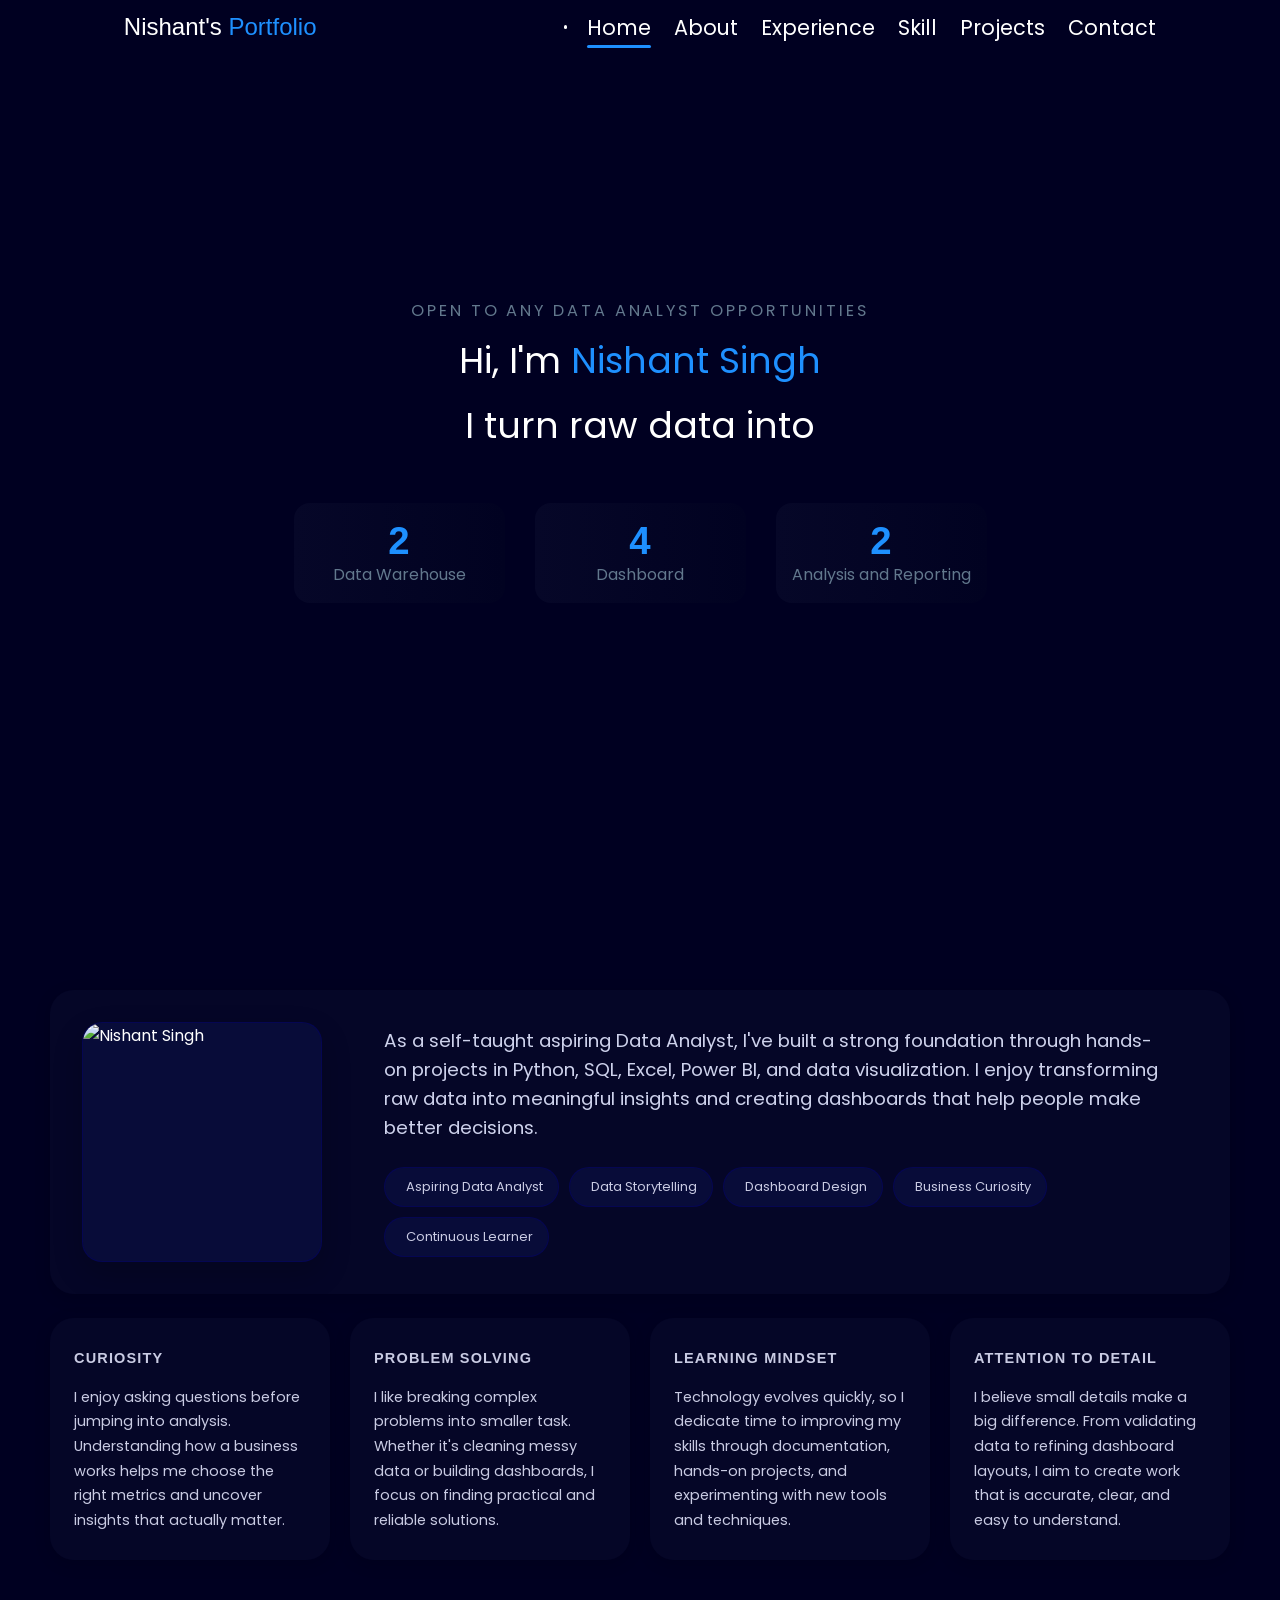
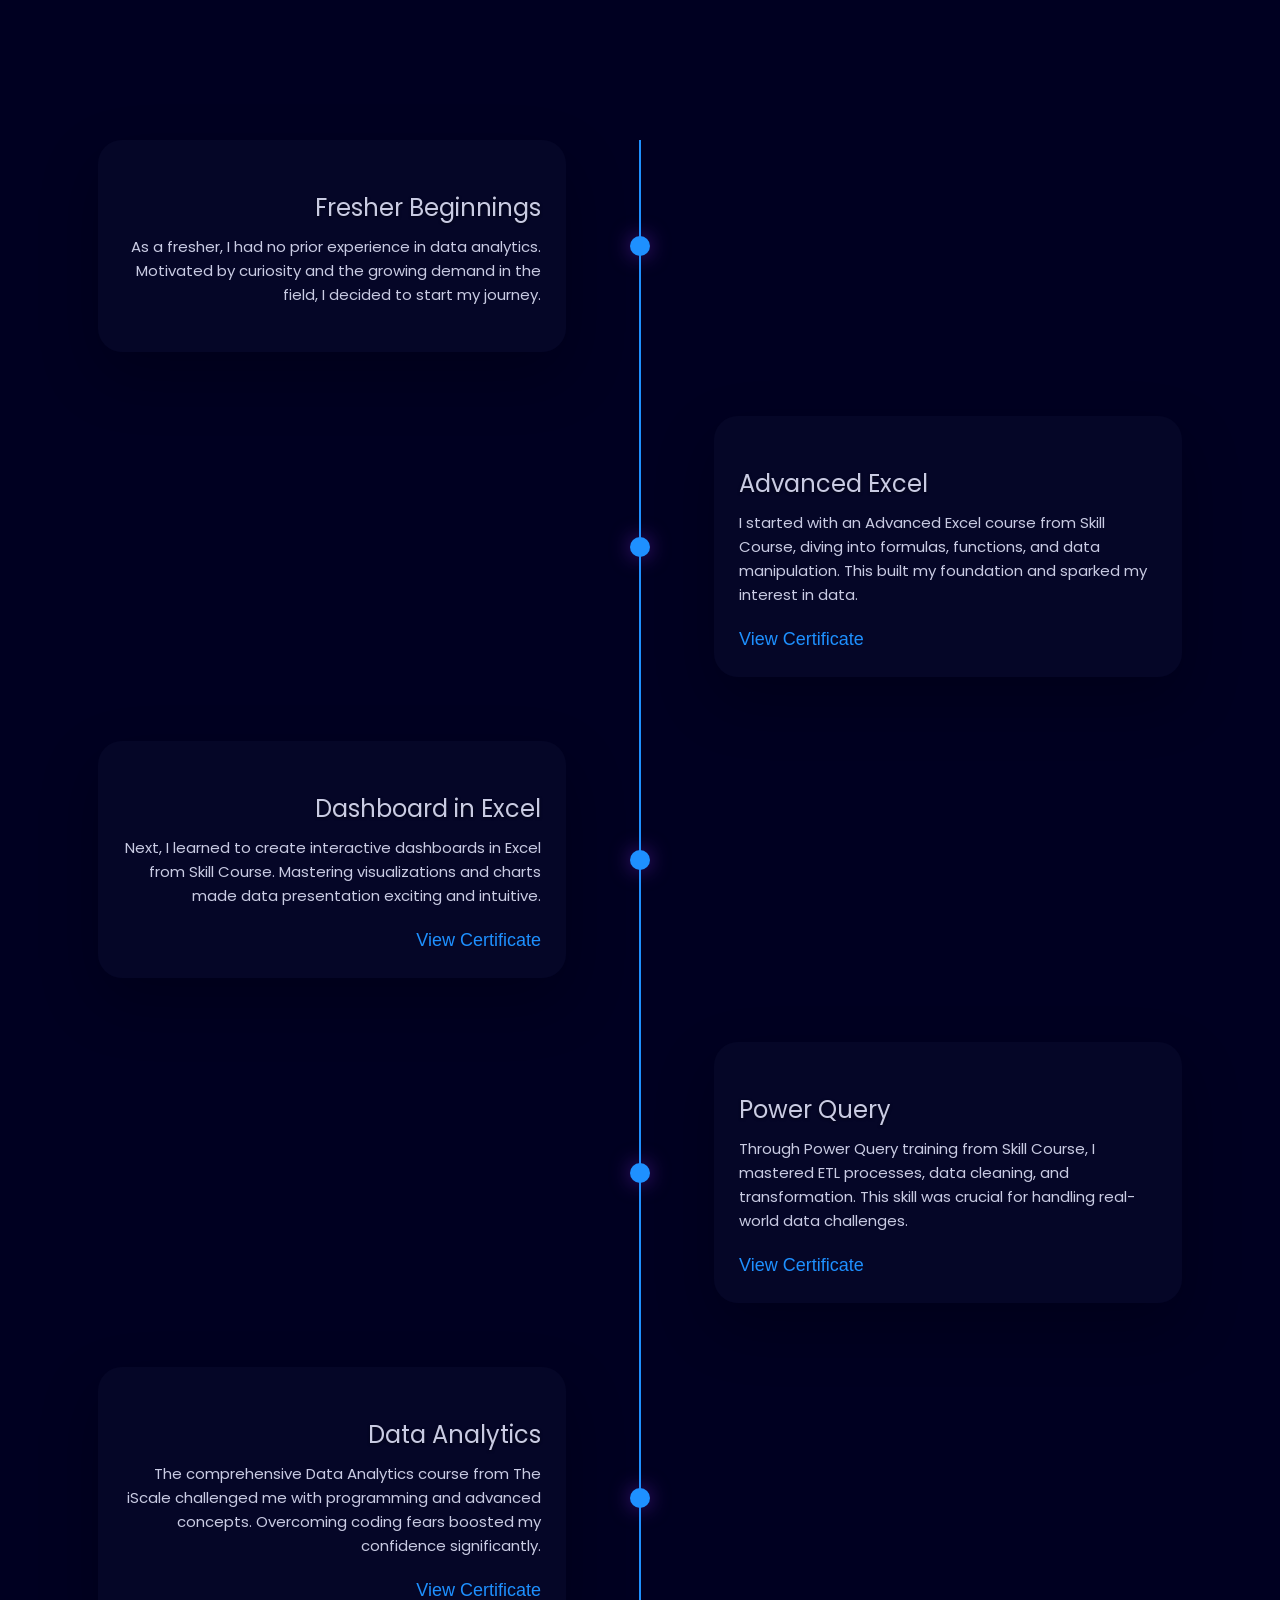
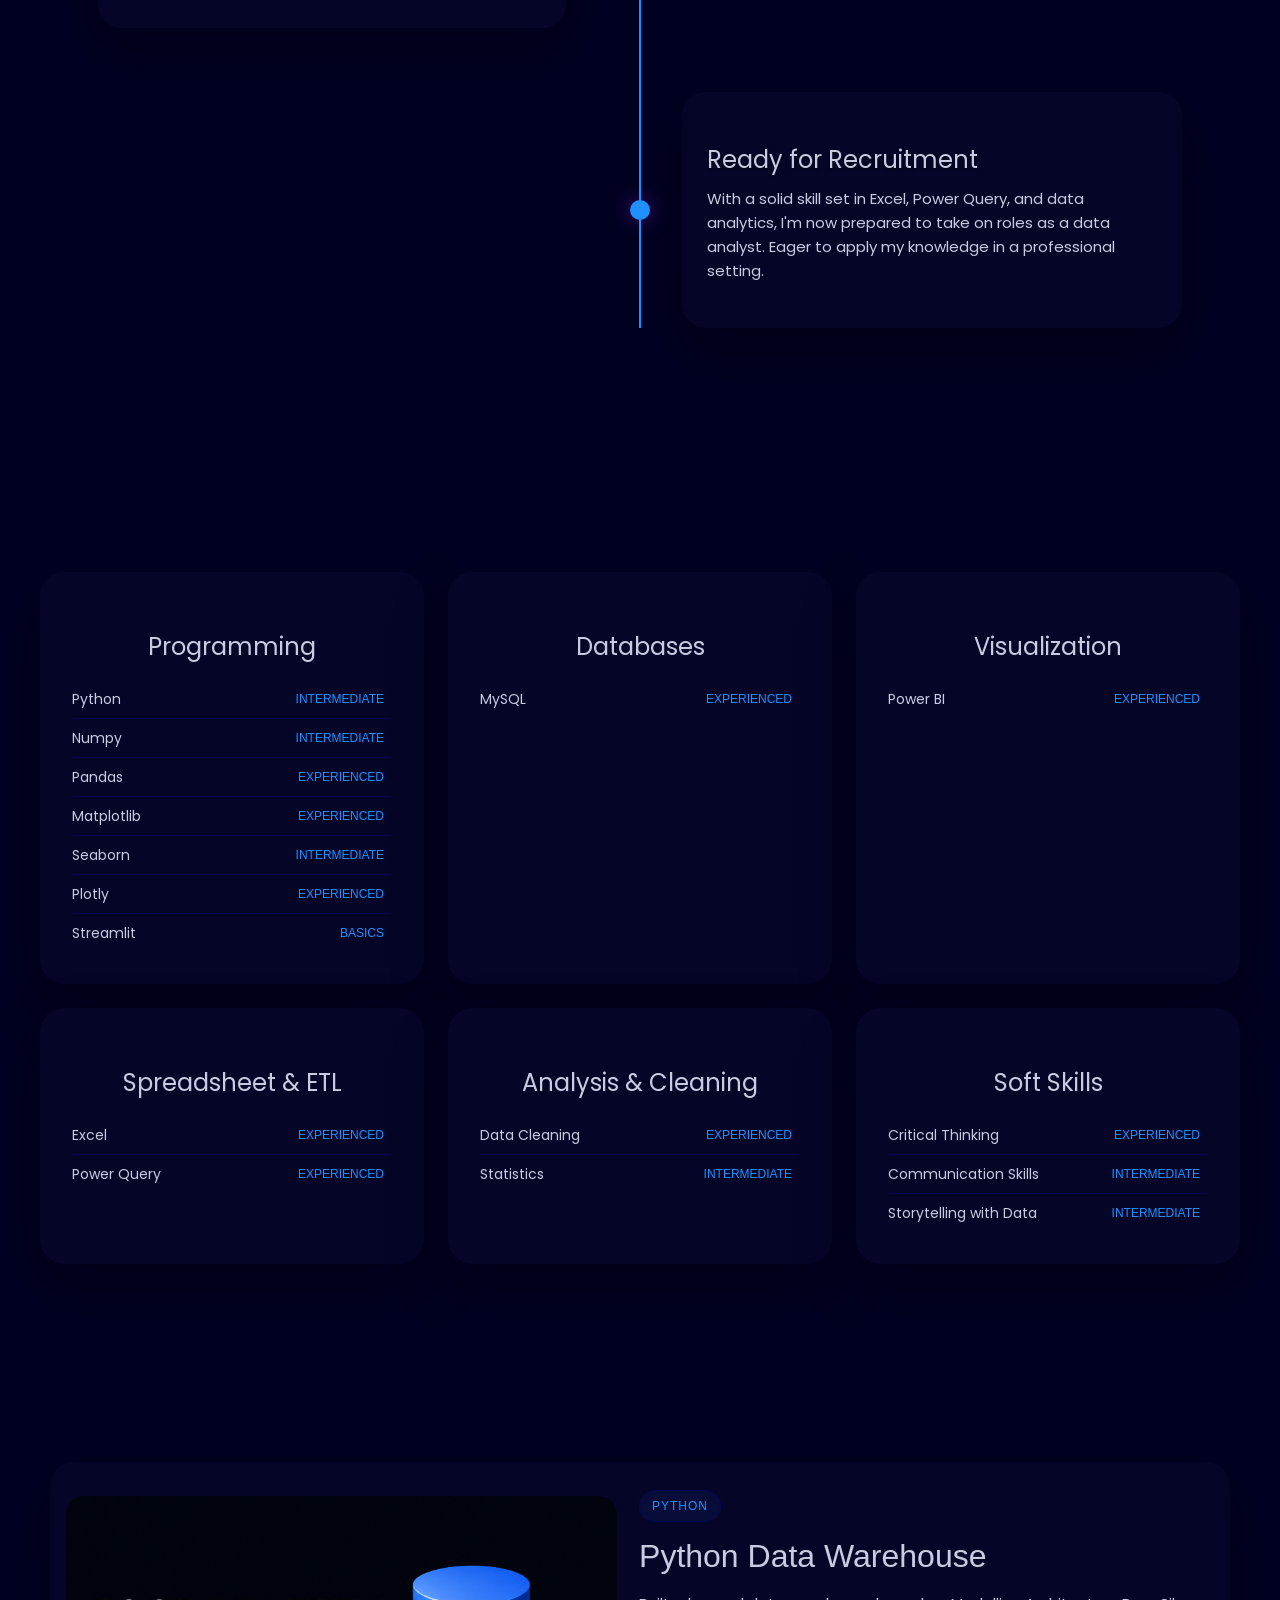
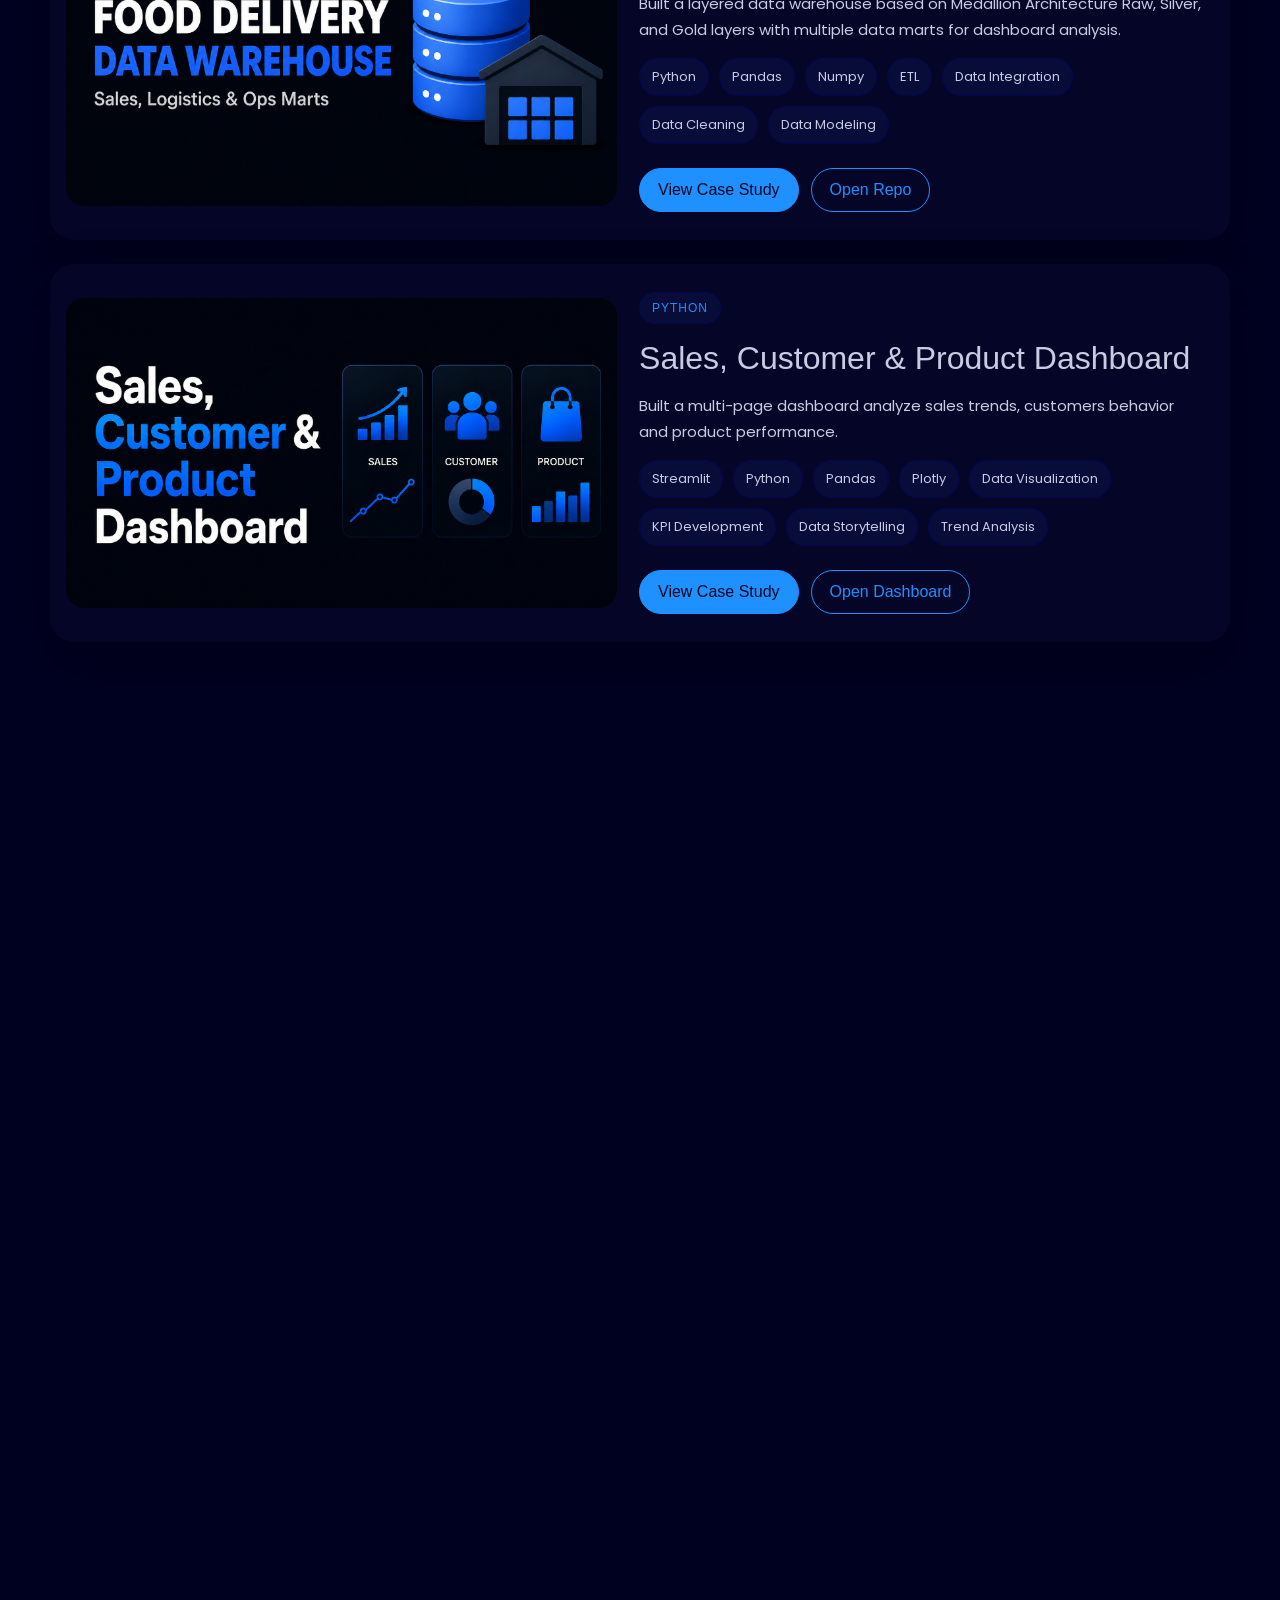
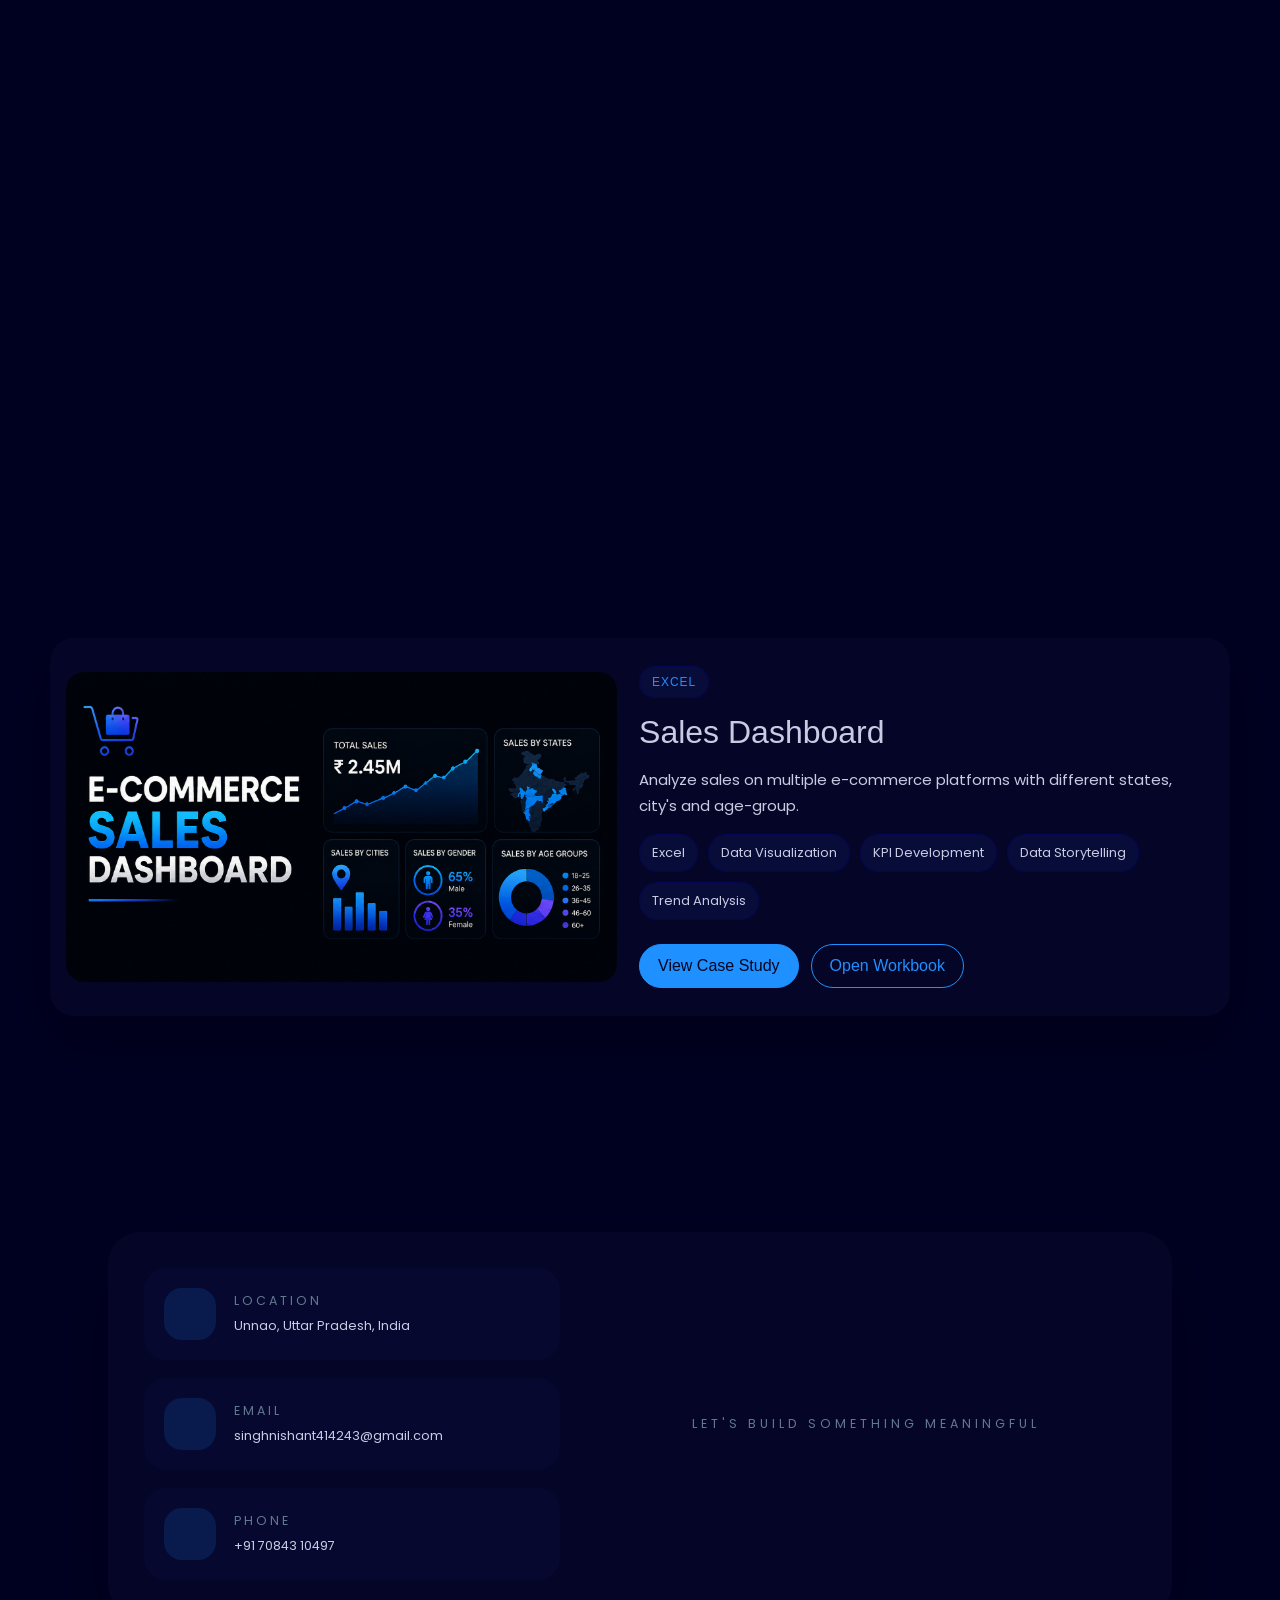
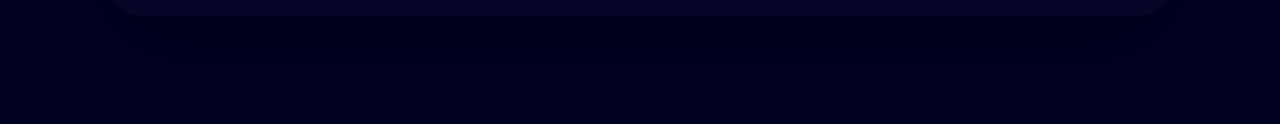
==== commit c39f9618: "Refactor code structure for improved readability and maintainability; remove redundant code blocks a" ====
--- a/index.html
+++ b/index.html
@@ -5,107 +5,53 @@
     <link rel="icon" href="https://avatars.githubusercontent.com/u/180900384?v=4" sizes="32x32">
     <meta charset="UTF-8">
     <meta name="viewport" content="width=device-width, initial-scale=1.0">
-    <title>Nishant's Portfolio</title>
+    <meta name="description"
+        content="Nishant Singh's data analytics portfolio featuring projects in Excel, SQL, Python, Tableau, and Power BI.">
+    <meta name="theme-color" content="#05051f">
+    <title>Nishant Singh | Data Analytics Portfolio</title>
     <link rel="stylesheet" href="style.css">
 
     <!--image hove -->
-    <script src=" https://code.jquery.com/jquery-3.3.1.js"></script>
+    <!--<script src=" https://code.jquery.com/jquery-3.3.1.js"></script>-->
 
     <link rel="preconnect" href="https://fonts.googleapis.com">
     <link rel="preconnect" href="https://fonts.gstatic.com" crossorigin>
     <link
         href="https://fonts.googleapis.com/css2?family=Poppins:ital,wght@0,100;0,200;0,300;0,400;0,500;0,600;0,700;0,800;0,900;1,100;1,200;1,300;1,400;1,500;1,600;1,700;1,800;1,900&display=swap"
         rel="stylesheet">
-    <!--
-        .poppins-thin {
-  font-family: "Poppins", sans-serif;
-  font-weight: 100;
-  font-style: normal;
-}
--->
-    <link rel="preconnect" href="https://fonts.googleapis.com">
-    <link rel="preconnect" href="https://fonts.gstatic.com" crossorigin>
-    <link href="https://fonts.googleapis.com/css2?family=Moon+Dance&display=swap" rel="stylesheet">
-
-    <link rel="preconnect" href="https://fonts.googleapis.com">
-    <link rel="preconnect" href="https://fonts.gstatic.com" crossorigin>
-    <link href="https://fonts.googleapis.com/css2?family=Quicksand:wght@300..700&display=swap" rel="stylesheet">
-    <!--
-    // <weight>: Use a value from 300 to 700
-        // <uniquifier>: Use a unique and descriptive class name
-
-            .quicksand-<uniquifier> {
-                font-family: "Quicksand", sans-serif;
-                font-optical-sizing: auto;
-                font-weight: <weight>;
-                    font-style: normal;
-                    }
-                -->
-    <link rel="preconnect" href="https://fonts.googleapis.com">
-    <link rel="preconnect" href="https://fonts.gstatic.com" crossorigin>
-    <link href="https://fonts.googleapis.com/css2?family=M+PLUS+Rounded+1c&display=swap" rel="stylesheet">
-    <!--    
-        .m-plus-rounded-1c-regular {
-        font-family: "M PLUS Rounded 1c", sans-serif;
-        font-weight: 400;
-        font-style: normal;
-            }
-                -->
-    <link rel="preconnect" href="https://fonts.googleapis.com">
-    <link rel="preconnect" href="https://fonts.gstatic.com" crossorigin>
-    <link href="https://fonts.googleapis.com/css2?family=Great+Vibes&display=swap" rel="stylesheet">
-    <!--
-    .great-vibes-regular {
-        font-family: "Great Vibes", cursive;
-        font-weight: 400;
-        font-style: normal;
-      }
-    --->
-    <link rel="preconnect" href="https://fonts.googleapis.com">
-    <link rel="preconnect" href="https://fonts.gstatic.com" crossorigin>
-    <link href="https://fonts.googleapis.com/css2?family=Belleza&display=swap" rel="stylesheet">
-    <!--
-    .belleza-regular {
-        font-family: "Belleza", sans-serif;
-        font-weight: 400;
-        font-style: normal;
-      }
-    -->
+
+    <!-- typing animation-->
     <script src="https://kit.fontawesome.com/3b6428a720.js" crossorigin="anonymous"></script>
+
     <!--------- ICON SCRIPT --------->
     <script src="https://unpkg.com/typed.js@2.1.0/dist/typed.umd.js"></script>
+
+
 </head>
-<div class="intro">
-    <div class="logo-header">
-        <span class="logo">Nishant's</span>
-        <span class="logo">
-            <span class="logo1">
-                Portfolio.
-            </span>
-        </span>
-    </div>
-</div>
-<script src="animation.js"></script>
-<main class="hidden">
-
-    <head>
-        <nav>
-            <div class="left">
-                <button class="hover-logo" area-label="Hover Me">
-                    <span area-hidden="true">
-                        <span>Nishant's<span>Nishant's</span></span>
-                        <span style=" color: purple;">Portfolio <span style=" color: purple;">Portfolio</span></span>
-                    </span>
-                </button>
-            </div>
-            <div class="right">
-                <ul class="nav-bar" id="sidemenu">
-
-                        <div class = "nav-header">
-                            <div class = "header-text">
+
+<body>
+    <script src="animation.js"></script>
+    <main class="hidden">
+
+        <header class="site-header">
+            <nav>
+                <div class="left">
+                    <button class="hover-logo" aria-label="Nishant's Portfolio">
+                        <span aria-hidden="true">
+                            <span>Nishant's<span>Nishant's</span></span>
+                            <span style=" color: #1e90ff;">Portfolio <span
+                                    style=" color: #1e90ff;">Portfolio</span></span>
+                        </span>
+                    </button>
+                </div>
+                <div class="right">
+                    <ul class="nav-bar" id="sidemenu">
+
+                        <div class="nav-header">
+                            <div class="header-text">
                                 NAVIGATION
                             </div>
-                            <div class = "header-line"></div>
+                            <div class="header-line"></div>
                         </div>
 
                         <li><a href="#home" class="hover-this"><span>Home</span></a></li>
@@ -116,893 +62,609 @@
                         <li><a href="#contactme" class="hover-this"><span>Contact</span></a></li>
                         <div class="cursor"></div>
 
-                        <div class = "nav-footer">
-                            <div class = "footer-line"> </div>
-                            <div class = "footer-text">SOCIALS</div>
-                            <div class = "footer-social">
+                        <div class="nav-footer">
+                            <div class="footer-line"> </div>
+                            <div class="footer-text">SOCIALS</div>
+                            <div class="footer-social">
                                 <a href="https://github.com/NishantSingh359" class="social-text" target="_blank">
                                     GitHub
                                 </a>
-                                <a href="https://www.linkedin.com/in/nishantsinghinfo/" class="social-text" target="_blank">
+                                <a href="https://www.linkedin.com/in/nishantsinghinfo/" class="social-text"
+                                    target="_blank">
                                     LinkedIn
                                 </a>
                             </div>
                         </div>
-                        
-                </ul>
-                <div id="menubutton">
-                    <div class="fa-solid fa-bar"  id="menuicon">
-                        <div class="bline one"></div>
-                        <div class="bline two"></div>
-                        <div class="bline three"></div>
+
+                    </ul>
+                    <div id="menubutton">
+                        <div class="fa-solid fa-bar" id="menuicon">
+                            <div class="bline one"></div>
+                            <div class="bline two"></div>
+                            <div class="bline three"></div>
+                        </div>
+                    </div>
+                </div>
+            </nav>
+
+            <script>
+                const menuButton = document.getElementById("menubutton");
+                const menu = document.getElementById("sidemenu");
+                const navLinks = document.querySelectorAll(".nav-bar a");
+
+                let isOpen = false;
+
+                menuButton.addEventListener("click", () => {
+                    if (!isOpen) {
+                        menu.classList.remove("close");
+                        menu.classList.add("open");
+                        isOpen = true;
+                    } else {
+                        menu.classList.remove("open");
+                        menu.classList.add("close");
+                        isOpen = false;
+                    }
+                });
+
+                // Close menu with animation when any nav link is clicked
+                navLinks.forEach(link => {
+                    link.addEventListener("click", () => {
+                        menu.classList.remove("open");
+                        menu.classList.add("close");
+                        isOpen = false;
+                    });
+                });
+            </script>
+
+            <!----------- NAV BACKGROUND HIDDEN AND AUTOMATICALLY SHOW----------->
+            <script>
+                window.addEventListener("scroll", function () {
+                    let navbar = document.querySelector("nav");
+                    if (window.scrollY > 50) {
+                        navbar.classList.add("scrolled");
+                    } else {
+                        navbar.classList.remove("scrolled");
+                    }
+                });
+            </script>
+
+            <!----------- NAV BAR MENUE CLICK EVENT AND ITEMS ANIMATION  ----------->
+
+            <!--- FOR NAV BAR COOL IFFECT --->
+            <script>
+                (function () {
+                    const links = document.querySelectorAll('.nav-bar li');
+                    const cursor = document.querySelector('.cursor');
+
+                    const animateIt = function (e) {
+                        const span = this.querySelector('span');
+                        const {offsetX: x, offsetY: y} = e,
+                            {offsetWidth: width, offsetHeight: height} = this,
+                            move = 25,
+                            xMove = (x / width) * (move * 2) - move,
+                            yMove = (y / height) * (move * 2) - move;
+
+                        span.style.transform = `translate(${xMove}px, ${yMove}px)`;
+                        if (e.type === 'mouseleave') span.style.transform = '';
+                    };
+
+                    const editCursor = (e) => {
+                        const {clientX: x, clientY: y} = e;
+                        cursor.style.left = `${x}px`;
+                        cursor.style.top = `${y}px`;
+                    };
+
+                    links.forEach(link => {
+                        link.addEventListener('mousemove', animateIt);
+                        link.addEventListener('mouseleave', animateIt);
+                    });
+
+                    window.addEventListener('mousemove', editCursor);
+                })();
+            </script>
+        </header>
+
+
+        <section id="home" class="firstsection">
+            <div class="leftsection">
+                <div class='left-hole'>
+                    <p class="eyebrow l-text">Open to any data analyst opportunities</p>
+                    <div class="l-text">
+                        Hi, I'm <span class='name'>Nishant Singh</span>
+                    </div>
+                    <div class="l-text">I turn raw data into</div>
+                    <div class="l-text"><span id="element"></span></div>
+                    <div class="hero-highlights l-text">
+                        <div class="hero-card">
+                            <strong>2</strong>
+                            <span>Data Warehouse</span>
+                        </div>
+                        <div class="hero-card">
+                            <strong>4</strong>
+                            <span>Dashboard</span>
+                        </div>
+                        <div class="hero-card">
+                            <strong>2</strong>
+                            <span>Analysis and Reporting</span>
+                        </div>
                     </div>
                 </div>
             </div>
-        </nav>
-      
+        </section>
+        <!----------------------- ABOUT SECTION ----------------------->
+
+        <section class="about-section" id="about">
+            <div class="about-shell">
+                <!-- TOP MAIN CARD -->
+                <article class="about-top-card about-reveal">
+                    <div class="about-portrait">
+                        <img src="https://avatars.githubusercontent.com/u/180900384?v=4" alt="Nishant Singh">
+                    </div>
+                    <div class="about-top-content">
+                        <p class="about-lead">
+                            As a self-taught aspiring Data Analyst, I've built a strong foundation
+                             through hands-on projects in Python, SQL, Excel, Power BI, and data visualization. 
+                             I enjoy transforming raw data into meaningful insights and creating dashboards that help people make better decisions.
+                        </p>
+                        <div class="about-strengths">
+                            <span><i class="fas fa-chart-bar"></i> Aspiring Data Analyst</span>
+                            <span><i class="fas fa-chart-line"></i> Data Storytelling</span>
+                            <span><i class="fas fa-tachometer-alt"></i> Dashboard Design</span>
+                            <span><i class="fas fa-lightbulb"></i> Business Curiosity</span>
+                            <span><i class="fas fa-graduation-cap"></i> Continuous Learner</span>
+                        </div>
+                    </div>
+                </article>
+
+                <!-- BOTTOM CARDS GRID -->
+                <div class="about-bottom-grid">
+                    <article class="about-panel about-reveal">
+                        <p class="about-panel-title">CURIOSITY</p>
+                        <p>I enjoy asking questions before jumping into analysis. 
+                            Understanding how a business works helps me choose the right metrics and uncover insights that actually matter.</p>
+                    </article>
+
+                    <article class="about-panel about-reveal">
+                        <p class="about-panel-title">PROBLEM SOLVING</p>
+                        <p>I like breaking complex problems into smaller task. 
+                            Whether it's cleaning messy data or building dashboards, I focus on finding practical and reliable solutions.</p>
+                    </article>
+
+                    <article class="about-panel about-reveal">
+                        <p class="about-panel-title">LEARNING MINDSET</p>
+                        <p>Technology evolves quickly, so I dedicate time to improving my skills through documentation, hands-on projects, and experimenting with new tools and techniques.</p>
+                    </article>
+
+                    <article class="about-panel about-reveal">
+                        <p class="about-panel-title">ATTENTION TO DETAIL</p>
+                        <p>I believe small details make a big difference. 
+                            From validating data to refining dashboard layouts, I aim to create work that is accurate, clear, and easy to understand.</p>
+                    </article>
+                </div>
+            </div>
+        </section>
+
+        <!----------------------- EXPERIENCE SECTION ----------------------->
+
+        <section class="experience" id="experience">
+            <div class="timeline">
+                <div class="timeline-item">
+                    <div class="timeline-content lefts">
+                        <div class="timeline-card">
+                            <div class="card-icon">
+                                <i class="fas fa-seedling"></i>
+                            </div>
+                            <h3>Fresher Beginnings</h3>
+                            <p>As a fresher, I had no prior experience in data analytics. Motivated by curiosity and the
+                                growing demand in the field, I decided to start my journey.</p>
+                        </div>
+                    </div>
+                    <div class="timeline-marker">
+                        <div class="marker-dot"></div>
+                    </div>
+                    <div class="timeline-content rights"></div>
+                </div>
+                <div class="timeline-item">
+                    <div class="timeline-content lefts"></div>
+                    <div class="timeline-marker">
+                        <div class="marker-dot"></div>
+                    </div>
+                    <div class="timeline-content rights">
+                        <div class="timeline-card">
+                            <div class="card-icon">
+                                <i class="fas fa-file-excel"></i>
+                            </div>
+                            <h3>Advanced Excel</h3>
+                            <p>I started with an Advanced Excel course from Skill Course, diving into formulas,
+                                functions, and data manipulation. This built my foundation and sparked my interest in
+                                data.</p>
+                            <a href="pdf/Excel certificate.pdf" target="_blank" class="cert-link">View Certificate</a>
+                        </div>
+                    </div>
+                </div>
+                <div class="timeline-item">
+                    <div class="timeline-content lefts">
+                        <div class="timeline-card">
+                            <div class="card-icon">
+                                <i class="fas fa-chart-bar"></i>
+                            </div>
+                            <h3>Dashboard in Excel</h3>
+                            <p>Next, I learned to create interactive dashboards in Excel from Skill Course. Mastering
+                                visualizations and charts made data presentation exciting and intuitive.</p>
+                            <a href="pdf/Excel dashboard certificates.pdf" target="_blank" class="cert-link">View
+                                Certificate</a>
+                        </div>
+                    </div>
+                    <div class="timeline-marker">
+                        <div class="marker-dot"></div>
+                    </div>
+                    <div class="timeline-content rights"></div>
+                </div>
+                <div class="timeline-item">
+                    <div class="timeline-content lefts"></div>
+                    <div class="timeline-marker">
+                        <div class="marker-dot"></div>
+                    </div>
+                    <div class="timeline-content rights">
+                        <div class="timeline-card">
+                            <div class="card-icon">
+                                <i class="fas fa-database"></i>
+                            </div>
+                            <h3>Power Query</h3>
+                            <p>Through Power Query training from Skill Course, I mastered ETL processes, data cleaning,
+                                and transformation. This skill was crucial for handling real-world data challenges.</p>
+                            <a href="pdf/Power Quary.pdf" target="_blank" class="cert-link">View Certificate</a>
+                        </div>
+                    </div>
+                </div>
+                <div class="timeline-item">
+                    <div class="timeline-content lefts">
+                        <div class="timeline-card">
+                            <div class="card-icon">
+                                <i class="fas fa-code"></i>
+                            </div>
+                            <h3>Data Analytics</h3>
+                            <p>The comprehensive Data Analytics course from The iScale challenged me with programming
+                                and advanced concepts. Overcoming coding fears boosted my confidence significantly.</p>
+                            <a href="pdf/Data Analytics Certificate.jpg" target="_blank" class="cert-link">View
+                                Certificate</a>
+                        </div>
+                    </div>
+                    <div class="timeline-marker">
+                        <div class="marker-dot"></div>
+                    </div>
+                    <div class="timeline-content right"></div>
+                </div>
+                <div class="timeline-item">
+                    <div class="timeline-content left"></div>
+                    <div class="timeline-marker">
+                        <div class="marker-dot"></div>
+                    </div>
+                    <div class="timeline-content right">
+                        <div class="timeline-card">
+                            <div class="card-icon">
+                                <i class="fas fa-rocket"></i>
+                            </div>
+                            <h3>Ready for Recruitment</h3>
+                            <p>With a solid skill set in Excel, Power Query, and data analytics, I'm now prepared to
+                                take on roles as a data analyst. Eager to apply my knowledge in a professional setting.
+                            </p>
+                        </div>
+                    </div>
+                </div>
+            </div>
+        </section>
+        <!----------------------- SKILL SECTION ----------------------->
+
+        <section class="skills" id="skill">
+            <div class="skills-container">
+                <div class="skills-grid">
+                    <div class="skill-card">
+                        <div class="card-icon">
+                            <i class="fas fa-code skill-icon"></i>
+                        </div>
+                        <h3>Programming</h3>
+                        <ul class="skill-list">
+                            <li>Python <span class="level basics">Intermediate</span></li>
+                            <li>Numpy <span class="level intermediate">Intermediate</span></li>
+                            <li>Pandas <span class="level experienced">Experienced</span></li>
+                            <li>Matplotlib <span class="level intermediate">Experienced</span></li>
+                            <li>Seaborn <span class="level intermediate">Intermediate</span></li>
+                            <li>Plotly <span class="level experienced">Experienced</span></li>
+                            <li>Streamlit <span class="level experienced">Basics</span></li>
+                        </ul>
+                    </div>
+                    <div class="skill-card">
+                        <div class="card-icon">
+                            <i class="fas fa-database skill-icon"></i>
+                        </div>
+                        <h3>Databases</h3>
+                        <ul class="skill-list">
+                            <li>MySQL <span class="level experienced">Experienced</span></li>
+                        </ul>
+                    </div>
+                    <div class="skill-card">
+                        <div class="card-icon">
+                            <i class="fas fa-chart-bar skill-icon"></i>
+                        </div>
+                        <h3>Visualization</h3>
+                        <ul class="skill-list">
+                            <li>Power BI <span class="level experienced">Experienced</span></li>
+                        </ul>
+                    </div>
+                    <div class="skill-card">
+                        <div class="card-icon">
+                            <i class="fas fa-table skill-icon"></i>
+                        </div>
+                        <h3>Spreadsheet & ETL</h3>
+                        <ul class="skill-list">
+                            <li>Excel <span class="level experienced">Experienced</span></li>
+                            <li>Power Query <span class="level experienced">Experienced</span></li>
+                        </ul>
+                    </div>
+                    <div class="skill-card">
+                        <div class="card-icon">
+                            <i class="fas fa-microscope skill-icon"></i>
+                        </div>
+                        <h3>Analysis & Cleaning</h3>
+                        <ul class="skill-list">
+                            <li>Data Cleaning <span class="level experienced">Experienced</span></li>
+                            <li>Statistics <span class="level intermediate">Intermediate</span></li>
+                        </ul>
+                    </div>
+                    <div class="skill-card">
+                        <div class="card-icon">
+                            <i class="fas fa-users skill-icon"></i>
+                        </div>
+                        <h3>Soft Skills</h3>
+                        <ul class="skill-list">
+                            <li>Critical Thinking <span class="level experienced">Experienced</span></li>
+                            <li>Communication Skills <span class="level intermediate">Intermediate</span></li>
+                            <li>Storytelling with Data <span class="level intermediate">Intermediate</span></li>
+                        </ul>
+                    </div>
+                </div>
+            </div>
+        </section>
+
+        <!----------------------- PROJECT SECTION ----------------------->
+
+        <section class="projects projects-redesign" id="projects">
+            <div class="projects-shell">
+                <div class="projects-grid">
+
+<!------------------------------->
+<!-------------------- PYTHON --->
+<!------------------------------->
+
+                    <article class="project-card">
+                        <img src="projects\python\p1\img\title.png" alt="Python Data Warehouse"
+                            class="project-card-image">
+                        <div class="project-card-body">
+                            <span class="project-card-tag">Python</span>
+                            <h3>Python Data Warehouse</h3>
+                            <p>Built a layered data warehouse based on Medallion Architecture Raw, Silver, and Gold layers with
+                                multiple data marts for dashboard analysis.</p>
+                            <div class="project-card-skills">
+                                <span>Python</span>
+                                <span>Pandas</span>
+                                <span>Numpy</span>
+                                <span>ETL</span>
+                                <span>Data Integration</span>
+                                <span>Data Cleaning</span>
+                                <span>Data Modeling</span>
+                            </div>
+                            <div class="project-card-actions">
+                                <a href="projects/python/p1/index.html" class="project-link">View Case
+                                    Study</a>
+                                <a href="https://github.com/NishantSingh359/Python_Data_Warehouse"
+                                    class="project-link secondary" target="_blank">Open Repo</a>
+                            </div>
+                        </div>
+                    </article>
+
+                    <article class="project-card">
+                        <img src="projects\python\p2\img\title.png" alt="Sales, Customer & Product Dashboard"
+                            class="project-card-image">
+                        <div class="project-card-body">
+                            <span class="project-card-tag">Python</span>
+                            <h3>Sales, Customer & Product Dashboard</h3>
+                            <p>Built a multi-page dashboard analyze sales trends, customers behavior and product performance.</p>
+                            <div class="project-card-skills">
+                                <span>Streamlit</span>
+                                <span>Python</span>
+                                <span>Pandas</span>
+                                <span>Plotly</span>
+                                <span>Data Visualization</span>
+                                <span>KPI Development</span>
+                                <span>Data Storytelling</span>
+                                <span>Trend Analysis</span>
+                            </div>
+                            <div class="project-card-actions">
+                                <a href="projects\python\p2\index.html" class="project-link">View Case
+                                    Study</a>
+                                <a href="https://nishantsingh359-sales-dashboard-app-budvdm.streamlit.app/"
+                                    class="project-link secondary" target="_blank">Open Dashboard</a>
+                            </div>
+                        </div>
+                    </article>
+
+<!------------------------------->
+<!----------------------- SQL --->
+<!------------------------------->
+
+                    <article class="project-card project-card-featured">
+                        <img src="projects\sql\p1\img\title.png" alt=" data warehouse architecture preview"
+                            class="project-card-image">
+                        <div class="project-card-body">
+                            <span class="project-card-tag">SQL</span>
+                            <h3>SQL Data Warehouse</h3>
+                            <p>Built a layered data warehouse workflow with MY SQL, Medallion Architecture, data
+                                modeling, and reporting-focused analysis.</p>
+                            <div class="project-card-skills">
+                                <span>My SQL</span>
+                                <span>ETL</span>
+                                <span>Data Modeling</span>            
+                            </div>
+                            <div class="project-card-actions">
+                                <a href="projects/sql/p1/index.html" class="project-link">View Case Study</a>
+                                <a href="https://github.com/NishantSingh359/SQL_Data_Warehouse"
+                                    class="project-link secondary" target="_blank">Open Repo</a>
+                            </div>
+                        </div>
+                    </article>
+
+                    <article class="project-card">
+                        <img src="projects\sql\p2\img\title.png" alt="Hr Data Analysis" class="project-card-image">
+                        <div class="project-card-body">
+                            <span class="project-card-tag">SQL</span>
+                            <h3>Hr Data Analysis</h3>
+                            <p>Analyze employees performance, attrition rate, hair, education level and gender performance over the time.</p>
+                            <div class="project-card-skills">
+                                <span>SQL</span>
+                                <span>CTE</span>
+                                <span>Data Insights</span>
+                            </div>
+                            <div class="project-card-actions">
+                                <a href="projects/sql/p2/index.html" class="project-link">View Case
+                                    Study</a>
+                                <a href="https://github.com/NishantSingh359/HR-Data-Analysis"
+                                    class="project-link secondary" target="_blank">Open Repo</a>
+                            </div>
+                        </div>
+                    </article>
+
+<!------------------------------->
+<!------------------ POWER-BI --->
+<!------------------------------->
+
+                    <article class="project-card">
+                        <img src="projects\power-bi\p1\img\title.png" alt="Power BI sports dashboard preview"
+                            class="project-card-image">
+                        <div class="project-card-body">
+                            <span class="project-card-tag">Power BI</span>
+                            <h3>Virat Kohli Performance Dashboard</h3>
+                            <p>Analyze Virat Kohli performance over the years against different teams, different grounds and formats.</p>
+                            <div class="project-card-skills">
+                                <span>Power BI</span>
+                                <span>Data Visualization</span>
+                                <span>KPI Development</span>
+                                <span>Data Storytelling</span>
+                                <span>Trend Analysis</span>
+                            </div>
+                            <div class="project-card-actions">
+                                <a href="projects/power-bi/p1/index.html" class="project-link">View Case Study</a>
+                                <a href="https://1drv.ms/u/c/a68b464a3c86d3ff/IQA0dbzzUNegR5rVCblHu5EZATmXkxUoy8QWMMolrJ1jcek?e=tZp1bS"
+                                    class="project-link secondary" target="_blank">Open Report</a>
+                            </div>
+                        </div>
+                    </article>
+
+                    <article class="project-card">
+                        <img src="projects\power-bi\p2\img\title.png" alt="Power BI sports dashboard preview"
+                            class="project-card-image">
+                        <div class="project-card-body">
+                            <span class="project-card-tag">Power BI</span>
+                            <h3>Sales, Customers & Product Dashboard</h3>       
+                            <p>Built a multi-page Power BI dashboard to analyze food delivery sales, customer behavior, and product performance.</p>
+                            <div class="project-card-skills">
+                                <span>Power BI</span>
+                                <span>Data Visualization</span>
+                                <span>KPI Development</span>
+                                <span>Data Storytelling</span>
+                                <span>Trend Analysis</span>
+                            </div>
+                            <div class="project-card-actions">
+                                <a href="projects/power-bi/p2/index.html" class="project-link">View Case Study</a>
+                                <a href="https://1drv.ms/u/c/a68b464a3c86d3ff/IQA0dbzzUNegR5rVCblHu5EZATmXkxUoy8QWMMolrJ1jcek?e=dqC77g"
+                                    class="project-link secondary" target="_blank">Open Report</a>
+                            </div>
+                        </div>
+                    </article>
+
+<!------------------------------->
+<!--------------------- EXCEL --->
+<!------------------------------->
+
+                    <article class="project-card">
+                        <img src="projects\excel\p1\img\title.png" alt="E-Commerce Sales Dashboard"
+                            class="project-card-image">
+                        <div class="project-card-body">
+                            <span class="project-card-tag">Excel</span>
+                            <h3>Sales Dashboard</h3>
+                            <p>Analyze sales on multiple e-commerce platforms with different states, city's and age-group.</p>
+                            <div class="project-card-skills">
+                                <span>Excel</span>
+                                <span>Data Visualization</span>
+                                <span>KPI Development</span>
+                                <span>Data Storytelling</span>
+                                <span>Trend Analysis</span>
+                            </div>
+                            <div class="project-card-actions">
+                                <a href="projects/excel/p1/index.html" class="project-link">View Case Study</a>
+                                <a href="https://1drv.ms/x/c/a68b464a3c86d3ff/IQCzpXFoqn3iSLkndoCQlBEuAT77ro8Nu-FaQns_f9ZWxQw?e=ivkSIC"
+                                    class="project-link secondary" target="_blank">Open Workbook</a>
+                            </div>
+                        </div>
+                    </article>
+                </div>
+            </div>
+        </section>
+
+        <!------------------CONTACT ME------------------>
+        <section class="contact-me" id="contactme">
+            <div class="contactme animate">
+                <div class="contact-left">
+                    <div class="contact-info">
+                        <div class="contact-info-item animate">
+                            <div class="icon"><i class="fa-solid fa-location-dot"></i></div>
+                            <div>
+                                <div class="contact-label">Location</div>
+                                <div class="contact-text">Unnao, Uttar Pradesh, India</div>
+                            </div>
+                        </div>
+                        <div class="contact-info-item animate">
+                            <div class="icon"><i class="fa-solid fa-envelope"></i></div>
+                            <div>
+                                <div class="contact-label">Email</div>
+                                <div class="contact-text">singhnishant414243@gmail.com</div>
+                            </div>
+                        </div>
+                        <div class="contact-info-item animate">
+                            <div class="icon"><i class="fa-solid fa-phone"></i></div>
+                            <div>
+                                <div class="contact-label">Phone</div>
+                                <div class="contact-text">+91 70843 10497</div>
+                            </div>
+                        </div>
+                    </div>
+                </div>
+                <div class="contact-right">
+                    <p class="contact-overline animate">Let's build something meaningful</p>
+                    <div class="social-icon animate">
+                        <a href="https://www.linkedin.com/in/nishantsinghinfo/" target="_blank" aria-label="LinkedIn"><i
+                                class="fa-brands fa-linkedin-in"></i></a>
+                        <a href="https://github.com/NishantSingh359" target="_blank" aria-label="GitHub"><i
+                                class="fa-brands fa-github"></i></a>
+                        <a href="https://www.kaggle.com/nishantsinghpro" target="_blank" aria-label="Kaggle"><i
+                                class="fa-brands fa-kaggle"></i></a>
+                    </div>
+                </div>
+            </div>
+        </section>
+
+        <!------------------SCRIPTS------------------>
         <script>
-            const menuButton = document.getElementById("menubutton");
-            const menu = document.getElementById("sidemenu");
-            const navLinks = document.querySelectorAll(".nav-bar a");
-
-            let isOpen = false;
-
-            menuButton.addEventListener("click", () => {
-            if (!isOpen) {
-                menu.classList.remove("close");
-                menu.classList.add("open");
-                isOpen = true;
-            } else {
-                menu.classList.remove("open");
-                menu.classList.add("close");
-                isOpen = false;
-            }
-            });
-
-            // Close menu with animation when any nav link is clicked
-            navLinks.forEach(link => {
-            link.addEventListener("click", () => {
-                menu.classList.remove("open");
-                menu.classList.add("close");
-                isOpen = false;
-            });
+            var typed = new Typed('#element', {
+                strings: ["Business Insights", "Interactive Dashboards", "Clear Data Stories"],
+                typeSpeed: 50,
+                backSpeed: 28,
+                backDelay: 1600,
+                loop: true,
+                startDelay: 1
             });
         </script>
-        
-        <!----------- NAV BACKGROUND HIDDEN AND AUTOMATICALLY SHOW----------->
-        <script>
-            window.addEventListener("scroll", function () {
-                let navbar = document.querySelector("nav");
-                if (window.scrollY > 50) {
-                    navbar.classList.add("scrolled");
-                } else {
-                    navbar.classList.remove("scrolled");
-                }
-            });
-        </script>
-
-        <!----------- NAV BAR MENUE CLICK EVENT AND ITEMS ANIMATION  ----------->
-        
-        <!--- FOR NAV BAR COOL IFFECT --->
-        <script>
-            (function () {
-                const links = document.querySelectorAll('.nav-bar li');
-                const cursor = document.querySelector('.cursor');
-
-                const animateIt = function (e) {
-                    const span = this.querySelector('span');
-                    const { offsetX: x, offsetY: y } = e,
-                        { offsetWidth: width, offsetHeight: height } = this,
-                        move = 25,
-                        xMove = (x / width) * (move * 2) - move,
-                        yMove = (y / height) * (move * 2) - move;
-
-                    span.style.transform = `translate(${xMove}px, ${yMove}px)`;
-                    if (e.type === 'mouseleave') span.style.transform = '';
-                };
-
-                const editCursor = (e) => {
-                    const { clientX: x, clientY: y } = e;
-                    cursor.style.left = `${x}px`;
-                    cursor.style.top = `${y}px`;
-                };
-
-                links.forEach(link => {
-                    link.addEventListener('mousemove', animateIt);
-                    link.addEventListener('mouseleave', animateIt);
-                });
-
-                window.addEventListener('mousemove', editCursor);
-            })();
-        </script>
-    </head>
-
-    
-    <section id="home" class="firstsection">
-        <div class="leftsection">
-            <div class='left-hole'>
-                <div class="l-text">
-                    Hi, I'm <spam class='name'>Nishant Singh</spam>
-                </div>
-                <div class="l-text">I am a passionate</div>
-                <div class="l-text"><span id="element"></span></div>
-                <div class="l-text">
-                    <div class="buttons">
-                        <button href="/" class="btn">Resume</button>
-                        <a class="btn-a" href="https://github.com/NishantSingh359/NishantSingh359" target="_blank">
-                            <button class="btn">Git Hub</button>
-                        </a>
-                    </div>
-                </div>
-            </div>
-        </div>
-        <div class="rightsection">
-            <div class="loader">
-                <div class="ringOne ring">
-                    <img src="img/w-img/ring.png" alt="">
-                </div>
-                <div class="ringTwo ring">
-                    <!--<img src="img/w-img/ring.png" alt="">-->
-                </div>
-            </div>
-        </div>
-        <script>
-            var windowWidth = $(window).width();
-            $('.rightsection').mousemove(function (event) {
-                var moveX = (($(window).width() / 2) - event.pageX) * 0.1;
-                var moveY = (($(window).height() / 2) - event.pageY) * 0.1;
-                $('.ring').css('margin-left', moveX + 'px');
-                $('.ring').css('margin-top', moveY + 'px');
-            });
-        </script>
-        <script>
-            var textWrapper = document.querySelector('.ml7 .letters');
-            textWrapper.innerHTML = textWrapper.textContent.replace(/([^\x00-\x80]|\w)/g, "<span class='letter'>$&</span>");
-
-            anime.timeline({ loop: false })
-                .add({
-                    targets: '.ml7 .letter',
-                    translateY: ["1.1em", 0],
-                    translateX: ["0.55em", 0],
-                    translateZ: 0,
-                    rotateZ: [180, 0],
-                    duration: 750,
-                    easing: "easeOutExpo",
-                    delay: function (el, i) {
-                        return 9000 + 50 * i;
-                    }
-                });
-        </script>
-    </section>
-    <!----------------------- ABOUT SECTION ----------------------->
-
-    <section class="about-section" id="about">
-        
-        <div class="about-container" id="about-section">
-            <div class="about-img">
-                <img src="https://avatars.githubusercontent.com/u/180900384?v=4" alt="Nishant Singh">
-            </div>
-            <div class="about-text">
-                <h2 class="about-name">Nishant Singh</h2>
-                <p>Python | MySQL | Excel | Tableau | Power BI</p>
-                <p class = "italic">When I’m not in coding, I explore Startups, and watch Daily Business News.</p>
-                <button id="toggle-btn" class="show-button">Show More</button>
-            </div>
-        </div>
-        <div class="scrolling-name">
-            <div class="scroll-name">
-                Nishant Singh - Nishant Singh - Nishant Singh - Nishant Singh - Nishant Singh - Nishant Singh - Nishant Singh - Nishant Singh - Nishant Singh
-            </div>
-        </div>
-       
-        <!-- Hidden Content -->
-        <div id="more-info" class="about-more">
-            <div class="data-analytics">
-                <div style="display: flex; align-items: center;">
-                    <div class=" data-analytics-text">
-                        Data <br>
-                        Analytics
-                    </div>
-                    <div class="ver" style="left: 15px"></div>
-                </div>
-                <div class="data-analytics-info">
-                    I enjoy using data to solve problems and optimize processes for greater efficiency.
-                    I am excited to apply these skills to real-world projects and collaborate with others to drive meaningful results.
-                    Continuous learning and teamwork motivate me to create impactful solutions.
-                </div>
-
-            </div>
-            <div class="business">
-                <div class="business-info">
-                    Startup is my dream, and I am determined to turn this dream into reality. Currently, I have a startup idea in mind.
-                    To gain knowledge and understand business rules, challenges, and their solutions, I watch daily business news, study case studies, and listen to founders' podcasts.
-                    I believe continuous learning and staying updated with market trends will help me build a successful venture.
-                </div>
-                <div class="busi-head" style="display: flex; align-items: center;">
-                    <div class="ver" style="right: 15px"></div>
-                    <div class="business-text">
-                        Exploring <br>
-                        Startups
-                    </div>
-                </div>
-            </div>
-
-            <div class="exp">
-                <div class="explore-hori"></div>
-                <div class="explore">
-                    Let's <br>
-                    explore some thing new
-                </div>
-            </div>
-        </div>
-        <script>
-            // JavaScript to toggle more information
-            document.getElementById("toggle-btn").addEventListener("click", function () {
-                let moreInfo = document.getElementById("more-info");
-                let btnText = this;
-
-                if (moreInfo.style.display === "none") {
-                    moreInfo.style.display = "block";
-                    btnText.innerText = "Show Less";
-                } else {
-                    moreInfo.style.display = "none";
-                    btnText.innerText = "Show More";
-                }
-            });
-        </script>
-        <script>
-            let lastScrollY = window.scrollY;
-            let scrollDirection = "right"; // Default direction
-            let isScrolling = false;
-            let autoScrollInterval;
-            let currentX = 0; // Track current position
-
-            function startAutoScroll(direction) {
-                clearInterval(autoScrollInterval); // Stop any previous auto-scroll
-
-                const scrollContainer = document.querySelector('.scroll-name');
-                let speed = 2; // Adjust speed as needed
-
-                autoScrollInterval = setInterval(() => {
-                    if (direction === "right") {
-                        currentX -= speed; // Move left
-                    } else {
-                        currentX += speed; // Move right
-                    }
-                    scrollContainer.style.transform = `translateX(${currentX}px)`;
-                }, 20); // Adjust interval for smooth animation
-            }
-
-            document.addEventListener('scroll', function () {
-                clearInterval(autoScrollInterval); // Stop auto-scroll when user scrolls
-                isScrolling = true;
-                const scrollContainer = document.querySelector('.scroll-name');
-                const scrollY = window.scrollY;
-                const containerWidth = scrollContainer.scrollWidth;
-                const viewportWidth = window.innerWidth;
-                const maxScroll = containerWidth - viewportWidth;
-
-                const scrollProgress = Math.min(scrollY / (document.body.scrollHeight - window.innerHeight), 1);
-                const speedMultiplier = 2;
-                let translateX = -scrollProgress * maxScroll * speedMultiplier;
-
-                // Preserve the existing position instead of resetting
-                let newPosition = currentX + (translateX - currentX) * 0.1; // Smooth transition
-                scrollContainer.style.transform = `translateX(${newPosition}px)`;
-                currentX = newPosition; // Update current position
-
-                // Detect scroll direction
-                if (scrollY > lastScrollY) {
-                    scrollDirection = "right"; // Scrolling down, move left
-                } else {
-                    scrollDirection = "left"; // Scrolling up, move right
-                }
-                lastScrollY = scrollY;
-
-                // Detect when scrolling stops and resume auto animation
-                clearTimeout(window.scrollEndTimer);
-                window.scrollEndTimer = setTimeout(() => {
-                    isScrolling = false;
-                    startAutoScroll(scrollDirection);
-                }); // Delay before auto-scroll resumes
-            });
-
-            // Start the auto-scroll when the page loads
-            window.onload = function () {
-                startAutoScroll(scrollDirection);
-            };
-        </script>
-
-    </section>
-
-    <!----------------------- EXPERIENCE SECTION ----------------------->
-
-    <section class="secondsection" id="experience">
-        <script>
-        </script>
-        <h1 class="h1">journey to Data Analyst</h1>
-        <div class="journey">
-            <div class="course-exp">
-                <div class="box">
-                    <div class="vertical"><div class=" vertical-title"></div>
-                        <a href="pdf/Excel certificate.pdf" target="_blank" style="text-decoration: none" ;>
-                            <div class=" vertical-title">
-                            Advance Excel
-                            </div>
-                        </a>
-                        <div class="vertical-desc">
-                            <spam class='with'>With</spam>
-                            <span>Skil Course</span>
-                        </div>
-                    </div>
-                    <div class="vertical">
-                        <a href="pdf/Excel dashboard certificates.pdf" target="_blank" style="text-decoration: none" ;>
-                            <div class=" vertical-title">
-                            Dashboard in Excel
-                            </div>
-                        </a>
-                        
-                        <div class="vertical-desc">
-                            <spam class="with">With</spam>
-                            <span>Skil Course</span>
-                        </div>
-                    </div>
-                    <div class="vertical">
-                         <a href="pdf/Power Quary.pdf" target="_blank" style="text-decoration: none" ;>
-                            <div class=" vertical-title">
-                            Power Quary
-                            </div>
-                        </a>                       
-                        <div class="vertical-desc">
-                            <spam class='with'>With</spam>
-                            <span>Skil Course</span>
-                        </div>
-                    </div>
-                    <div class="vertical">
-                        <a href="pdf/Data Analytics Certificate.jpg" target="_blank" style="text-decoration: none" ;>
-                            <div class=" vertical-title">
-                            Data Analytics
-                            </div>
-                        </a>                       
-                        <div class="vertical-desc">
-                            <spam class='with'>With</spam>
-                            <span>The iScale</span>
-                        </div>
-                    </div>
-                </div>
-            </div>
-                
-            <div class="courseinfo">
-                <div class="about-course">
-                    <div class="aboutcourseinfo">
-                        <h3>Advance Excel</h3>
-                        <div class = info-ca>
-                            <p> I started my journey with an Advanced Excel course, where I deep-dived into various concepts and learned many interesting things.
-                                This course gave me the best learning experience and motivated me to continue my journey in this field.
-                            </p>
-                        </div>
-                    </div>
-                    <div class="aboutcourseinfo">
-                        <h3>Dashboard in Excel</h3>
-                        <div class = info-ca>
-                            <p> The Dashboard in Excel course taught me how to present data effectively using charts and identify the best visualization techniques.
-                                Designing dashboards was the most exciting part for me, and it strengthened my decision to move further in this field.
-                            </p>
-                        </div>
-                    </div>
-                    <div class="aboutcourseinfo">
-                        <h3>Power Query</h3>
-                        <div class = info-ca>
-                            <p> Through the Power Query course, I became familiar with ETL processes, data cleaning, and formatting. This was a completely different 
-                                experience, and following each step helped me gain clarity about pursuing Data Analytics.
-                            </p>                           
-                        </div>
-                    </div>
-                    <div class="aboutcourseinfo">
-                        <h3>Data Analytics</h3>
-                        <div class = info-ca>
-                            <p> The Data Analytics course was more challenging compared to my previous courses. To complete it, I followed a structured approach.
-                                The best part was overcoming my biggest fear—coding. This course made me comfortable with programming and boosted my confidence.
-                            </p>  
-                        </div>
-                    </div>
-                </div>
-            </div>
-        </div>
-   
-    </section>
-    <!----------------------- SKILL SECTION ----------------------->
-
-    <section class="skills" id="skill">
-        <div class="tag-shape">
-            <div class="tag-box" style="align-items: center;">
-                    Grow with every skill.
-            </div>
-        </div>
-
-        <div class="box">
-            <div class="skill">
-                <h3> Programming & Libraries </h3>
-                <div class="add-skills">
-                    <div class="type">
-                        Python
-                        <span class="skill-type"> basics</span>
-                    </div>
-                </div>
-                <div class="add-skills">
-                    <div class="type">
-                        Numpy
-                        <span class="skill-type"> Intermediate</span>
-                    </div>
-                    <div class="type">
-                        Pandas
-                        <span class="skill-type"> Experienced </span>
-                    </div>
-                    <div class="type">
-                        Matplotlib
-                        <span class="skill-type"> Intermediate </span>
-                    </div>
-                    <div class="type">
-                        Seaborn
-                        <span class="skill-type"> Intermediate </span>
-                    </div>
-                    <div class="type">
-                        Plotly
-                        <span class="skill-type"> Experienced</span>
-                    </div>
-                    <div class="type">
-                        Dash
-                        <span class="skill-type"> basics</span>
-                    </div>
-                </div>
-                <h3> Databases </h3>
-                <div class="add-skills">
-                    <div class="type">
-                        MySQL
-                        <span class="skill-type"> Experienced</span>
-                    </div>
-
-                    <div class="type">
-                        Microsoft SQL Server
-                        <span class="skill-type"> Intermediate</span>
-                    </div>
-                </div>
-                <h3> Visualization </h3>
-                <div class="add-skills">
-                    <div class="type">
-                        Power BI
-                        <span class="skill-type"> Experienced</span>
-                    </div>
-
-                    <div class="type">
-                        Tableau
-                        <span class="skill-type"> Intermediate</span>
-                    </div>
-                </div>
-                <h3> Speadsheet & ETL </h3>
-                <div class="add-skills">
-                    <div class="type">
-                        Excel
-                        <span class="skill-type"> Experienced</span>
-                    </div>
-
-                    <div class="type">
-                        Power Query
-                        <span class="skill-type"> Experienced</span>
-                    </div>
-                </div>
-                <h3> Analysis & Cleaning </h3>
-                <div class="add-skills">
-                    <div class="type">
-                        Data Cleaning
-                        <span class="skill-type"> Experienced</span>
-                    </div>
-
-                    <div class="type">
-                        Statistics
-                        <span class="skill-type"> Intermediate</span>
-                    </div>
-                </div>
-                <h3 style="padding-top: 10px;"> Soft Skills </h3>
-                <div class="add-skills">
-                    <div class="type">
-                        Critical Thinking
-                        <span class="skill-type"> Experienced</span>
-                    </div>
-
-                    <div class="type">
-                        Communication Skills
-                        <span class="skill-type"> Intermediate</span>
-                    </div>
-
-                    <div class="type">
-                        Storytelling with Data
-                        <span class="skill-type"> Intermediate</span>
-                    </div>
-
-                </div>
-            </div>
-        </div>
-    </section>
-
-    <!----------------------- PROJECT SECTION ----------------------->
-
-    <section class = "projects" id="projects">
-        <h1>Projects show progress</h1>
-        <div class = "vert">
-            <div class="hori">
-                <div class = "sub-hori">
-                    <div class = "text">Python</div>
-                    <div class="catego">
-                        <div class="project" data-index="0">
-                            <ul>
-                                <li>
-                                    <a href="https://holly-films-yhnkpgnfpub8kcev7azb67.streamlit.app/" target="_blank"
-                                        data-info="<h3 class='info-title'>Movie Recommendation</h3> 
-                                                <p class='info-description'>A system that recommends movies based on user preferences using Python & content-based filtering. 
-                                                And for designing and deployment using Streamlit Streamlit cloud.
-                                                <h4 class='info-skills''>Skills Use</h4>
-                                                <ul class='info-list'>Python, Pandas, Streamlit, CSS, HTML </ul>
-                                                <h7 class='info-note'
-                                                > click on project to view </h7>
-                                                " data-images="Holly Films.png" data-index="0">
-
-                                        <button class="hover-link" area-label="Hover Me">
-                                            <span area-hidden="true">
-                                                <span>Movie<span>Movie</span></span>
-                                                <span>Recommendation<span>Recommendation</span></span>
-                                            </span>
-                                        </button>
-                                    </a>
-                                </li>
-                                <li>
-                                    <a href="https://dash-sales-dashboard.onrender.com/" target="_blank" data-info="<h3 class='info-title'>Sales Dahsboad</h3> 
-                                            <p class='info-description'>An interactive dashboard built with Plotly Dash to visualize and analyze sales data in real-time.</p>
-                                            <h4 class='info-skills'>Skills Use</h4>
-                                            <ul class='info-list'>Python, Pandas, NumPy, Plotly, Dash, HTML, CSS</ul>
-                                            <h7 class='info-note'>
-                                            click on project to view </h7>" data-images="Sales Dashboard All.png"
-                                        data-index="0">
-                                        <button class="hover-link" area-label="Hover Me">
-                                            <span area-hidden="true">
-                                                <span>Sales Dashboard<span>Sales Dashboard</span></span>
-                                                <span>in Dash<span>in Dash</span></span>
-                                            </span>
-                                        </button>
-                                    </a>
-                                </li>
-                                <li>
-                                    <a href="https://github.com/NishantSingh359/Python-Projects/blob/main/Web%20Image%20Scrapping-checkpoint.ipynb"
-                                        target="_blank" data-info="<h3 class='info-title'>Image Scrapping</h3> 
-                                                <p class='info-description'> A Python script to automatically scrape images from websites for data collection.</p>
-                                                <h4 class='info-skills'>Skills Use</h4>
-                                                <ul class='info-list'>Python, Beautiful Soup</ul>
-                                                <h7 class='info-note'> click on project to view </h7>"
-                                        data-images="bullet.png" data-index="0">
-                                        <button class="hover-link" area-label="Hover Me">
-                                            <span area-hidden="true">
-                                                <span>Image<span>Image</span></span>
-                                                <span>Scrapping<span>Scrapping</span></span>
-                                            </span>
-                                        </button>
-                                    </a>
-                                </li>
-                            </ul>
-                        </div>
-                        <div class = "info">
-                            <div class="info-box">
-                                <p class="info-text">Hover over a project to see details.</p>
-                                <img loading = "lazy" src="img/p-img/Holly Films.png" alt="Project Preview" class="info-image"
-                                    data-images=" img/p-img/Holly Films.png, img/p-img/Holly Films1.png, img/p-img/Sales Dashboard All.png, img/p-img/image scrapping.png "
-                                    data-index="0">
-                            </div>
-                        </div>
-                    </div>
-                </div>
-            </div>
-
-            <div class="hori">
-                <div class = "sub-hori">
-                    <div class="text">SQL</div>
-                    <div class="catego">
-                        <div class="project" data-index="0">
-                            <ul>
-                                <li>
-                                    <a href="https://github.com/NishantSingh359/SQL-Data-Warehouse" target="_blank"
-                                        data-info="<h3 class='info-title'>SQL Data Warehouse</h3> 
-                                                <p class='info-description'> Building Data Watehouse form scratch using Medallion Architecture.
-                                                                            This architecture consists of three layers: Bronze, Silver, and Gold, which help in organizing data efficiently.</p>
-                                                <h4 class='info-skills'>Skills Use:</h4>
-                                                <ul class='info-list'>Microsoft SQL Server</ul>
-                                                <h7 class='info-note'>click on project to view</h7>"
-                                        data-images="bullet.png" data-index="0">
-                                        <button class="hover-link" area-label="Hover Me">
-                                            <span area-hidden="true">
-                                                <span>SQL Data<span>SQL Data</span></span>
-                                                <span>Warehouse<span>Warehouse</span></span>
-                                            </span>
-                                        </button>
-                                    </a>
-                                </li>
-                                <li>
-                                    <a href="https://github.com/NishantSingh359/SQL-Data-Warehouse" target="_blank"
-                                        data-info="<h3 class='info-title'>Exploratory Data Analysis</h3> 
-                                                <p class='info-description'>This project focuses on uncover patterns, trends, and insights from the dataset. following these steps Database,
-                                                                            Dimensions, Data and Measures Exploration, Ranking, Magnitude Analysis</p>
-                                                <h4 class='info-skills'>Skills Use:</h4>
-                                                <ul class='info-list'>Microsoft SQL Server </ul>
-                                                <h7 class='info-note'> click on project to view </h7>" data-index="0"
-                                        data-images="bullet.png">
-                                        <button class="hover-link" area-label="Hover Me">
-                                            <span area-hidden="true">
-                                                <span>Exploratory<span>Exploratory</span></span>
-                                                <span>Data Analysis<span>Data Analysis</span></span>
-                                            </span>
-                                        </button>
-                                    </a>
-                                </li>
-                                <li>
-                                    <a href="https://github.com/NishantSingh359/SQL-Data-Warehouse" target="_blank"
-                                        data-info="<h3 class='info-title'>Advance Data Analysis</h3> 
-                                                <p class='info-description'> In this SQL project Using advance SQL techniques I do different types of analysis in our Dataset like 
-                                                    Track Changes Over Time, Measure the performance, And many other cool stuff.
-                                                </p>
-                                                <h4 class='info-skills'>Skills Use:</h4>
-                                                <ul class='info-list'>Microsoft SQL Server </ul>
-                                                <h7 class='info-note'> click on project to view </h7>" data-index="0"
-                                        data-images="bullet.png">
-                                        <button class="hover-link" area-label="Hover Me">
-                                            <span area-hidden="true">
-                                                <span>Advance<span>Advance</span></span>
-                                                <span>Data Analysis<span>Data Analysis</span></span>
-                                            </span>
-                                        </button>
-                                    </a>
-                                </li>
-                            </ul>
-                        </div>
-                        <div class = "info">
-                            <div class="info-box">
-                                <p class="info-text">Hover over a project to see details.</p>
-                                <img loading = "lazy" src="img/p-img/ETL -Data Architecture2.drawio.png" alt="Project Preview" class="info-image"
-                                    data-images="img/p-img/ETL -Data Architecture2.drawio.png, img/p-img/Data Flow Diagram.jpg,img/p-img/Meadllion Architecture.jpg, img/p-img/Data Mart (Star Schema).jpg, img/p-img/Dimensions vs Facts.jpg,img/p-img/Data Modeling.jpg,img/p-img/Exploratory Data Analysis (EDA).png,img/p-img/Database Exploration.jpg,img/p-img/Dimensions Exploration.png,img/p-img/Date Exploration.png,img/p-img/Measure Exploration.png,img/p-img/Magnitude.png,img/p-img/Ranking.png,img/p-img/Advance Data Analytics.png,img/p-img/Change-Over-Time.png,img/p-img/Cumulative Analysis.png,img/p-img/Performance Analysis.png,img/p-img/Part-to-Whole Proportional.png,img/p-img/Data Segmentation.png,img/p-img/Reporting.png "
-                                    data-index="0">
-                            </div>
-                        </div>
-                    </div>
-                </div>
-            </div>
-            <div class="hori">
-                <div class = "sub-hori">
-                    <div class="text">Tableau</div>
-                    <div class="catego">
-                        <div class="project" data-index="0">
-                            <ul>
-                                <li>
-                                    <a href="https://public.tableau.com/views/HRDashboard_17387467475020/HRDashboard?:language=en-US&publish=yes&:sid=&:redirect=auth&:display_count=n&:origin=viz_share_link"
-                                        data-info="<h3 class='info-title'>HR Dashboard</h3> 
-                                            <p class='info-description'>A detailed analysis of HR data with a dynamic and responsive dashboard that uncovers key insights and patterns within the data.
-                                                                        This helps in making data-driven decisions for workforce management.</p>
-                                            <h4 class='info-skills'>Skills Use:</h4>
-                                            <ul class='info-list'>Tableau</ul>
-                                            <h7 class='info-note'> click on project to view </h7>" target="_blank"
-                                        data-images="bullet.png">
-                                        <button class="hover-link" area-label="Hover Me">
-                                            <span area-hidden="true">
-                                                <span>HR<span>HR</span></span>
-                                                <span>Dashboard<span>Dashboard</span></span>
-                                            </span>
-                                        </button>
-                                    </a>
-                                </li>
-                                <li>
-                                    <a href="https://public.tableau.com/views/SalesDashboard_17387473025230/SalesDashboard?:language=en-US&publish=yes&:sid=&:redirect=auth&:display_count=n&:origin=viz_share_link"
-                                        data-info="<h3 class='info-title'>Sales Dashboard</h3> 
-                                        <p class='info-description'>A dynamic dashboard for Sales and Customers that presents data using KPIs and interactive charts, with detailed filtering of data for deeper insights. </p>
-                                        <h4 class='info-skills'>Skills Use:</h4>
-                                        <ul class='info-list'>Tableau</ul>
-                                        <h7 class='info-note'> click on project to view </h7>" target="_blank"
-                                        data-images="bullet.png">
-                                        <button class="hover-link" area-label="Hover Me">
-                                            <span area-hidden="true">
-                                                <span>Sales<span>Sales</span></span>
-                                                <span>Dashboard<span>Dashboard</span></span>
-                                            </span>
-                                        </button>
-                                    </a>
-                                </li>
-
-                            </ul>
-                        </div>
-                        <div class = "info">
-                            <div class="info-box">
-                                <p class="info-text">Hover over a project to see details.</p>
-                                <img loading = "lazy" src="img/p-img/HR Dashboard.png" alt="Project Preview" class="info-image"
-                                    data-images="img/p-img/HR Dashboard.png, img/p-img/HR Dashboard Table.png, img/p-img/Sales Dashboard1.png, img/p-img/Sales Dashboard2.png "
-                                    data-index="0">
-                            </div>
-                        </div>
-                    </div>
-                </div>
-            </div>
-
-            <div class="hori"> 
-                <div class = "sub-hori">
-                    <div class="text">
-                        Power-Bi
-                    </div>
-                    <div class="catego">
-                        <div class="project">
-                            <ul>
-                                <li>
-                                    <a href="https://1drv.ms/u/c/a68b464a3c86d3ff/EXUpmZkCRE1Oo5enbESVYOMBfPEnAZhyhecAQiLz0IbCxA?e=CL0jnB"
-                                        data-info="<h3 class='info-title'>Virat Kohli Performanc</h3> 
-                                        <p class='info-description'> With year-based filtering, you can analyze each year's data in detail. Additionally, total and average metrics help provide deeper insights into performance trends. </p>
-                                        <h4 class='info-skills'>Skills Use:</h4>
-                                        <ul class='info-list'>Power Bi</ul>
-                                        <h7 class='info-note'> click on project to view </h7>" target="_blank"
-                                        data-images="bullet.png">
-                                        <button class="hover-link" area-label="Hover Me">
-                                            <span area-hidden="true">
-                                                <span>Virat Kohli<span>Virat Kohli</span></span>
-                                                <span>Performanc<span>Performanc</span></span>
-                                            </span>
-                                        </button>
-                                    </a>
-                                </li>
-
-                            </ul>
-                        </div>
-                        <div class = "info">
-                            <div class="info-box">
-                                <p class="info-text">Hover over a project to see details.</p>
-                                <img loading = "lazy" src="img/p-img/virat kohli.png" alt="Project Preview" class="info-image"
-                                    data-images="img/p-img/virat kohli.png, img/p-img/virat kohli2.png, img/p-img/virat kohli3.png "
-                                    data-index="0">
-                            </div>
-                        </div>
-                    </div>
-                </div>
-            </div>
-            
-            <div class="hori">
-                <div class = "sub-hori">
-                    <div 
-                        class="text">Excel
-                    </div>
-                    <div class="catego">
-                        <div class="project">
-                            <ul>
-                                <li>
-                                    <a href="https://1drv.ms/x/c/a68b464a3c86d3ff/EV_2InrN5OpFl5sSLidMI7ABQ2fR7TFURbjn9g8Bkjb6VA?e=BQHTLp"
-                                        data-info="<h3 class='info-title'>Online Sales</h3> 
-                                            <p class='info-description'> An online shop sales analysis that tracks our product sales across multiple e-commerce platforms, with detailed filtering for each platform. </p>
-                                            <h4 class='info-skills'>Skills Use:</h4>
-                                            <ul class='info-list'>Excel</ul>
-                                            <h7 class='info-note'> click on project to view </h7>" data-images="bullet.png"
-                                        target="_blank">
-                                        <button class="hover-link" area-label="Hover Me">
-                                            <span area-hidden="true">
-                                                <span>Online<span>Online</span></span>
-                                                <span>Sales<span>Sales</span></span>
-                                            </span>
-                                        </button>
-                                    </a>
-                                </li>
-                            </ul>
-                        </div>
-                        <div class = "info">
-                            <div class="info-box">
-                                <p class="info-text">Hover over a project to see details.</p>
-                                <img loading = "lazy" src="img/p-img/Excel Sales.png" alt="Project Preview" class="info-image"
-                                    data-images="img/p-img/Excel Sales.png " data-index="0">
-                            </div>
-                        </div>
-                    </div>
-                </div>
-            </div>
-        </div>
-    </section>
-
-    <!------------------CONTACT ME------------------>
-    <section class='contact-me' id="contactme">
-        <div class="contactme">
-            <div class="contact-left">
-                <div class="C-left">
-                    <div class="col" onclick="toggleInfo('address')">
-                        <i class="fa-solid fa-location-dot"></i>
-                        <div class="title">Address</div>
-                        <div class="text info" id="address">India U.P. Unnao</div>
-                    </div>
-                    <div class="col" onclick="toggleInfo('email')">
-                        <i class="fa-solid fa-envelope"></i>
-                        <div class="title">Email</div>
-                        <div class="text info" id="email">singhnishant414243@gmail.com</div>
-                    </div>
-                    <div class="col" onclick="toggleInfo('call')">
-                        <i class="fa-solid fa-phone"></i>
-                        <div class="title">Call</div>
-                        <div class="text info" id="call"> +917084310497</div>
-                    </div>
-                </div>
-            </div>
-            <div class="contact-mid"></div>
-            <div class="contact-right">
-                <h1 class="subtitle"> Let's start a project together</h1>
-                <div class="social-icon">
-                    <div class="s-icon">
-                        <a href="https://www.linkedin.com/in/nishant-singh123"><i
-                                class="fa-brands fa-linkedin-in"></i></a>
-                        <a href="https://github.com/NishantSingh359"><i class="fa-brands fa-github"></i></a>
-                    </div>
-                </div>
-            </div>
-        </div>
-        
-
-        <script>
-            let currentInfo = null;
-
-            document.addEventListener("DOMContentLoaded", () => {
-                // Ensure all info elements start hidden with proper visibility
-                document.querySelectorAll(".text.info").forEach(info => {
-                    info.style.visibility = "hidden";
-                    info.classList.add("hide");
-                });
-            });
-
-            function toggleInfo(id) {
-                const info = document.getElementById(id);
-
-                if (currentInfo === info) {
-                    hideInfo(info);
-                    currentInfo = null;
-                } else {
-                    if (currentInfo) {
-                        hideInfo(currentInfo, () => {
-                            showInfo(info);
-                        });
-                    } else {
-                        showInfo(info);
-                    }
-                    currentInfo = info;
-                }
-            }
-
-            function showInfo(info) {
-                info.style.visibility = "visible";
-                info.classList.remove("hide");
-                info.classList.add("show");
-            }
-
-            function hideInfo(info, callback) {
-                info.classList.remove("show");
-                info.classList.add("hide");
-                setTimeout(() => {
-                    info.style.visibility = "hidden";
-                    if (callback) callback();
-                }, 300); // Adjust timing to match CSS animation duration if needed
-            }
-
-
-        </script>
-    </section>
-
-    <!------------------SCRIPTS------------------>
-    <script>
-        var typed = new Typed('#element', {
-            strings: ["Data Analytics"],
-            typeSpeed: 50,
-            startDelay: 3500 // Delay animation start by 2 seconds
-        });
-    </script>
-    <script>
-        document.addEventListener('copy', function (event) {
-            event.clipboardData.setData('text/plain', "don't copy");
-            event.preventDefault();
-        });
-    </script>
-</main>
+    </main>
 </body>
 
-</html>
+</html>
--- a/style.css
+++ b/style.css
@@ -1,55 +1,16 @@
-.intro {
-    position: fixed;
-    z-index: 10000;
-    top: 0;
-    left: 0;
-    width: 100%;
-    height: 100vh;
-    background-color: #03033645;
-    transition: 1s;
-}
-
-.logo1 {
-    margin-left: 5px;
-    color: purple;
-    font-weight: 400;
-}
-
-.logo-header {
-    display: flex;
-    position: absolute;
-    top: 50%;
-    left: 50%;
-    transform: translate(-50%, -50%);
-    color: #fff;
-    font-family: 'poppins', sans-serif;
-    font-weight: 400;
-    font-size: 30px;
-}
-
-.logo {
-    position: relative;
-    display: inline-block;
-    bottom: -20px;
-    opacity: 0;
-}
-
-.logo.active {
-    bottom: 0;
-    opacity: 1;
-    transition: ease-in-out 0.5s;
-}
-
-.logo.fade {
-    transition-delay: 5s;
-    bottom: 15px;
-    opacity: 0;
-    transition: ease-in-out 0.5s;
-}
-
-.hidden {
-    display: none;
-    /* Hide the main content initially */
+:root {
+    --bg: rgb(0, 0, 33);
+    --pcard-bg: rgba(6, 7, 40, 0.96);
+    --pcard-b: None;
+    --scard-bg: #080c39;
+    --scard-b: #05055bbf;
+    --primary: #1e90ff;
+    --accent: #00ffff;
+    --text-h: #ced2ec;
+    --text: #c9cbe3;
+    --muted: #62788d;
+    --kpi-bg: linear-gradient(270deg, rgb(1, 2, 33), rgba(6, 7, 40));
+    --kpi1-bg: linear-gradient(270deg, rgb(0 1 49 / 58%), rgb(0 3 59));
 }
 
 * {
@@ -59,19 +20,19 @@
 }
 
 body {
-    background-color: rgb(0, 0, 33);
+    background-color: var(--bg);
     color: white;
     font-family: 'poppins', sans-serif;
+}
+
+html {  
+    scroll-behavior: smooth;
 }
 
 html,
 body {
     overflow-x: hidden;
     width: 100%;
-}
-
-html {
-    scroll-behavior: smooth;
 }
 
 /* ====================== NAV BAR ====================== */
@@ -115,7 +76,7 @@
     cursor: pointer;
 }
 
-.hover-logo>span {
+.hover-logo>span {                                                 
     overflow: hidden;
     display: block;
     position: relative;
@@ -204,7 +165,6 @@
 .right ul li:hover~.cursor {
     transform: translate(-50%, -50%) scale(8);
 }
-/*END*/
 
 /*=== nav bar line===*/
 nav ul li a::after {
@@ -212,7 +172,7 @@
     content: " ";
     width: 0;
     height: 3px;
-    background: purple;
+    background: var(--primary);
     position: absolute;
     left: 0;
     bottom: -6px;
@@ -225,9 +185,10 @@
 }
 
 nav ul li a.active::after {
-    color: purple;
+    color: var(--primary);
     width: 100%;
 }
+
 /* END */
 
 @media screen and (min-width: 1200px) {
@@ -259,7 +220,6 @@
         display: flex;
         width: 100%;
         height: 94dvh;
-        /*background-color: #040463;*/
         background-color: #010127;
         position: absolute;
         right: -500px;
@@ -269,7 +229,7 @@
         margin-top: 5dvh;
         padding: 2dvh;
         align-items: unset;
-        
+
     }
 
     nav ul li {
@@ -283,7 +243,7 @@
         display: block;
         font-weight: 400;
     }
-     
+
     .nav-header {
         display: unset;
         width: 100%;
@@ -340,11 +300,12 @@
         color: white;
         font-size: 2dvh;
     }
+
     nav ul li .line::after {
         content: " ";
         width: 0;
         height: 3px;
-        background: purple;
+        background: var(--primary);
         position: absolute;
         left: 0;
         transition: .5s;
@@ -352,7 +313,7 @@
     }
 
     nav ul li a.active::after {
-        color: purple;
+        color: var(--primary);
         width: 20%;
         padding: 0px, 10px !important;
     }
@@ -368,7 +329,7 @@
         font-size: 24px;
     }
 
-    
+
     nav .fa-solid {
         display: block;
         display: flex;
@@ -415,100 +376,39 @@
     }
 
     nav ul {
-    position: fixed;
-    top: 0;
-    left: 0;
-    margin-top: 6dvh;
-    height: 96dvh;
-    z-index: 100;
-    transition: clip-path 0.8s ease-in-out;
-    clip-path: circle(0% at 100% 50%); /* hidden on right */
-    pointer-events: none;
-    opacity: 0;
+        position: fixed;
+        top: 0;
+        left: 0;
+        margin-top: 6dvh;
+        height: 96dvh;
+        z-index: 100;
+        transition: clip-path 0.8s ease-in-out;
+        clip-path: circle(0% at 100% 50%);
+        pointer-events: none;
+        opacity: 0;
     }
 
     nav ul.open {
-    clip-path: circle(150% at 50% 50%);
-    pointer-events: all;
-    opacity: 1;
+        clip-path: circle(150% at 50% 50%);
+        pointer-events: all;
+        opacity: 1;
     }
 
     nav ul.close {
-    clip-path: circle(0% at 0% 50%);
-    pointer-events: none;
-    opacity: 1;
+        clip-path: circle(-50% at 0% 50%);
+        pointer-events: none;
+        opacity: 1;
     }
 
     .right ul li:hover~.cursor {
-    transform: translate(-10%, -10%) scale(5);
-    }
-
-}
-/* --------------------main body--------------------------*/
-@media(max-width: 600px) {
-    .firstsection {
-        display: flex;
-        flex-direction: column-reverse;
-        gap: 0px;
-    }
-
-    .firstsection>Div {
-        width: 80% !important;
-        height: 30% !important;
-    }
-
-    .ring {
-        width: 45% !important;
-    }
-
-    .leftsection {
-        font-size: clamp(22px, 3vw, 28px) !important;
-        align-items: center;
-        display: flex;
-        flex-direction: row-reverse;
-        flex-wrap: nowrap;
-        justify-content: center;
-    }
-
-    .left-hole {
-        text-align: center;
-    }
-
-    .name {
-        font-size: clamp(28px, 3vw, 33px) !important;
-    }
-
-    #element {
-        font-size: clamp(28px, 3vw, 33px) !important;
-    }
-}
-
-/* text animation */
-.l-text {
-    opacity: 0;
-    transform: translateY(50px);
-    /* Start position (50px to the left) */
-    transition: opacity 1.2s ease-out, transform 1.2s ease-out;
-}
-
-.l-text.animate {
-    opacity: 1;
-    transform: translateY(0);
-}
+        transform: translate(-10%, -10%) scale(5);
+    }
+
+}
+
+/* ===================================== HOME =======================================*/
 
 .firstsection {
-    transition: transform 0.5s ease-in-out;
-    transform: scale(0.95);
-    opacity: 0.5;
-}
-
-.firstsection.visible {
-    transform: scale(1);
-    opacity: 1;
-}
-
-.firstsection {
-    background-color: #03033645;
     display: flex;
     align-items: center;
     overflow: hidden;
@@ -518,1350 +418,1134 @@
     justify-content: center;
 }
 
-.firstsection>Div {
-    width: 35%;
-}
-
 .leftsection {
-    /*font-size: clamp(1.2rem, 3vw, 2rem);*/
     font-size: 4dvh;
 }
 
+.eyebrow {
+    color: var(--muted);
+    font-size: 1.8dvh;
+    letter-spacing: 0.18em;
+    text-transform: uppercase;
+}
+
 .name {
-    color: purple;
-    /*font-size: clamp(1.3rem, 3vw, 2rem);*/
+    color: var(--primary);
     font-size: 4dvh;
 }
 
 .typed-cursor {
-    color: purple;
+    color: var(--primary);
 }
 
 #element {
-    color: purple;
+    color: var(--primary);
     animation-delay: 5s;
-    /*font-size: clamp(1.6rem, 3vw, 2.6rem);*/
     font-size: 5dvh;
     font-weight: 500;
 }
 
-/* Typing animation for "Data Analytics" */
-.leftsection .btn {
+.left-hole {
+    display: flex;
+    flex-direction: column;
+    gap: 10px;
+    align-items: center;
+}
+
+
+.hero-highlights {
+    display: grid;
+    grid-template-columns: repeat(3, minmax(0, 1fr));
+    gap: 30px;
+    max-width: 760px;
+    padding-top: 30px;
+}
+
+.hero-card {
+    display: flex;
+    flex-direction: column;
+    align-items: center;
+    padding: 16px;
+    border-radius: 16px;
+    background: var(--kpi-bg);
+    transition: all 0.3s ease;
+}
+
+.hero-card:hover {
+    transform: translateY(-2px);
+}
+
+.hero-card strong {
+    font-size: clamp(16px, 3vw, 40px);
+    font-weight: 600;
+    color: var(--primary);
+}
+
+.hero-card span {
+    color: var(--muted);
+    font-size: clamp(14px, 1.3vw, 16px);
+    line-height: 1.5;
+}
+
+.l-text {
+    opacity: 0;
+    transform: translateY(28px);
+    transition: opacity 0.8s ease, transform 0.8s ease;
+}
+
+.l-text.animate {
+    opacity: 1;
+    transform: translateY(0);
+}
+
+@media(max-width: 768px) {
+    .firstsection {
+        flex-direction: column;
+        padding: 100px 20px 60px;
+        height: auto;
+        min-height: 100dvh;
+        gap: 40px;
+        text-align: center;
+    }
+
+    .leftsection {
+        width: 100%;
+        max-width: none;
+    }
+
+    .left-hole {
+        gap: 20px;
+        align-items: center;
+        text-align: center;
+    }
+
+    .eyebrow {
+        font-size: 12px;
+        margin-bottom: 0.5rem;
+    }
+
+    .name {
+        font-size: 2.2rem;
+        line-height: 1.1;
+    }
+
+    #element {
+        font-size: 1.8rem;
+        line-height: 1.2;
+    }
+
+    .hero-highlights {
+        grid-template-columns: 1fr;
+        gap: 16px;
+        margin: 2rem 0;
+    }
+
+    .hero-card {
+        padding: 18px;
+        text-align: left;
+    }
+
+}
+
+/* =========================================== ABOUT  ========================================== */
+
+.about-section {
+    padding: clamp(80px, 10dvh, 120px) 0;
     position: relative;
-    display: inline-flex;
-    /*font-size: clamp(.2rem, 2vw, .9rem);*/
-    font-size: 1.7dvh !important;
-    font-weight: 500;
-    padding: clamp(.1rem, 1vw, .4rem) clamp(.1rem, 1vw, .7rem);
-    border-radius: 5px;
-    border-color: purple;
-    border-style: double;
-    color: rgb(0, 0, 33);
-    background-color: purple;
-    margin-top: 9px;
-    z-index: 1;
+}
+
+.about-shell {
+    width: min(1180px, calc(100% - 48px));
+    margin: 0 auto;
+    display: flex;
+    flex-direction: column;
+    gap: 24px;
+}
+
+/* TOP MAIN CARD */
+.about-top-card {
+    background: var(--pcard-bg);
+    box-shadow: 0 4px 16px rgba(0, 0, 0, 0.15);
+    border-radius: 24px;
+    padding: 32px;
+    display: grid;
+    grid-template-columns: 240px 1fr;
+    gap: 32px;
+    align-items: center;
     overflow: hidden;
-    transition: 1s;
-}
-
-.leftsection .btn:hover {
-    color: purple;
-}
-
-.leftsection .btn-a .btn {
-    background: transparent;
-    color: purple
-}
-
-.leftsection .btn-a .btn:hover {
-    color: rgb(0, 0, 33)
-}
-
-.leftsection .btn-a .btn::before {
-    background: purple;
-}
-
-.leftsection .btn::before {
+}
+
+.about-portrait {
+    width: 100%;
+    aspect-ratio: 1 / 1;
+    border-radius: 20px;
+    overflow: hidden;
+    background: var(--scard-bg);
+    border: 1px solid var(--scard-b);
+    box-shadow: 0 12px 30px rgba(0, 0, 0, 0.2);
+}
+
+.about-portrait img {
+    width: 100%;
+    height: 100%;
+    object-fit: cover;
+    display: block;
+}
+
+.about-top-content {
+    display: flex;
+    flex-direction: column;
+    justify-content: space-between;
+    gap: 24px;
+    padding: 0 30px;
+}
+
+.about-lead {
+    font-size: clamp(18px, 1.45vw, 22px);
+    line-height: 1.55;
+    color: var(--text-h);
+    font-weight: 400;
+}
+
+.about-strengths {
+    display: flex;
+    flex-wrap: wrap;
+    gap: 10px;
+}
+
+.about-strengths span {
+    padding: 9px 15px;
+    border-radius: 999px;
+    border: 1px solid var(--scard-b);
+    background: var(--scard-bg);
+    color: var(--text);
+    font-size: 13px;
+    display: flex;
+    align-items: center;
+    gap: 6px;
+}
+
+/* BOTTOM CARDS GRID */
+.about-bottom-grid {
+    display: grid;
+    grid-template-columns: repeat(4, minmax(0, 1fr));
+    gap: 20px;
+    align-items: stretch;
+}
+
+.about-panel {
+    background: var(--pcard-bg);
+    box-shadow: 0 4px 16px rgba(0, 0, 0, 0.15);
+    border-radius: 24px;
+    padding: 28px 24px;
+    position: relative;
+    overflow: hidden;
+    height: 100%;
+}
+
+.about-panel-title {
+    font-size: 15px;
+    letter-spacing: 0.08em;
+    text-transform: uppercase;
+    color: #cfc9ff;
+    margin-bottom: 14px;
+    font-weight: 600;
+}
+
+.about-panel p {
+    color: var(--text);
+    line-height: 1.7;
+    font-size: 14.5px;
+}
+
+.about-reveal {
+    opacity: 0;
+    transform: translateY(24px);
+    transition: opacity 0.7s ease, transform 0.7s ease;
+}
+
+.about-reveal.animate {
+    opacity: 1;
+    transform: translateY(0);
+}
+
+/* ================= RESPONSIVE BREAKPOINTS ================= */
+
+@media (max-width: 1024px) {
+    .about-bottom-grid {
+        grid-template-columns: repeat(2, minmax(0, 1fr));
+    }
+}
+
+@media (max-width: 768px) {
+    .about-section {
+        padding: 60px 0;
+    }
+
+    .about-shell {
+        width: calc(100% - 32px);
+        gap: 16px;
+    }
+
+    .about-top-card {
+        grid-template-columns: 1fr;
+        padding: 24px;
+        gap: 20px;
+    }
+
+    .about-portrait {
+        max-width: 220px;
+        margin: 0 auto;
+    }
+
+    .about-bottom-grid {
+        grid-template-columns: 1fr;
+        gap: 16px;
+    }
+
+    .about-panel {
+        padding: 22px 20px;
+        border-radius: 20px;
+    }
+
+    .about-lead {
+        font-size: 16px;
+    }
+}
+
+/* ====================== EXPERIENCE SECTION  ====================== */
+
+.experience {
+    padding: 10dvh 0;
+    #background: linear-gradient(135deg, #030336 0%, #0a0a4a 100%);
+    position: relative;
+    overflow: hidden;
+}
+
+.experience::before {
     content: '';
     position: absolute;
     top: 0;
     left: 0;
-    width: 0%;
-    height: 100%;
-    background-color: rgb(0, 0, 33);
-    transition: 1s;
-    z-index: -1;
-}
-
-.leftsection .btn:hover::before {
-    width: 100%;
-
-}
-
-.rightsection {
-    display: flex;
-    /*height: 50%;*/
+    right: 0;
+    bottom: 0;
+    pointer-events: none;
+}
+
+.experience-title {
+    font-size: clamp(28px, 4vw, 50px);
+    font-weight: 400;
+    text-align: center;
+    color: #ffffff;
+    margin-bottom: 5rem;
+    text-shadow: 0 2px 10px rgba(0, 0, 0, 0.3);
+    position: relative;
+    z-index: 1;
+}
+
+.timeline {
+    position: relative;
+    max-width: 1200px;
+    margin: 0 auto;
+    padding: 0 2rem;
+}
+
+.timeline::before {
+    content: '';
+    position: absolute;
+    left: 50%;
+    top: 0;
+    bottom: 0;
+    width: 2px;
+    background: var(--primary);
+    transform: translateX(-50%);
+    z-index: 1;
+}
+
+.timeline-item {
+    position: relative;
+    margin-bottom: 4rem;
+    display: flex;
     align-items: center;
     justify-content: center;
-}
-
-.ringOne img {
-    width: 100%;
-}
-
-.ring {
-    margin: 0%;
-    padding: 0%;
-    transform: translate(-50%, -50%);
-    position: absolute;
-    z-index: 2;
-    width: 25%;
-}
-
-.ringOne img {
-    animation: rotateFirstRing 2s linear infinite;
-}
-
-.ringTwo img {
-    animation: rotateFirstRing 8s linear infinite;
-}
-
-@keyframes rotateFirstRing {
-    from {
-        transform: rotate(0deg);
-    }
-
-    to {
-        transform: rotate(360deg);
-    }
-}
-
-/* ====================== ABOUT SECTION  ====================== */
-
-.about-section {
-    transition: transform 0.5s ease-in-out;
-    /* Smooth transition */
-    transform: scale(0.95);
-    /* Start with a smaller size */
-    opacity: 0.5;
-    /* Faded initially */
-}
-
-.about-section.visible {
-    transform: scale(1);
-    /* Zoom in */
-    opacity: 1;
-    /* Fully visible */
-}
-
-@media (max-width: 600px) {
-    .about-container {
-        display: flow !important;
-    }
-
-    .about-img {
-        display: flex;
-        justify-content: center;
-    }
-
-    .about-text {
-        padding-top: 20px;
-        padding-left: 20px;
-    }
-
-    .about-text .about-name {
-        display: flex;
-        justify-content: center;
-    }
-
-    .about-text p {
-        display: flex;
-        justify-content: center;
-        font-size: clamp(14px, 1vw, 20px);
-    }
-
-    .about-text .italic {
-        font-size: 9px !important;
-    }
-
-    .about-container {
-        padding-top: 120px !important;
-        padding-bottom: 50px !important;
-    }
-
-    .data-analytics {
-        display: flow !important;
-    }
-
-    .data-analytics-info {
-        padding-top: 20px;
-    }
-
-    .business {
-        display: flow !important;
-    }
-
-    .busi-head {
-        margin-left: auto;
-        padding-top: 20px !important;
-        width: fit-content;
-    }
-}
-
-.about-section {
-    display: flex;
-    /*background-color: #030336b0;*/
-    background-color: #03033645;
-    height: auto;
-    justify-content: center;
-    align-items: center;
-    flex-direction: column;
-}
-.about-intro {
-    height: 100dvh;
-}
-.about-container {
-    display: flex;
-    align-items: center;
-    gap: clamp(20px, 3vw, 50px);
-    max-width: 900px;
-    height: 60dvh;
-}
-
-.about-img img {
-    width: 190px;
-    border-radius: 50%;
-    position: relative;
-    border: .25rem solid rgb(2, 2, 43);
-    
-}
-
-.about-text h2 {
-    font-size: clamp(1.7rem, 2.5vw, 2rem);
-    font-weight: 400;
-}
-
-.about-text {
-    max-width: 500px;
-}
-
-.about-text p {
-    font-weight: 300;
-}
-
-.about-text .italic {
-    font-weight: 250;
-    font-style: italic;
-    font-size: 12px;
-}
-
-.btn {
-    display: inline-block;
-    background: #007bff;
-    color: white;
-    padding: 10px 20px;
-    text-decoration: none;
-    border-radius: 5px;
-}
-
-.about-container .show-button {
-    background-color: #eff3f100;
-    color: #040497;
-    border-color: #fdfdfd00;
-    font-size: clamp(11px, 2vw, 14px);
-}
-
-.about-more {
-    display: none;
-    font-size: clamp(11px, 2vw, 13px);
-    margin: 0 5vw;
-}
-
-.scrolling-name {
-    display: flex;
-    width: 100%;
-    height: 30dvh;
-    overflow: hidden;
-    white-space: nowrap;
-}
-
-.scroll-name {
-    color: #a5a5a5;
-    font-weight: 300;
-    width: 100%;
-    height: auto;
-    font-size: 100px;
-    letter-spacing: 5px;
-    display: inline-block;
-    flex: 0 0 auto;
-    animation: scroll-right 10s linear infinite;
-}
-
-/*========== About More ==========*/
-
-.about-more {
     opacity: 0;
-    transform: translateX(-50px);
-    transition: opacity 0.8s ease-out, transform 0.8s ease-out;
-}
-
-.about-more.animate {
-    opacity: 1;
-    transform: translateX(0);
-}
-
-.data-analytics {
-    display: flex;
-    height: auto;
-    align-items: center;
-    padding-bottom: 50px;
-}
-
-.data-analytics-text {
-    display: flex;
-    font-size: 35px;
-    font-family: "Quicksand", sans-serif;
-    font-weight: 400;
-    font-style: normal;
-    align-items: center;
-}
-
-.about-more .ver {
-    position: relative;
-    border-radius: 5%;
-    width: 2px;
-    height: 60px;
-    background-color: #979090;
-}
-
-.data-analytics-info {
-    display: flex;
-    padding-left: clamp(50px, 8vw, 130px);
-    font-family: "M PLUS Rounded 1c", sans-serif;
-    font-weight: 400;
-    font-size: 15px;
-    align-items: center;
-    color: #c8c8c8;
-}
-
-.business {
-    margin-top: 30px;
-    display: flex;
-    align-items: center;
-}
-
-.business-info {
-    display: flex;
-    padding-right: clamp(50px, 8vw, 130px);
-    font-family: "M PLUS Rounded 1c", sans-serif;
-    font-weight: 400;
-    font-style: normal;
-    font-size: 15px;
-    align-items: center;
-    color: #c8c8c8;
-}
-
-.business-text {
-    display: flex;
-    font-size: 35px;
-    font-family: "Quicksand", sans-serif;
-    font-weight: 400;
-    font-style: normal;
-    align-items: center;
-}
-
-.about-more .exp {
-    margin-top: 100px;
-    padding-bottom: 100px;
-}
-
-.explore-hori {
-    border-radius: 5px;
-    height: 2px;
-    background: #979090;
-    width: auto;
-    margin-right: 20%;
-    margin-left: 1%;
-}
-
-.explore {
-    padding-top: 50px;
-    font-size: 50px;
-    font-family: "Quicksand", sans-serif;
-    font-optical-sizing: auto;
-}
-
-/* ====================== EXPERIENCE SECTION  ====================== */
-
-/* ===== animation ===== */
-.secondsection {
-    transition: transform 0.5s ease-in-out;
-    transform: scale(0.95);
-    opacity: 0.5;
-}
-
-.secondsection.visible {
-    transform: scale(1); 
-    opacity: 1;
-}
-
-.vertical-title {
-    opacity: 0;
-    transform: translateY(50px);
-    /* Start position (50px to the left) */
-    transition: opacity 1.2s ease-out, transform 1.2s ease-out;
-}
-
-.vertical-title.animate {
+    transform: translateY(30px);
+    transition: opacity 0.8s ease, transform 0.8s ease;
+}
+
+.timeline-item.animate {
     opacity: 1;
     transform: translateY(0);
 }
 
-.vertical-desc {
-    opacity: 0;
-    transform: translateY(50px);
-    /* Start position (50px to the left) */
-    transition: opacity 1.2s ease-out, transform 1.2s ease-out;
-}
-
-.vertical-desc.animate {
-    opacity: 1;
-    transform: translateY(0);
-}
-/* Hide horizontal scrollbar but allow scrolling */
-.about-course {
-    scrollbar-width: none;     
-    -ms-overflow-style: none;   
-}
-.about-course::-webkit-scrollbar {
-    display: none;           
-}
-
-/*==========*/
-.secondsection {
-    padding-top: 10dvh;
-    height: 100dvh;
-    background-color: #03033645;
-    padding-bottom: 10dvh;
-}
-
-.course-exp {
-    height: 40dvh;
+.timeline-marker {
+    position: relative;
+    z-index: 2;
+    flex-shrink: 0;
+    width: 20px;
+    height: 20px;
+    margin: 0 2rem;
+}
+
+.marker-dot {
     width: 100%;
-}
-
-.secondsection .h1 {
-    margin-top: 0px;
-    font-size: clamp(25px, 4vw, 50px);
-    font-weight: 400;
-    text-align: center;
-    padding-bottom: 5dvh;
-}
-
-
-.secondsection .box {
-    display: flex;
-    justify-content: center;
-    margin-top: 2dvh;
-    gap: clamp(80px, 22vw, 250px);
-}
-
-.secondsection .vertical {
-    height: 17dvh;
-    width: 2px;
-    background-color: #04044f99;
+    height: 100%;
+    background: var(--primary);
+    border-radius: 50%;
+    box-shadow: 0 0 20px rgba(138, 43, 226, 0.5);
+    animation: pulse 2s infinite;
+}
+
+@keyframes pulse {
+    0% {
+        transform: scale(1);
+    }
+
+    50% {
+        transform: scale(1.2);
+    }
+
+    100% {
+        transform: scale(1);
+    }
+}
+
+.timeline-content {
+    flex: 1;
+    max-width: 500px;
+}
+
+.timeline-content.lefts {
+    text-align: right;
+    padding-right: 2rem;
+}
+
+.timeline-content.rights {
+    text-align: left;
+    padding-left: 2rem;
+}
+
+.timeline-card {
+    background: var(--pcard-bg);
+    backdrop-filter: blur(10px);
+    border-radius: 24px;
+    padding: 25px;
+    box-shadow: 0 24px 60px rgba(0, 0, 0, 0.22);
+    transition: all 0.3s ease;
     position: relative;
-    transition: height 1s ease-in-out;
-    transform-origin: 1s;
-}
-
-.vertical-title {
-    position: relative;
-    font-size: clamp(10px, 2vw, 16px);
-    top: 19dvh;
-    color: white;
-    text-align: center;
-    justify-content: center;
-    display: flex;
-}
-
-.vertical-title:hover {
-    transform: translateY(-5px);
-    transition: .2s;
-}
-
-.vertical-desc {
-    position: relative;
-    font-size: clamp(9px, 1.1vw, 13px);
-    top: 20dvh;
-    color: #d9d9d9;
-    display: flex;
-    justify-content: center;
-    align-items: center;
-}
-
-.vertical-desc .with {
-    padding-right: 5px;
-    color: purple;
-    font-size: clamp(8px, 1vw, 11px);
-}
-
-.courseinfo {
-    padding: 0 clamp(5px, 1vw, 50px);
-    width: 100%;
-    height: auto;
-}
-
-.about-course {
-    height: auto;
-    width: auto;
-    display: flex;
-    gap: 21px;
-}
-
-.aboutcourseinfo {
-    display: flex;
-    background-color: #00002d;
-    height: auto;
-    width: 300px;
-    padding: 15px;
-    border-radius: 10px;
-    flex-direction: column;
-}
-.aboutcourseinfo h3 {
-    color: #d9d9d9;
-    font-weight: 400;
-    font-size: 15px;
-    padding-bottom: 10px;
-}
-.aboutcourseinfo .info-ca {
-    justify-content: space-between;
-}
-.aboutcourseinfo p {
-    color: #d9d9d9;
-    font-weight: 300;
-    font-size: 13px;
-}
-
-.fa-certificate {
-    color: #040463;
-    margin-top: 10px;
-    font-size: 24px;
-}
-
-.fa-certificate:hover {
-    scale: 1.1;
-}
-
-@media (max-height: 700px) {
-    .aboutcourseinfo {
-        height: 25dvh;
-        width: 450px;
-    }
-}
-@media (max-width: 600px) {
-
-    .aboutcourseinfo {
-        padding: 15px !important;
-        height: auto !important;
-    }
-
-    .about-course {
-        padding: 0 !important;
-        gap: 10px;
-        grid-template-columns: repeat(auto-fit, 175px) !important;
-    }
-
-    .fa-certificate {
-        bottom: 0px !important;
-        right: 0px !important;
-        font-size: 20px !important;
-    }
-
-    .aboutcourseinfo p {
-        font-size: 13px !important;
-    }
-}
-
-/* horizontally scrollable  */
-@media (max-width: 1300px) {
-  .about-course {
-    display: flex;
-    flex-direction: row;
-    overflow-x: auto;
-    overflow-y: hidden;
-    scroll-snap-type: x mandatory;
-    -webkit-overflow-scrolling: touch;
-    gap: 16px;
-    transform: none !important; 
-  }
-  .aboutcourseinfo {
-    flex: 0 0 auto;
-    scroll-snap-align: start;
-  }
-}
-
-/* ====================== SKILL SECTION  ====================== */
-
-@media (max-width: 768px) {
-    .skills {
-        padding-left: 0px;
-    }
-
-    .skills .box {
-        height: auto;
-        border-left: 4px solid #04044f99;
-        left: 0px !important;
-        top: 20px !important;
-    }
-
-    .skills .type {
-        margin-right: clamp(5px, 2vw, 10px);
-        font-size: clamp(9px, 2vw, 15px) !important;
-    }
-
-    .skills .skill-type {
-        font-size: clamp(7px, 2vw, 9px) !important;
-    }
-
-}
-
-@media (max-width: 1100px) {
-    .tag {
-        height: clamp(140px, 30vw, 400px) !important;
-    }
-}
-@media(max-width: 600px){
-    .tag-shape {
-        height: 10dvh !important;
-    }
-}
-/* animation zoom in */
-.skills {
-    transition: transform 0.5s ease-in-out;
-    transform: scale(0.96);
-    opacity: 0.3;
-    padding-top: 10dvh;
-    padding-bottom: 10dvh !important;
-}
-
-.skills.visible {
-    transform: scale(1);
-    opacity: 1;
-}
-
-.skills {
-    background-color: #03033645;
-    padding-bottom: 60px;
-}
-
-.tag-shape {
-    height: 15dvh;
-}
-
-.tag {
-    padding-left: 15px;
-    height: 350px;
-    background-color: #00002d;
-    clip-path: polygon(0% 85%, 0% 0%, 100% 0%, 100% 100%);
-}
-
-.tag-box {
-    font-family: 'poppins', sans-serif;
-    font-weight: 400;
-    font-size: clamp(25px, 4vw, 50px);
-    font-optical-sizing: auto;
-    display: flex;
-    align-items: center;
-    justify-content: center;
-    position: relative;
-    
-}
-
-.skills .box {
-    display: flex;
-    justify-content: center;
-    margin: 0 10vw;
-    border: hidden;
-}
-
-.skills h3 {
-    font-size: clamp(12px, 3vw, 18px);
-    font-weight: 200;
-    padding-top: 22px;
-    padding-bottom: 10px;
-}
-
-.skills .add-skills {
-    display: flex;
-    padding-bottom: clamp(10px, 2vw, 15px);
-    margin-left: 35px;
-    padding-top: 10px;
-}
-
-.skills .type {
-    font-family: "Poppins", sans-serif;
-    font-style: normal;
-    display: flow;
-    font-size: clamp(11px, 2vw, 15px);
-    margin-right: clamp(10px, 4vw, 60px);
-    color: white;
-    font-weight: 300;
-}
-
-.skills .skill-type {
-    display: flow;
-    font-size: clamp(8px, 2vw, 12px);
-    color: purple;
-    font-family: "Belleza", sans-serif;
-    font-weight: 400;
-    font-style: normal;
-}
-
-/* text animation */
-.skills .add-skills {
-    opacity: 0;
-    transform: translateX(25px);
-    /* Start position (50px to the left) */
-    transition: opacity 1s ease-out, transform 1s ease-out;
-}
-
-.skills .add-skills.animate {
-    opacity: 1;
-    transform: translateX(0);
-}
-
-.skills .type:hover {
-    scale: 1.1;
-    transition: .3s ease-in-out;
-}
-
-/* shape animation */
-.skills .tag {
-    opacity: 0;
-    transform: translateY(50px);
-    transition: opacity 1s ease-out, transform 1s ease-out;
-    will-change: opacity, transform;
     overflow: hidden;
 }
 
-.skills .tag.show {
-    opacity: 1;
-    transform: translateY(0);
-    overflow: hidden;
-}
-
-/* =========================================== PROJECTS ==========================================*/
-
-/* ========== ANIMATION */
-
-/* zoomin & zoomout animation ---------------*/
-.projects {
-    transition: transform 0.5s ease-in-out;
-    transform: scale(0.97);
-    opacity: 0.5;
-}
-
-.projects.visible {
-    transform: scale(1);
-    opacity: 1;
-}
-
-/* text animation ---------------*/
-.project {
-    opacity: 0;
-    transform: translateY(50px);
-    transition: opacity 1.5s ease-in-out, transform 1s ease-out;
-}
-
-.project.animate {
-    opacity: 1;
-    transform: translateY(0);
-}
-
-/* info shape animation ---------------*/
-.info-box {
-    opacity: 0;
-    transform: translateY(50px);
-    transition: opacity 1.5s ease-in-out, transform 1s ease-out;
-}
-
-.info-box.animate {
-    opacity: 1;
-    transform: translateY(0);
-}
-
-.info-box img {
-    width: 100%;
-    height: auto;
-    max-height: 235px;
-    object-fit: cover;
-    border-radius: 2px;
-    transition: opacity .2s ease-in-out;
-}
-
-.info-box img:nth-child(2) {
-    object-position: top;
-    /* Show the top of the image */
-}
-
-/* Hide image smoothly */
-.img-hide {
-    display: none;
-    transition: opacity .1s ease-in-out;
-}
-
-.img-show {
-    opacity: 1;
-    transition: opacity .1s ease-in-out;
-}
-
-/* Fade effect for image change */
-.fade {
-    opacity: 0;
-    transition: opacity .5s ease-in-out;
-}
-
-/* Hide by default */
-.info-text {
-    font-size: 14px;
-    margin-top: 10px;
-    display: none;
-    padding-left: 15px;
-    font-size: 14px;
-    margin-top: 10px;
-    opacity: 0;
-}
-
-/* Show and hide text with animation */
-.fade-in {
-    opacity: 0;
-    transform: translateY(10px);
-    animation: fadeInAnimation 0.1s forwards;
-}
-
-.fade-out {
-    opacity: 1;
-    transform: translateY(0px);
-    animation: fadeOutAnimation 0.1s forwards;
-}
-
-/* Animations */
-@keyframes fadeInAnimation {
-    from {
-        opacity: 0;
-        transform: translateY(10px);
-    }
-
-    to {
-        opacity: 1;
-        transform: translateY(0);
-    }
-}
-
-@keyframes fadeOutAnimation {
-    from {
-        opacity: 1;
-        transform: translateY(0);
-    }
-
-    to {
-        opacity: 0;
-        transform: translateY(10px);
-    }
-}
-
-/* ==================== FORMAT ================== */
-
-@media (max-width: 600px) {
-
-    .projects .vert {
-        height: auto !important;
-    }
-
-    .projects .hori {
-        margin-bottom: 5dvh;
-    }
-    .projects .text {
-        font-size: 2dvh;
-        display: flex;
-        justify-content: center;
-    }
-    .projects .catego {
-        display: flow !important;
-        padding: 30px 0px !important;
-    }
-
-    .projects .project {
-        justify-content: center;
-    }
-
-    .projects ul {
-        margin-left: 0px !important;
-        width: clamp(128px, 70vw, 400px) !important;
-    }
-    .projects ul li {
-        list-style: none;
-        margin: 15px 0px;
-        justify-content: center;
-        display: flex;
-    }
-    .skills .skill-type {
-        font-size: clamp(7px, 2vw, 9px);
-    }
-    .projects .info {
-        height: auto;
-        display: flex;
-        justify-content: center;
-    }
-    .projects .info-box {
-        flex: 1;
-        display: flex;
-        flex-direction: column;
-        justify-content: space-between;
-        position: relative;
-        align-items: unset !important;
-        padding: 10px;
-    }
-
-    /*========*/
-    /* Add to your existing styles */
-    .projects .hori {
-        display: flex;
-        flex-direction: column;
-        min-height: auto !important;
-        /* Remove fixed heights */
-        height: auto !important;
-    }
-
-    .projects .catego {
-        flex: 1;
-        /* Make category fill available space */
-        display: flex;
-        flex-direction: column;
-    }
-
-    .projects .info-image {
-        object-fit: contain;
-        /* Keep images properly scaled */
-        max-height: 300px;
-        /* Set maximum height for images */
-        width: auto;
-        margin-top: auto;
-        /* Push image to bottom */
-    }
-
-}
-
-@media (max-width: 1200px) {
-    .projects {
-        padding-left: clamp(50px, 5vw, 100px);
-    }
-
-    .info-box {
-        margin-left: 0px !important;
-
-    }
-
-    .projects .info-box:hover {
-        transform: translatex(0px) !important;
-    }
-}
-
-.projects {
-    margin: auto;
-    background-color: #03033645;
-    padding: 0 3vw;
-    padding-top: 10dvh;
-    padding-bottom: 5dvh;
-    overflow: hidden;
-    overflow-y: hidden;
-}
-
-.projects h1 {
-    display: flex;
-    margin-top: 0px;
-    font-size: clamp(28px, 4vw, 50px);
-    font-weight: 400;
-    font-optical-sizing: auto;
-    padding-bottom: 5dvh;
-    justify-content: center;
-}
-
-.projects .vert {
-    display: flow;
-    height: auto;
-    margin: 0px 0px;
-    padding-top: 50px;
-}
-.projects .hori {
-    display: flex;
-    justify-content: center;
-}
-.projects .sub-hori {
-    display: flow;
-}
-.projects .catego {
-    display: flex;
-    padding: 30px 0px;
-    gap: clamp(50px, 8vw, 400px);
-}
-
-.project {
-    display: flex;
-    align-items: center;
-}
-
-.projects .info-box {
-    position: relative;
-    width: clamp(300px, 42vw, 427px) !important;
-    /*background-color: #02022d;*/
-    color: #ffffff;
-    border-radius: 5px;
-    align-items: center;
-    display: flex;
-}
-
-.projects .text {
-    left: clamp(140px, 15vw, 170px);
-    color: purple;
-}
-
-.projects .text:hover {
-    transform: translateX(7px);
-    transition: .5s;
-}
-
-.projects .p-bullet {
-    height: 10px;
-    width: 10px;
-}
-
-.projects ul {
-    margin-left: 30px;
-    width: clamp(128px, 40vw, 400px);
-}
-
-.projects ul li {
-    list-style: none;
-    margin: 15px 0px;
-}
-
-.projects ul li a {
-    text-decoration: none;
-    color: white;
-    font-size: clamp(.9rem, 2vw, 1rem) !important;
-    font-weight: 300;
-}
-
-/*new*/
-.hover-link {
-    margin: 0 auto;
-    border: none;
-    background: none;
-    color: white;
-    font-family: "Poppins", sans-serif;
-    font-weight: 300;
-    font-style: normal;
-    padding: 0 0 0.5rem;
-    font-size: clamp(.9rem, 2vw, 1rem) !important;
-    text-decoration: none;
-    display: inline-block;
-    position: relative;
-    cursor: pointer;
-}
-
-.hover-link:hover {
-    color: purple;
-    font-weight: 300;
-}
-
-.hover-link>span {
-    overflow: hidden;
-    display: block;
-    position: relative;
-    pointer-events: none;
-}
-
-.hover-link>span>span {
-    display: inline-block;
-}
-
-.hover-link>span>span:nth-of-type(1) {
-    transition: 0.4s ease all;
-}
-
-.hover-link>span>span:nth-of-type(2) {
-    transition: 0.4s ease all;
-    transition-delay: 0.07s;
-}
-
-.hover-link>span>span>span {
-    content: attr(data-text);
-    /*display: block;*/
+.timeline-card::before {
+    content: '';
     position: absolute;
     top: 0;
     left: 0;
-    transform: translateY(200%);
-}
-
-.hover-link:hover>span>span,
-.hover-link:focus>span>span {
-    transform: translateY(-200%);
-}
-
-/*end*/
-.info-title {
-    color: lightgray;
-    font-size: clamp(12px, 2vw, 16px);
+    right: 0;
+    height: 3px;
+    /*background: linear-gradient(90deg, #8a2be2, var(--primary), #00ffff);*/
+}
+
+
+
+.card-icon {
+    font-size: 2.5rem;
+    color: var(--primary);
+    display: inline-block;
+    transition: transform 0.5s ease;
+}
+
+
+.timeline-card h3 {
+    font-size: 1.5rem;
     font-weight: 400;
-}
-
-.info-description {
-    font-size: clamp(10px, 2vw, 14px);
-    color: lightgray;
-    font-style: italic;
-}
-
-.info-skills {
-    padding-top: 8px;
-    font-size: clamp(11px, 2vw, 15px);
-    color: lightgray;
+    color: var(--text);
+    margin-bottom: 10px;
+    text-shadow: 0 1px 3px rgba(0, 0, 0, 0.5);
+}
+
+.timeline-card p {
+    font-size: 15px;
+    color: var(--text);
+    line-height: 1.6;
+    margin-bottom: 20px;
+}
+
+.cert-link {
+    display: inline-block;
+    color: var(--primary);
+    text-decoration: none;
+    font-weight: 500;
+    transition: color 0.3s ease;
+    position: relative;
+    font-size: 18px;
+}
+
+.cert-link::after {
+    content: '';
+    position: absolute;
+    bottom: -2px;
+    left: 0;
+    width: 0;
+    height: 2px;
+    background: var(--primary);
+    transition: width 0.5s ease;
+}
+
+.cert-link:hover {
+    color: #00ffff;
+}
+
+.cert-link:hover::after {
+    width: 100%;
+}
+
+/* Responsive Design */
+@media (max-width: 768px) {
+    .timeline::before {
+        display: none;
+    }
+
+    .timeline-item {
+        flex-direction: column;
+        align-items: center;
+        justify-content: center;
+    }
+
+    .timeline-marker {
+        display: none;
+    }
+
+    .marker-dot {
+        display: none;
+    }
+
+    .timeline-content.lefts,
+    .timeline-content.rights {
+        text-align: center;
+        padding: 0;
+        max-width: 100%;
+    }
+
+    .timeline-content.lefts {
+        order: 1;
+    }
+
+    .timeline-content.rights {
+        order: 1;
+    }
+
+    .experience-title {
+        font-size: 2rem;
+        margin-bottom: 3rem;
+    }
+
+    .timeline-card {
+        padding: 20px;
+    }
+}
+
+@media (max-width: 480px) {
+    .experience {
+        padding: 5dvh 0;
+    }
+
+    .timeline {
+        padding: 0 1rem;
+    }
+
+    .timeline-item {
+        margin-bottom: 2rem;
+    }
+
+    .timeline-card {
+        padding: 18px;
+    }
+
+    .card-icon {
+        font-size: 2rem;
+    }
+
+    .timeline-card h3 {
+        font-size: 1.25rem;
+    }
+
+    .timeline-card p {
+        font-size: 0.9rem;
+    }
+}
+
+/* ================================= SKILL SECTION ====================================== */
+
+.skills {
+    padding: 10dvh 0;
+}
+
+.skills-container {
+    width: min(1200px, calc(100% - 48px));
+    margin: 0 auto;
+}
+
+.skills-header {
+    text-align: center;
+    margin-bottom: 60px;
+}
+
+.skills-header h1 {
+    color: #b9b9ff;
+    text-transform: uppercase;
+    letter-spacing: 0.2em;
+    font-size: 12px;
+    margin-bottom: 12px;
     font-weight: 400;
 }
 
-.info-list {
-    font-size: clamp(10px, 2vw, 14px);
-    color: lightgray;
-    margin-bottom: 8px;
-}
-
-.info-note {
-    margin-top: 15px;
-    color: purple;
-    font-size: clamp(8px, 2vw, 13px);
-    padding-bottom: 20px;
-}
-
-/*======*/
-.info-box {
-    position: relative;
+.skills-header p {
+    font-size: clamp(28px, 4vw, 50px);
+    font-weight: 400;
+    margin: 0 auto;
+    line-height: 1.6;
+}
+
+.skills-grid {
+    display: grid;
+    grid-template-columns: repeat(auto-fit, minmax(300px, 1fr));
+    gap: 24px;
+}
+
+.skill-card {
+    background: var(--pcard-bg);
+    border-radius: 24px;
+    padding: 32px;
+    text-align: center;
+    box-shadow: 0 24px 60px rgba(0, 0, 0, 0.22);
+}
+
+.skill-card {
+    opacity: 0;
+    transform: translateY(30px);
+    transition: opacity .8s ease-in-out, transform .8s ease-out;
+}
+
+.skill-card.animate {
+    opacity: 1;
+    transform: translateY(0);
+}
+
+.skill-card:hover {
+    transform: translateY(-5px);
+    /*box-shadow: 0 32px 80px rgba(0, 0, 0, 0.25);*/
+}
+
+
+.skill-icon {
+    color: var(--primary);
+    font-size: 2.5rem;
+}
+
+
+.skill-card h3 {
+    font-size: clamp(18px, 2vw, 24px);
+    font-weight: 500;
+    margin: 0;
+}
+
+.skill-list {
+    list-style: none;
+    padding: 0;
+    margin: 0;
+}
+
+.skill-list li {
+    display: flex;
+    justify-content: space-between;
+    align-items: center;
+    padding: 8px 0;
+    border-bottom: 1px solid var(--scard-b);
+    font-size: 14px;
+    color: var(--text);
+}
+
+.skill-list li:last-child {
+    border-bottom: none;
+}
+
+.level {
+    padding: 4px 8px;
+    border-radius: 12px;
+    font-size: 12px;
+    font-weight: 500;
+    text-transform: uppercase;
+}
+
+.level.basics {
+    color: var(--primary);
+}
+
+.level.intermediate {
+    color: var(--primary);
+}
+
+.level.experienced {
+    color: var(--primary);
+}
+
+@media (max-width: 768px) {
+    .skills {
+        padding: 8dvh 0;
+    }
+
+    .skills-container {
+        width: calc(100% - 32px);
+    }
+
+    .skills-header {
+        margin-bottom: 40px;
+    }
+
+    .skills-header h1 {
+        font-size: 32px;
+    }
+
+    .skills-header p {
+        font-size: 16px;
+    }
+
+    .skills-grid {
+        grid-template-columns: 1fr;
+        gap: 20px;
+    }
+
+    .skill-card {
+        padding: 24px;
+    }
+
+    .skill-icon {
+        font-size: 40px;
+    }
+
+    .skill-card h3 {
+        font-size: 20px;
+    }
+}
+
+/* =========================================== PROJECT SECTION ========================================== */
+
+.legacy-projects {
+    display: none;
+}
+
+.projects-redesign {
+    padding-top: 12dvh;
+    padding-bottom: 12dvh;
+}
+
+.projects-shell {
+    width: min(1180px, 100%);
+    margin: 0 auto;
+}
+
+.projects-heading {
+    max-width: 820px;
+    margin: 0 auto 42px;
+    text-align: center;
+}
+
+
+.projects-grid {
+    display: grid;
+    grid-template-columns: 1fr;
+    gap: 24px;
+}
+
+.project-card {
+    display: grid;
+    grid-template-columns: minmax(420px, 48%) minmax(0, 1fr);
+    align-items: center;
+    gap: 22px;
+    min-height: 0;
+    height: auto;
+    padding: 16px;
+    background: var(--pcard-bg);
+    /*border: 1px solid rgba(130, 110, 255, 0.18);*/
+    border-radius: 24px;
     overflow: hidden;
-    /* Prevent content from overflowing */
-}
-
-.info-text {
-    display: none;
-    /* Initially hidden */
-    position: absolute;
-    top: 0;
-    left: 0;
+    box-shadow: 0 24px 60px rgba(0, 0, 0, 0.22);
+    opacity: 0;
+    transform: translateY(30px);
+    transition: opacity 0.8s ease, transform 0.8s ease;
+}
+
+.project-card.animate {
+    opacity: 1;
+    transform: translateY(0);
+}
+
+.project-card-featured {
+    min-height: 0;
+}
+
+.project-card-image {
     width: 100%;
-    height: 100%;
-    background: #010136;
-    padding: 1rem;
-    box-sizing: border-box;
-    border-radius: 5px;
-}
-
-.info-image {
-    width: 100%;
+    aspect-ratio: 16 / 9;
     height: auto;
+    min-height: 0;
+    max-height: none;
+    object-fit: cover;
     display: block;
-    /* Ensure the image is treated as a block element */
-}
-
-/* =========================================== CONTACT-ME ==========================================*/
-@media (max-width: 600px) {
-    .contactme {
-        display: flow !important;
-    }
-
-    .contact-left {
-        flex-direction: row !important;
-        width: 100% !important;
-        height: 29% !important;
-    }
-
-    .C-left {
-        flex-direction: row !important;
-        gap: 20px !important;
-    }
-
-    .contact-mid {
-        height: 1px;
-        width: 100% !important;
-        margin: 0 0px !important;
-    }
-
-    .contact-right {
-        padding-left: 0px !important;
-        height: 70% !important;
-        width: 100% !important;
-    }
-
-    .contact-right h1 {
-        font-size: 70px !important;
-    }
-
-    .C-left .text {
-        font-size: 10px !important;
-    }
-}
-
-.contact-me {
-    transition: transform 0.5s ease-in-out;
-    /* Smooth transition */
-    transform: scale(0.95);
-    /* Start with a smaller size */
-    opacity: 0.5;
-    /* Faded initially */
-}
-
-.contact-me.visible {
-    transform: scale(1);
-    /* Zoom in */
-    opacity: 1;
-    /* Fully visible */
-}
-
-.contact-me {
-    height: 101dvh;
-    width: 100%;
-}
-
-.contact-me .info {
-    visibility: hidden;
-    overflow: hidden;
-    white-space: nowrap;
-    animation: slideIn 1s forwards;
-}
-
-.contact-me .info.hide {
-    animation: slideOut 1s forwards;
-}
-
-@keyframes slideIn {
-    from {
-        width: 0;
-        opacity: 0;
-    }
-
-    to {
-        width: 100%;
-        opacity: 1;
-    }
-}
-
-@keyframes slideOut {
-    from {
-        width: 100%;
-        opacity: 1;
-    }
-
-    to {
-        width: 0;
-        opacity: 0;
-    }
-}
-
-@media (max-width: 600px) {
-    .contact-me .info {
-        visibility: hidden;
-    }
-}
-
-.contactme {
-    display: flex;
-    /*background: #030336;*/
-    background-color: #03033645;
-    height: 100dvh;
-    position: relative;
-    z-index: 1;
-    padding: 20px;
-}
-
-.contact-left {
-    display: flex;
-    height: 100%;
-    width: 29%;
+    align-self: center;
+    border-radius: 18px;
+    background: rgba(255, 255, 255, 0.02);
+    box-shadow: inset 0 0 0 1px rgba(255, 255, 255, 0.04);
+}
+
+.project-card-body {
+    display: flex;
+    flex-direction: column;
     justify-content: center;
-    align-items: center;
-}
-
-.C-left {
-    display: flex;
-    gap: 15dvh;
-    flex-direction: column;
-}
-
-.C-left .col {
-    display: flex;
-    flex-direction: column;
-    align-items: center;
-}
-
-.C-left .fa-solid {
-    color: #850085;
-    font-size: 35px;
-    padding-bottom: 5px;
-}
-
-.C-left .fa-solid:hover {
-    scale: 1.1;
-}
-
-.C-left .title {
-    color: rgb(221, 221, 221);
-    font-size: 18px;
-    font-weight: 300;
-}
-
-.C-left .text {
+    gap: 16px;
+    padding: 12px 12px 12px 0;
+    min-height: 0;
+    height: auto;
+}
+
+.project-card-tag {
+    width: fit-content;
+    padding: 8px 12px;
+    border-radius: 999px;
+    border: 1px solid var(--scard-b);
+    color: var(--primary);
     font-size: 12px;
-    color: lightgray;
-    font-weight: 300;
-    text-align: center;
-}
-
-.contact-mid {
-    background: #04044f99;
-    width: 2px;
-    margin: 10dvh 0px;
-}
-
-.contact-right {
-    padding-left: 50px;
-    display: flex;
-    height: 100%;
-    width: 70%;
+    font-weight: 500;
+    letter-spacing: 0.08em;
+    text-transform: uppercase;
+    background: var(--scard-bg);
+}
+
+.project-card h3 {
+    font-size: clamp(24px, 2.5vw, 34px);
+    font-weight: 500;
+    line-height: 1.15;
+    color: var(--text)
+}
+
+.project-card p {
+    color: var(--text);
+    line-height: 1.7;
+    font-size: 15px;
+}
+
+.project-card-skills {
+    display: flex;
+    flex-wrap: wrap;
+    gap: 10px;
+}
+
+.project-card-skills span {
+    padding: 8px 12px;
+    border-radius: 999px;
+    background: var(--scard-bg);
+    border: 1px solid var(--scard-b);
+    color: var(--text);
+    font-size: 13px;
+}
+
+.project-card-actions {
+    display: flex;
+    flex-wrap: wrap;
+    gap: 12px;
+    margin-top: 8px;
+}
+
+.project-link {
+    display: inline-flex;
     align-items: center;
     justify-content: center;
+    min-height: 44px;
+    padding: 10px 18px;
+    border-radius: 999px;
+    background: var(--primary);
+    color: #05051f;
+    text-decoration: none;
+    font-weight: 500;
+    border: 1px solid var(--primary);
+    transition: 0.25s ease;
+}
+
+.project-link:hover {
+    background: transparent;
+    color: var(--primary);
+}
+
+.project-link.secondary {
+    background: transparent;
+    color: var(--primary);
+}
+
+.project-link.secondary:hover {
+    background: var(--primary);
+    color: #060727;
+}
+
+.skills .box {
+    width: min(980px, calc(100% - 48px));
+    margin: 0 auto;
+}
+
+.skills .skill {
+    width: 100%;
+}
+
+.skills .add-skills {
+    flex-wrap: wrap;
+    gap: 12px;
+    margin-left: 0;
+}
+
+.skills .type {
+    display: inline-flex;
     flex-direction: column;
-}
-
-.contact-right h1 {
-    font-size: 10dvh;
+    gap: 4px;
+    min-width: 138px;
+    padding: 12px 14px;
+    margin-right: 0;
+    border-radius: 16px;
+    background: rgba(255, 255, 255, 0.03);
+    border: 1px solid rgba(133, 0, 133, 0.16);
+}
+
+.skills h3 {
+    font-size: 1.5rem;
     font-weight: 400;
-    text-align: right;
+    margin-bottom: 1rem;
+    color: var(--text)
+}
+
+.tag-box {
+    max-width: 900px;
+    margin: 0 auto;
+    text-align: center;
+    line-height: 1.2;
+    padding: 0 24px;
+}
+
+@media (max-width: 768px) {
+    .projects-grid {
+        padding: 0 1rem;
+    }
+
+
+
+}
+
+@media (max-width: 900px) {
+
+    .project-card,
+    .project-card-featured {
+        grid-template-columns: 1fr;
+        min-height: auto;
+        height: auto;
+        gap: 16px;
+        padding: 14px;
+    }
+
+    .project-card-body {
+        min-height: auto;
+        height: auto;
+        padding: 4px 4px 8px;
+    }
+}
+
+/* =========================================== CONTACT-ME ==========================================*/
+
+.contact-me {
+    padding: 12dvh;
+    background: transparent;
+}
+
+.contactme {
+    max-width: 1180px;
+    margin: 0 auto;
+    padding: 36px;
+    display: grid;
+    grid-template-columns: minmax(260px, 1fr) minmax(320px, 1.3fr);
+    gap: 36px;
+    align-items: stretch;
+    border-radius: 32px;
+    background: var(--pcard-bg);
+    box-shadow: 0 30px 80px rgba(0, 0, 0, 0.18);
+    backdrop-filter: blur(20px);
+    opacity: 0;
+    transform: translateY(30px);
+    transition: opacity 0.8s ease, transform 0.8s ease;
+}
+
+.contactme.animate {
+    opacity: 1;
+    transform: translateY(0);
+}
+
+.contact-left {
+    display: flex;
+    align-items: flex-start;
+}
+
+.contact-info {
+    display: grid;
+    gap: 18px;
+    width: 100%;
+}
+
+.contact-info-item {
+    display: flex;
+    gap: 18px;
+    align-items: center;
+    padding: 20px;
+    border-radius: 22px;
+    background: #080c397d;
+}
+
+.contact-info-item .icon {
+    width: 52px;
+    height: 52px;
+    display: grid;
+    place-items: center;
+    border-radius: 18px;
+    background: rgba(30, 144, 255, 0.14);
+    color: var(--primary);
+    font-size: 1.2rem;
+}
+
+.contact-label {
+    font-size: 0.78rem;
+    text-transform: uppercase;
+    letter-spacing: 0.24em;
+    color: var(--muted);
+    margin-bottom: 6px;
+}
+
+.contact-text {
+    color: var(--text);
+    font-size: clamp(12px, 1vw, 17px);
+    line-height: 1.6;
+}
+
+.contact-right {
+    display: flex;
+    flex-direction: column;
+    height: 100%;
+    align-items: center;
+    justify-content: center;
+}
+
+.contact-overline {
+    margin: 0;
+    font-size: 0.78rem;
+    letter-spacing: 0.32em;
+    text-transform: uppercase;
+    color: var(--muted);
+}
+
+.contact-title {
+    margin: 0;
+    font-size: clamp(2rem, 4vw, 3.2rem);
+    font-weight: 400;
+    line-height: 1.05;
+    color: var(--text);
+    max-width: 12ch;
+}
+
+.contact-copy {
+    margin: 0;
+    max-width: 560px;
+    color: #d1d4ea;
+    font-size: clamp(15px, 1.1vw, 17px);
+    line-height: 1.8;
+}
+
+.contact-actions {
+    display: flex;
+    flex-wrap: wrap;
+    gap: 16px;
+}
+
+.contact-btn {
+    display: inline-flex;
+    align-items: center;
+    justify-content: center;
+    padding: 14px 28px;
+    border-radius: 999px;
+    background: var(--primary);
+    color: #04051f;
+    border: 1px solid transparent;
+    text-decoration: none;
+    cursor: pointer;
+    font-weight: 500;
+    transition: background 0.3s ease, color 0.3s ease, border-color 0.3s ease, transform 0.2s ease;
+}
+
+.contact-btn:hover {
+    background: transparent;
+    color: var(--primary);
+    border-color: rgba(30, 144, 255, 0.7);
+    text-decoration: none;
+    transform: translateY(-2px);
 }
 
 .social-icon {
-    width: 100%;
-}
-
-.s-icon {
     display: flex;
     align-items: center;
-    justify-content: right;
-    gap: 10px;
-}
-
-.s-icon .fa-brands:hover {
-    scale: 1.1;
-}
-
-.s-icon .fa-brands {
-    font-size: 30px;
-    color: purple;
-}
+    gap: 18px;
+}
+
+
+.social-icon a {
+    color: #d8d5ff;
+    font-size: 1.5rem;
+}
+
+.social-icon a:hover {
+    transform: translateY(-2px);
+    color: var(--primary);
+}
+
+@media (max-width: 768px) {
+    .contact-me {
+        padding:12dvh 1rem;
+    }
+}
+
+@media (max-width: 900px) {
+    .contactme {
+        grid-template-columns: 1fr;
+        padding: 28px;
+    }
+
+    .contact-right {
+        align-items: flex-start;
+    }
+}
+
+@media (max-width: 680px) {
+    .contactme {
+        padding: 24px;
+        gap: 24px;
+    }
+
+    .contact-info-item {
+        padding: 18px;
+    }
+
+    .contact-title {
+        font-size: 2.1rem;
+    }
+
+    .contact-actions {
+        justify-content: stretch;
+    }
+
+    .contact-btn {
+        flex: 1 1 auto;
+        min-width: 160px;
+    }
+}
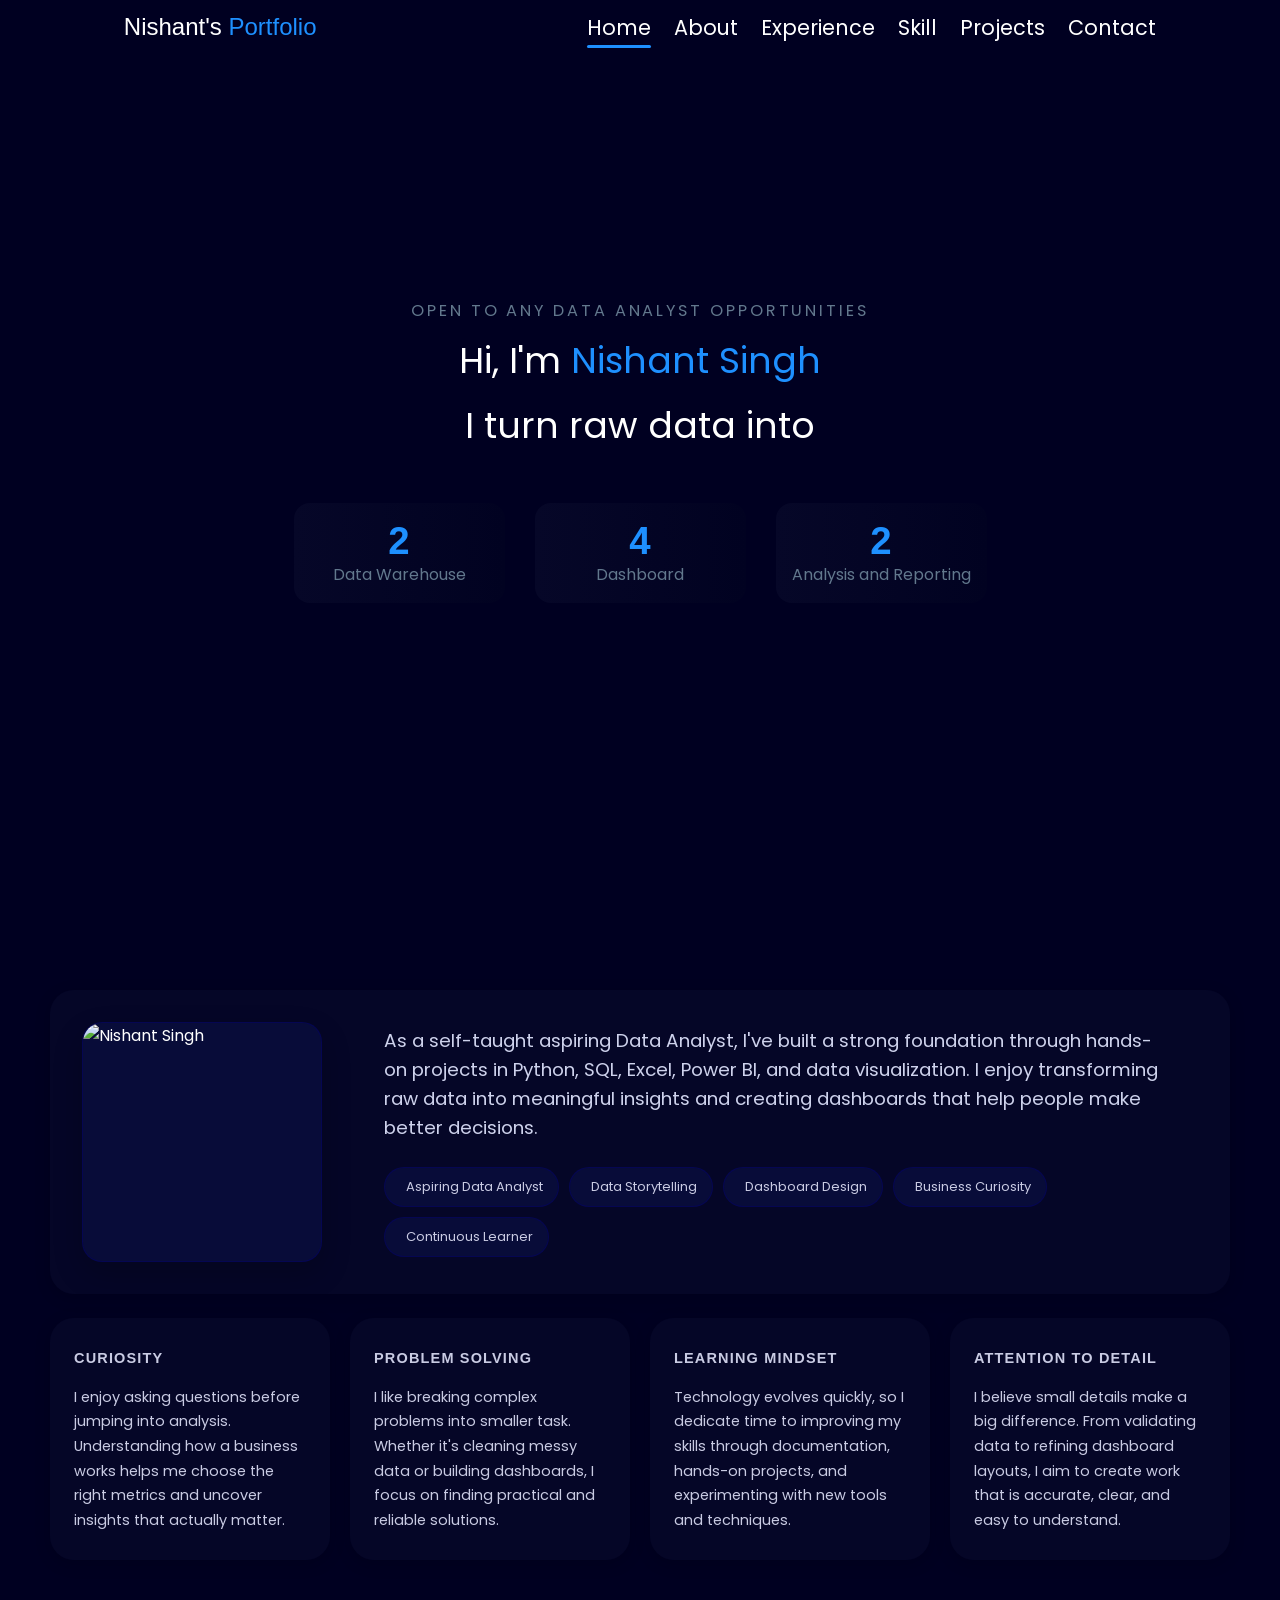
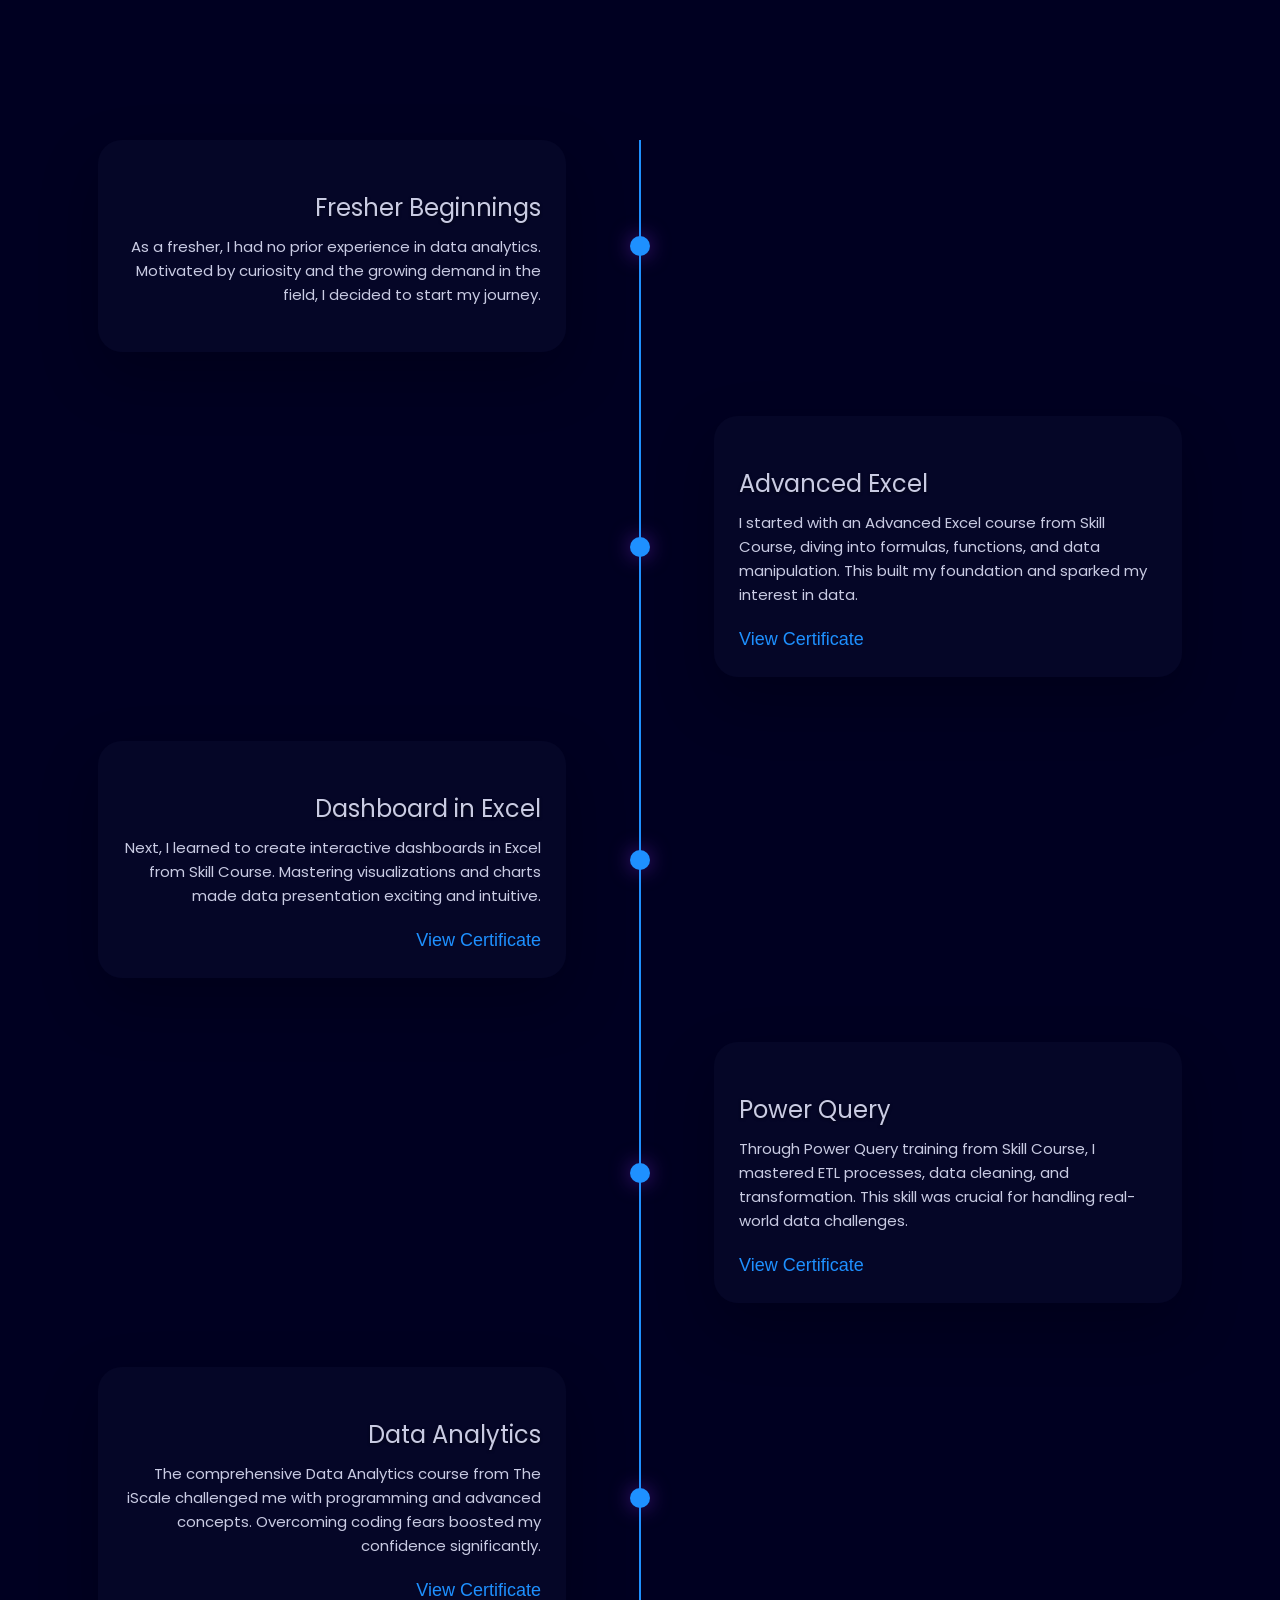
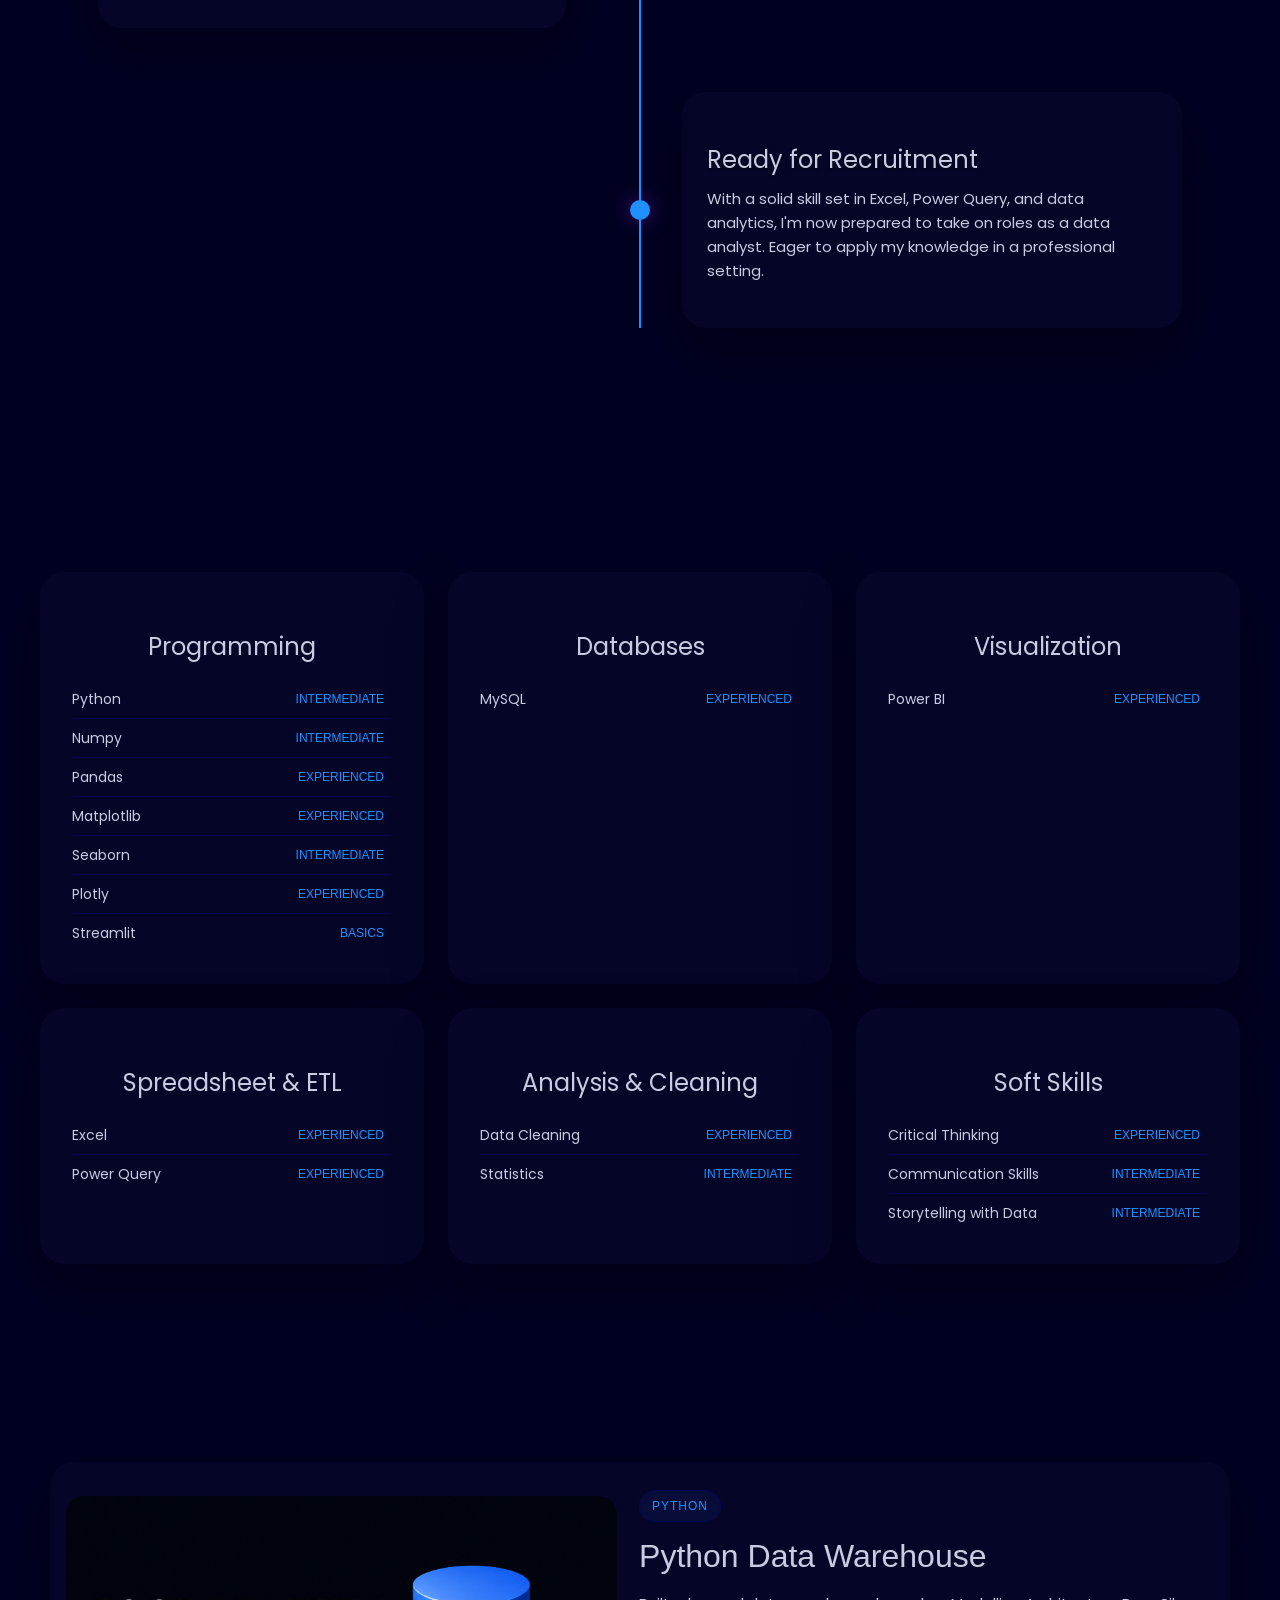
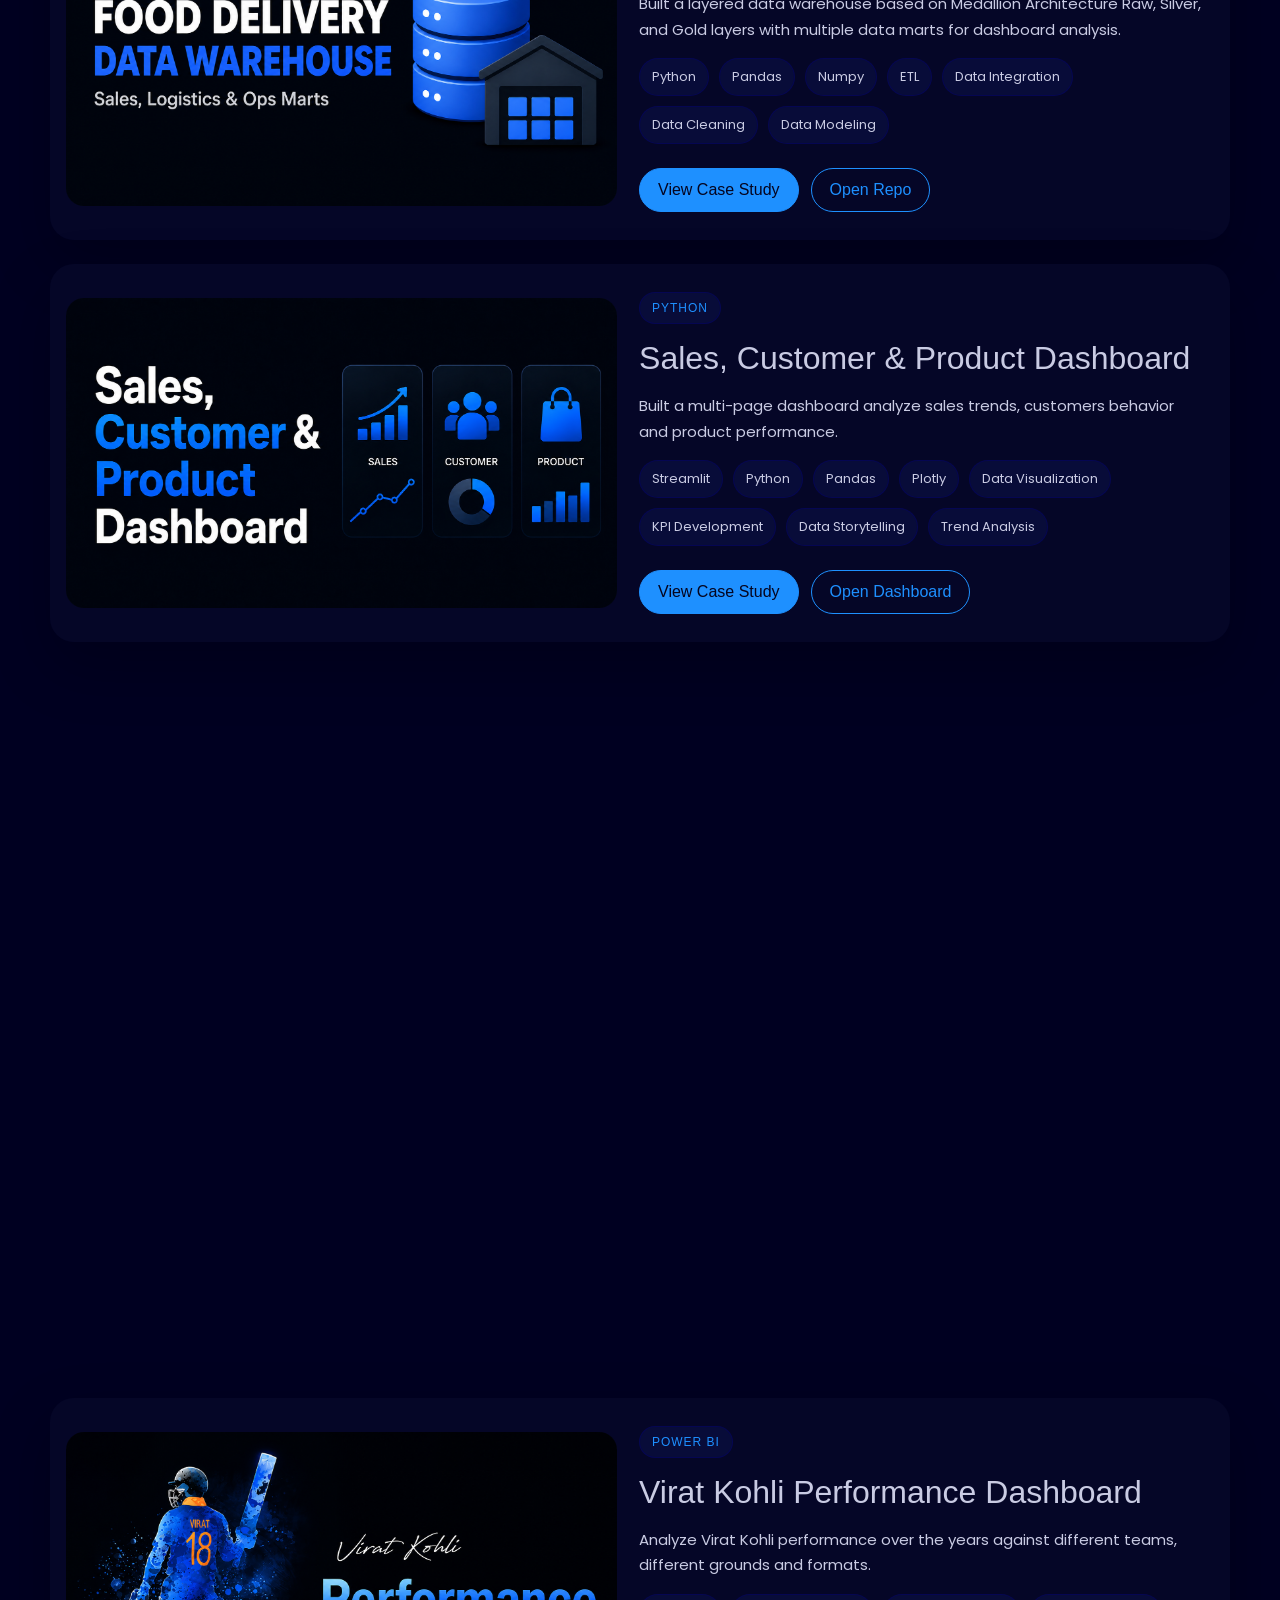
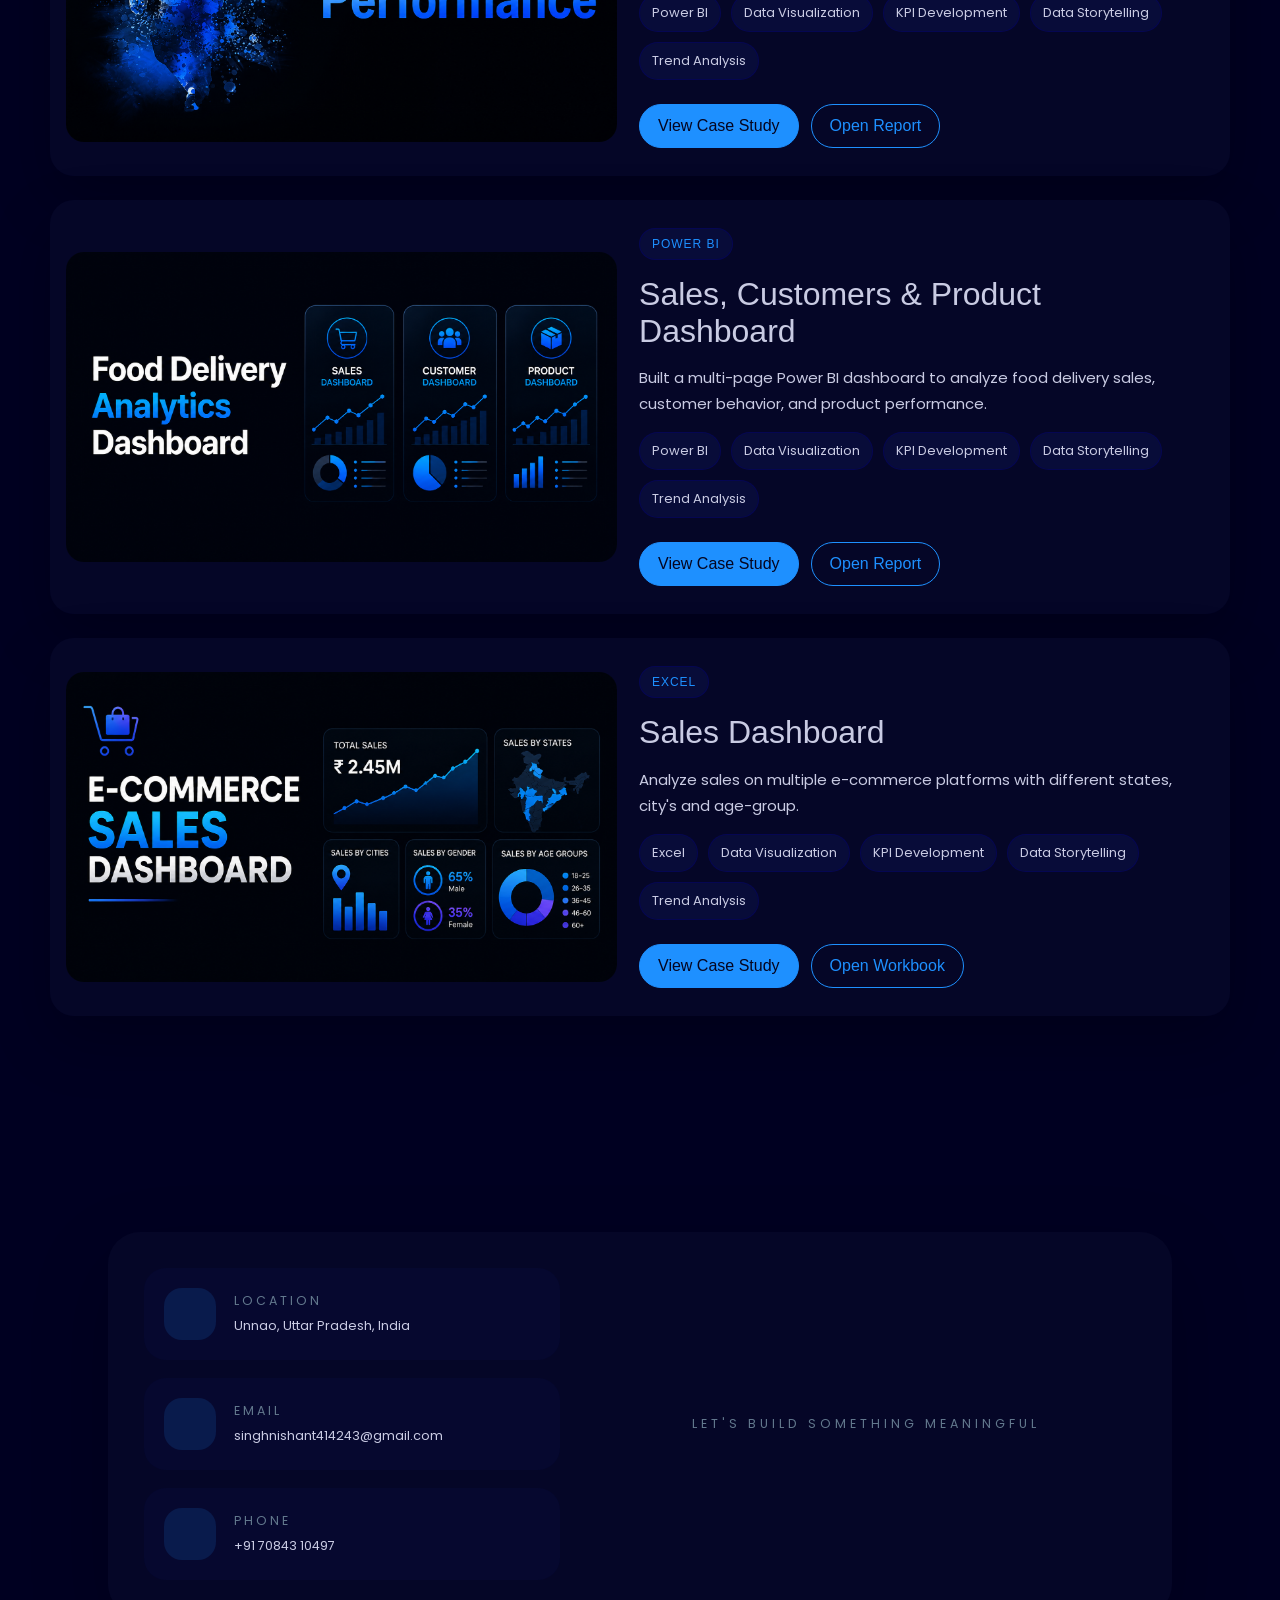
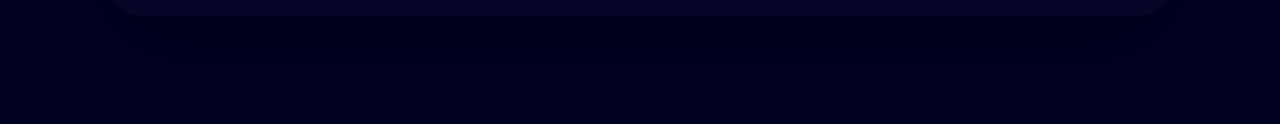
==== commit 8b5aa98f: "Refactor navigation menu functionality and styles; improve accessibility and animation effects" ====
--- a/index.html
+++ b/index.html
@@ -86,35 +86,34 @@
                     </div>
                 </div>
             </nav>
-
             <script>
-                const menuButton = document.getElementById("menubutton");
-                const menu = document.getElementById("sidemenu");
-                const navLinks = document.querySelectorAll(".nav-bar a");
-
-                let isOpen = false;
-
-                menuButton.addEventListener("click", () => {
-                    if (!isOpen) {
-                        menu.classList.remove("close");
-                        menu.classList.add("open");
-                        isOpen = true;
-                    } else {
-                        menu.classList.remove("open");
-                        menu.classList.add("close");
-                        isOpen = false;
-                    }
-                });
-
-                // Close menu with animation when any nav link is clicked
-                navLinks.forEach(link => {
-                    link.addEventListener("click", () => {
-                        menu.classList.remove("open");
-                        menu.classList.add("close");
-                        isOpen = false;
+                document.addEventListener("DOMContentLoaded", () => {
+                    const menuButton = document.getElementById("menubutton");
+                    const menu = document.getElementById("sidemenu");
+                    const navLinks = menu.querySelectorAll("a[href^='#']");
+
+                    const setMenuState = (isOpen) => {
+                        menu.classList.toggle("open", isOpen);
+                        menu.classList.toggle("close", !isOpen);
+                        menuButton.setAttribute("aria-expanded", String(isOpen));
+                    };
+
+                    menuButton.addEventListener("click", () => {
+                        setMenuState(!menu.classList.contains("open"));
+                    });
+
+                    navLinks.forEach((link) => link.addEventListener("click", () => setMenuState(false)));
+
+                    window.addEventListener("keydown", (event) => {
+                        if (event.key === "Escape") setMenuState(false);
+                    });
+
+                    window.addEventListener("resize", () => {
+                        if (window.innerWidth > 600) setMenuState(false);
                     });
                 });
             </script>
+
 
             <!----------- NAV BACKGROUND HIDDEN AND AUTOMATICALLY SHOW----------->
             <script>
@@ -126,41 +125,6 @@
                         navbar.classList.remove("scrolled");
                     }
                 });
-            </script>
-
-            <!----------- NAV BAR MENUE CLICK EVENT AND ITEMS ANIMATION  ----------->
-
-            <!--- FOR NAV BAR COOL IFFECT --->
-            <script>
-                (function () {
-                    const links = document.querySelectorAll('.nav-bar li');
-                    const cursor = document.querySelector('.cursor');
-
-                    const animateIt = function (e) {
-                        const span = this.querySelector('span');
-                        const {offsetX: x, offsetY: y} = e,
-                            {offsetWidth: width, offsetHeight: height} = this,
-                            move = 25,
-                            xMove = (x / width) * (move * 2) - move,
-                            yMove = (y / height) * (move * 2) - move;
-
-                        span.style.transform = `translate(${xMove}px, ${yMove}px)`;
-                        if (e.type === 'mouseleave') span.style.transform = '';
-                    };
-
-                    const editCursor = (e) => {
-                        const {clientX: x, clientY: y} = e;
-                        cursor.style.left = `${x}px`;
-                        cursor.style.top = `${y}px`;
-                    };
-
-                    links.forEach(link => {
-                        link.addEventListener('mousemove', animateIt);
-                        link.addEventListener('mouseleave', animateIt);
-                    });
-
-                    window.addEventListener('mousemove', editCursor);
-                })();
             </script>
         </header>
 
--- a/style.css
+++ b/style.css
@@ -138,33 +138,6 @@
     display: none;
 }
 
-/*===== COOL CURSOR =====*/
-
-.hover-this {
-    transition: all 0.3s ease;
-}
-
-.hover-this span {
-    display: inline-block;
-    font-family: "Poppins", sans-serif;
-    pointer-events: none;
-    transition: transform 0.3s linear;
-}
-
-.right .cursor {
-    pointer-events: none;
-    position: fixed;
-    padding: 0.1rem;
-    background: #fff;
-    border-radius: 50%;
-    mix-blend-mode: difference;
-    transition: transform 0.3s ease;
-    /*z-index: 9999;*/
-}
-
-.right ul li:hover~.cursor {
-    transform: translate(-50%, -50%) scale(8);
-}
 
 /*=== nav bar line===*/
 nav ul li a::after {
@@ -253,8 +226,8 @@
 
     .header-text {
         font-family: "Poppins", sans-serif;
-        font-size: 10px;
-        font-weight: 300;
+        font-size: 15px;
+        font-weight: 400;
         color: lightgray;
     }
 
@@ -262,7 +235,7 @@
         width: 100%;
         height: 1px;
         background-color: lightgray;
-        margin: 3dvh 0;
+        margin: 2dvh 0;
     }
 
     .nav-footer {
@@ -281,10 +254,10 @@
 
     .footer-text {
         font-family: "Poppins", sans-serif;
-        font-size: 10px;
+        font-size: 15px;
         font-weight: 300;
         color: lightgray;
-        margin-top: 4dvh;
+        margin-top: 2dvh;
         margin-bottom: 2dvh;
     }
 
@@ -298,7 +271,7 @@
     .social-text {
         text-decoration: none;
         color: white;
-        font-size: 2dvh;
+        font-size: 20px;
     }
 
     nav ul li .line::after {
@@ -376,28 +349,70 @@
     }
 
     nav ul {
+        z-index: -1;
         position: fixed;
         top: 0;
         left: 0;
         margin-top: 6dvh;
         height: 96dvh;
         z-index: 100;
-        transition: clip-path 0.8s ease-in-out;
-        clip-path: circle(0% at 100% 50%);
+        transition: transform 0.45s ease, opacity 0.45s ease, visibility 0.45s ease;
+        transform: translateY(-24px);
+        opacity: 0;
+        visibility: hidden;
         pointer-events: none;
+        overflow: hidden;
+        padding: 2dvh;
+        align-items: unset;
+    }
+
+    nav ul.open {
+        transform: translateY(0);
+        opacity: 1;
+        visibility: visible;
+        pointer-events: all;
+    }
+
+    nav ul.close {
+        transform: translateY(-24px);
         opacity: 0;
-    }
-
-    nav ul.open {
-        clip-path: circle(150% at 50% 50%);
-        pointer-events: all;
+        visibility: hidden;
+        pointer-events: none;
+    }
+
+    .nav-header,
+    .nav-footer,
+    nav ul li {
+        opacity: 0;
+        transform: translateY(-18px);
+        transition: opacity 0.35s ease, transform 0.35s ease;
+        will-change: transform, opacity;
+    }
+
+    nav ul.open .nav-header {
         opacity: 1;
-    }
-
-    nav ul.close {
-        clip-path: circle(-50% at 0% 50%);
-        pointer-events: none;
+        transform: translateY(0);
+        transition-delay: 0.08s;
+    }
+
+    nav ul.open .nav-footer {
         opacity: 1;
+        transform: translateY(0);
+        transition-delay: 0.28s;
+    }
+
+    nav ul.open li:nth-of-type(1) { transition-delay: 0.12s; }
+    nav ul.open li:nth-of-type(2) { transition-delay: 0.16s; }
+    nav ul.open li:nth-of-type(3) { transition-delay: 0.20s; }
+    nav ul.open li:nth-of-type(4) { transition-delay: 0.24s; }
+    nav ul.open li:nth-of-type(5) { transition-delay: 0.28s; }
+    nav ul.open li:nth-of-type(6) { transition-delay: 0.32s; }
+
+    nav ul.open .nav-header,
+    nav ul.open .nav-footer,
+    nav ul.open li {
+        opacity: 1;
+        transform: translateY(0);
     }
 
     .right ul li:hover~.cursor {
@@ -717,7 +732,7 @@
 
 .experience {
     padding: 10dvh 0;
-    #background: linear-gradient(135deg, #030336 0%, #0a0a4a 100%);
+    /*background: linear-gradient(135deg, #030336 0%, #0a0a4a 100%);*/
     position: relative;
     overflow: hidden;
 }
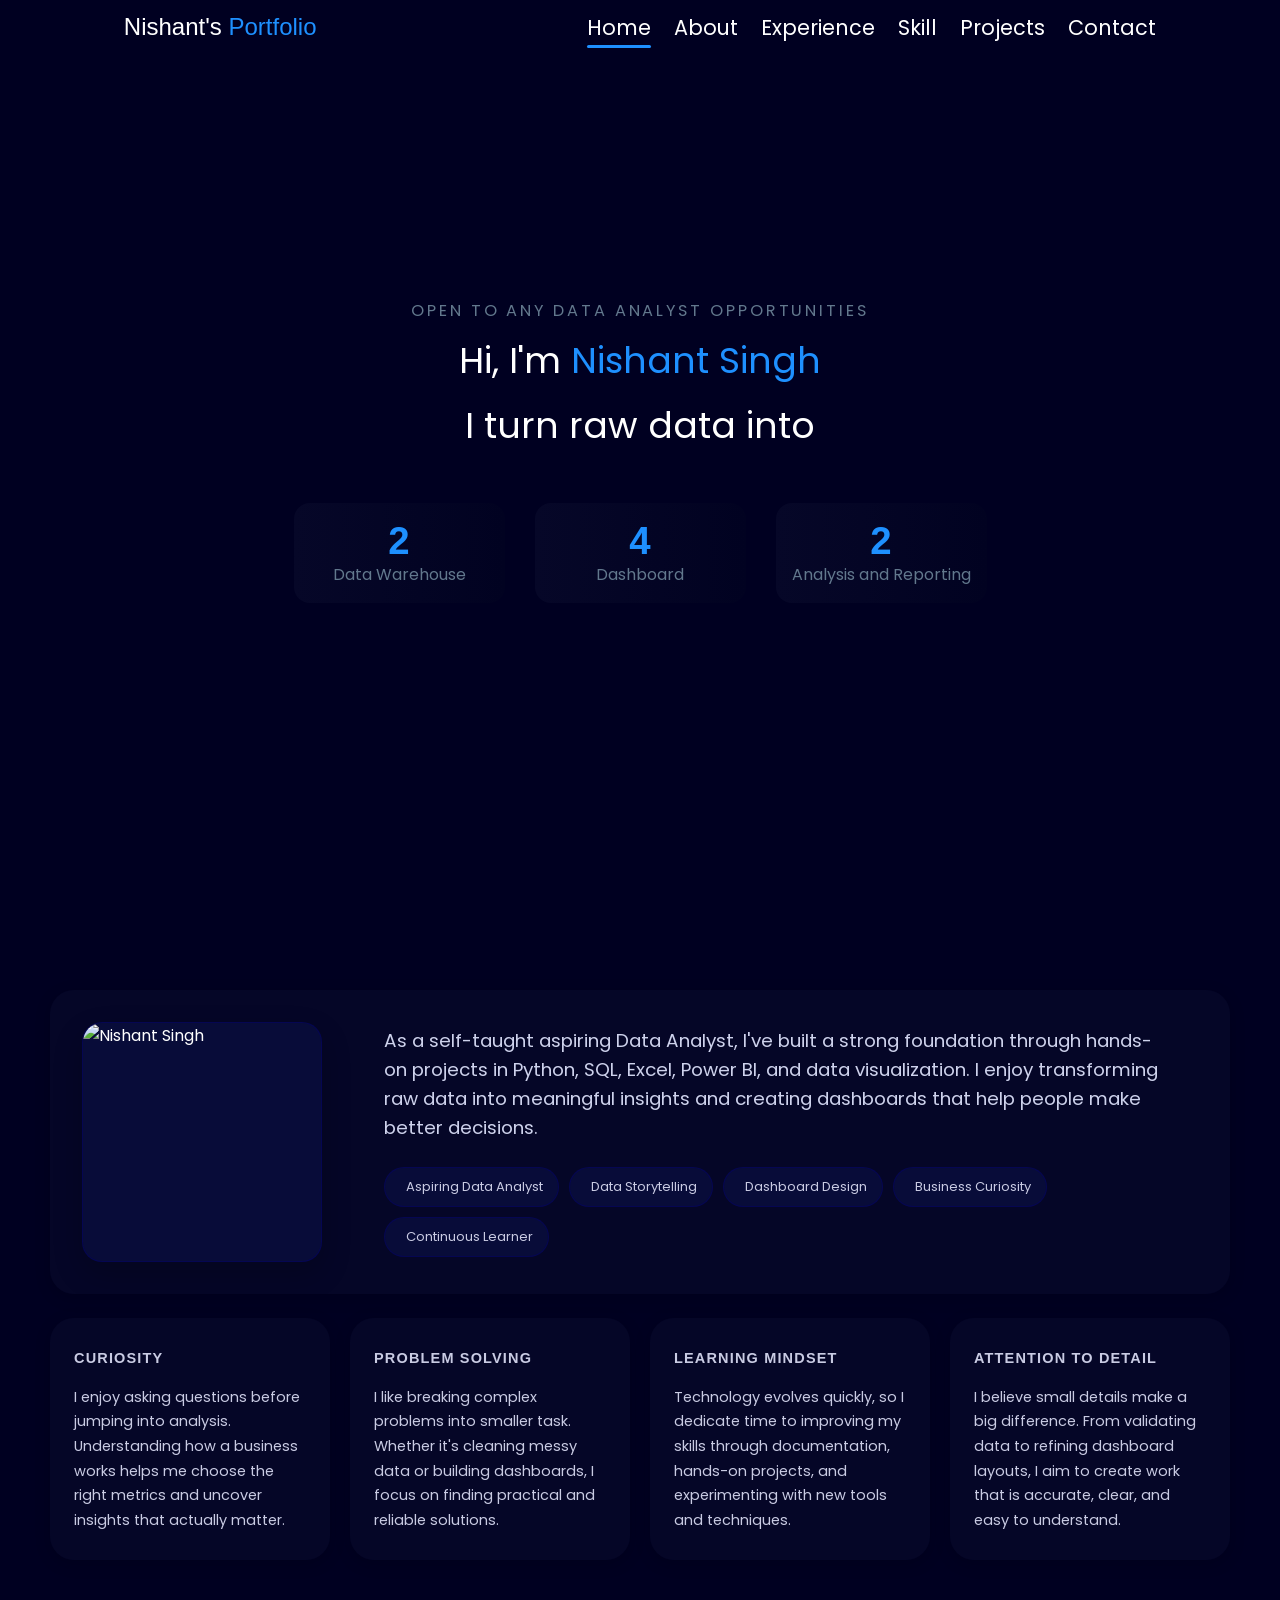
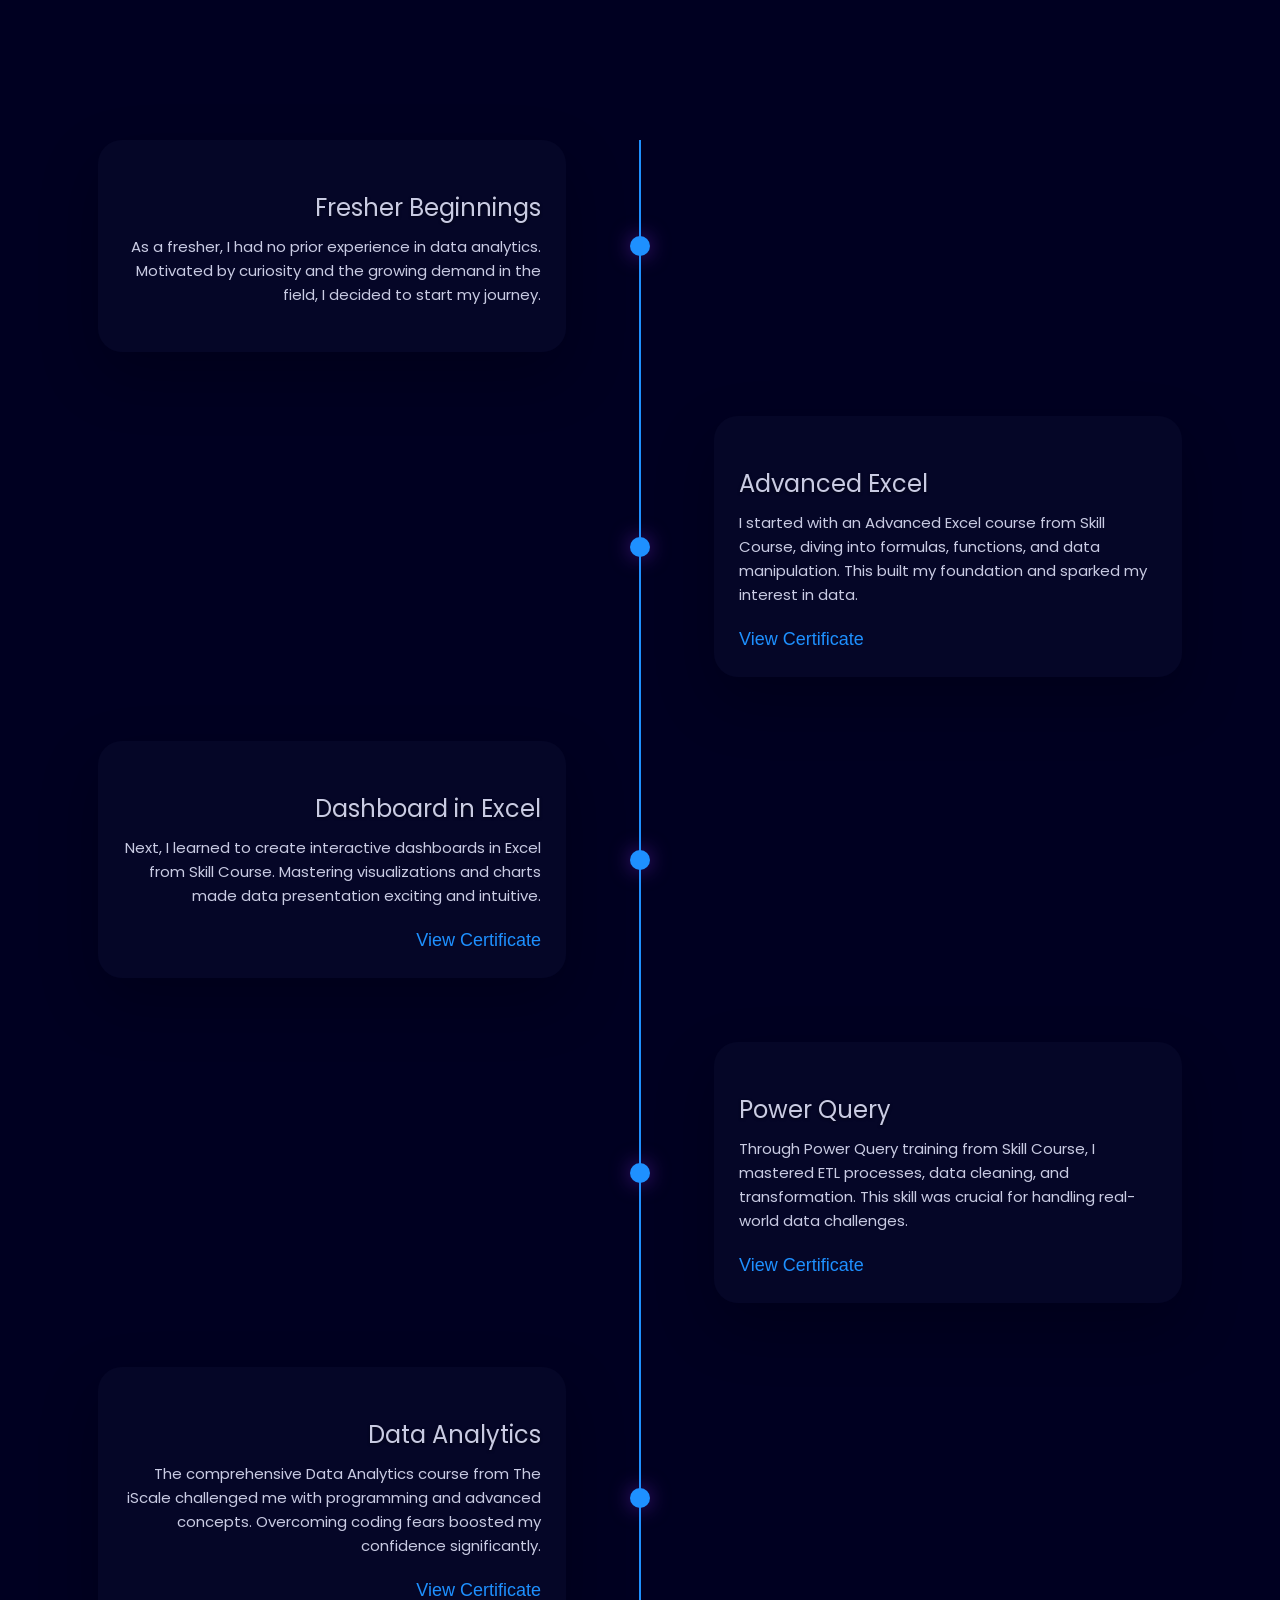
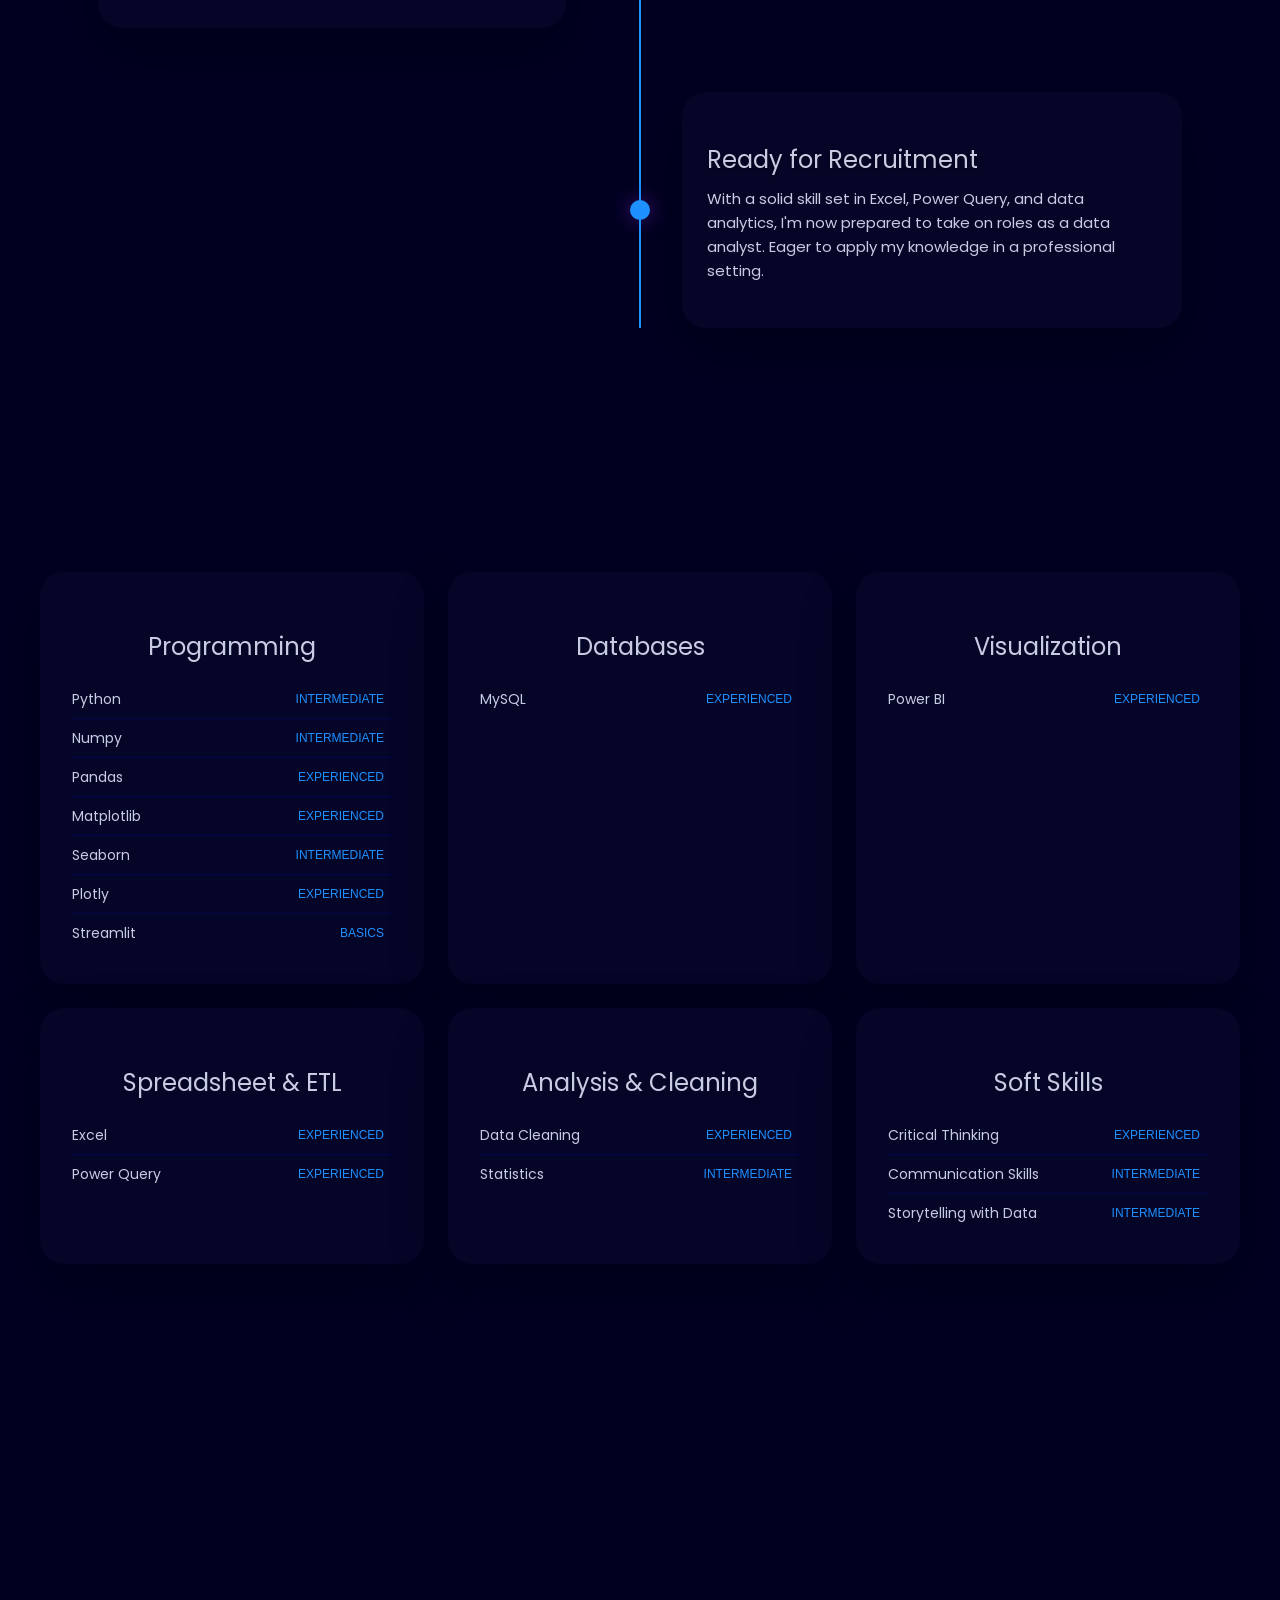
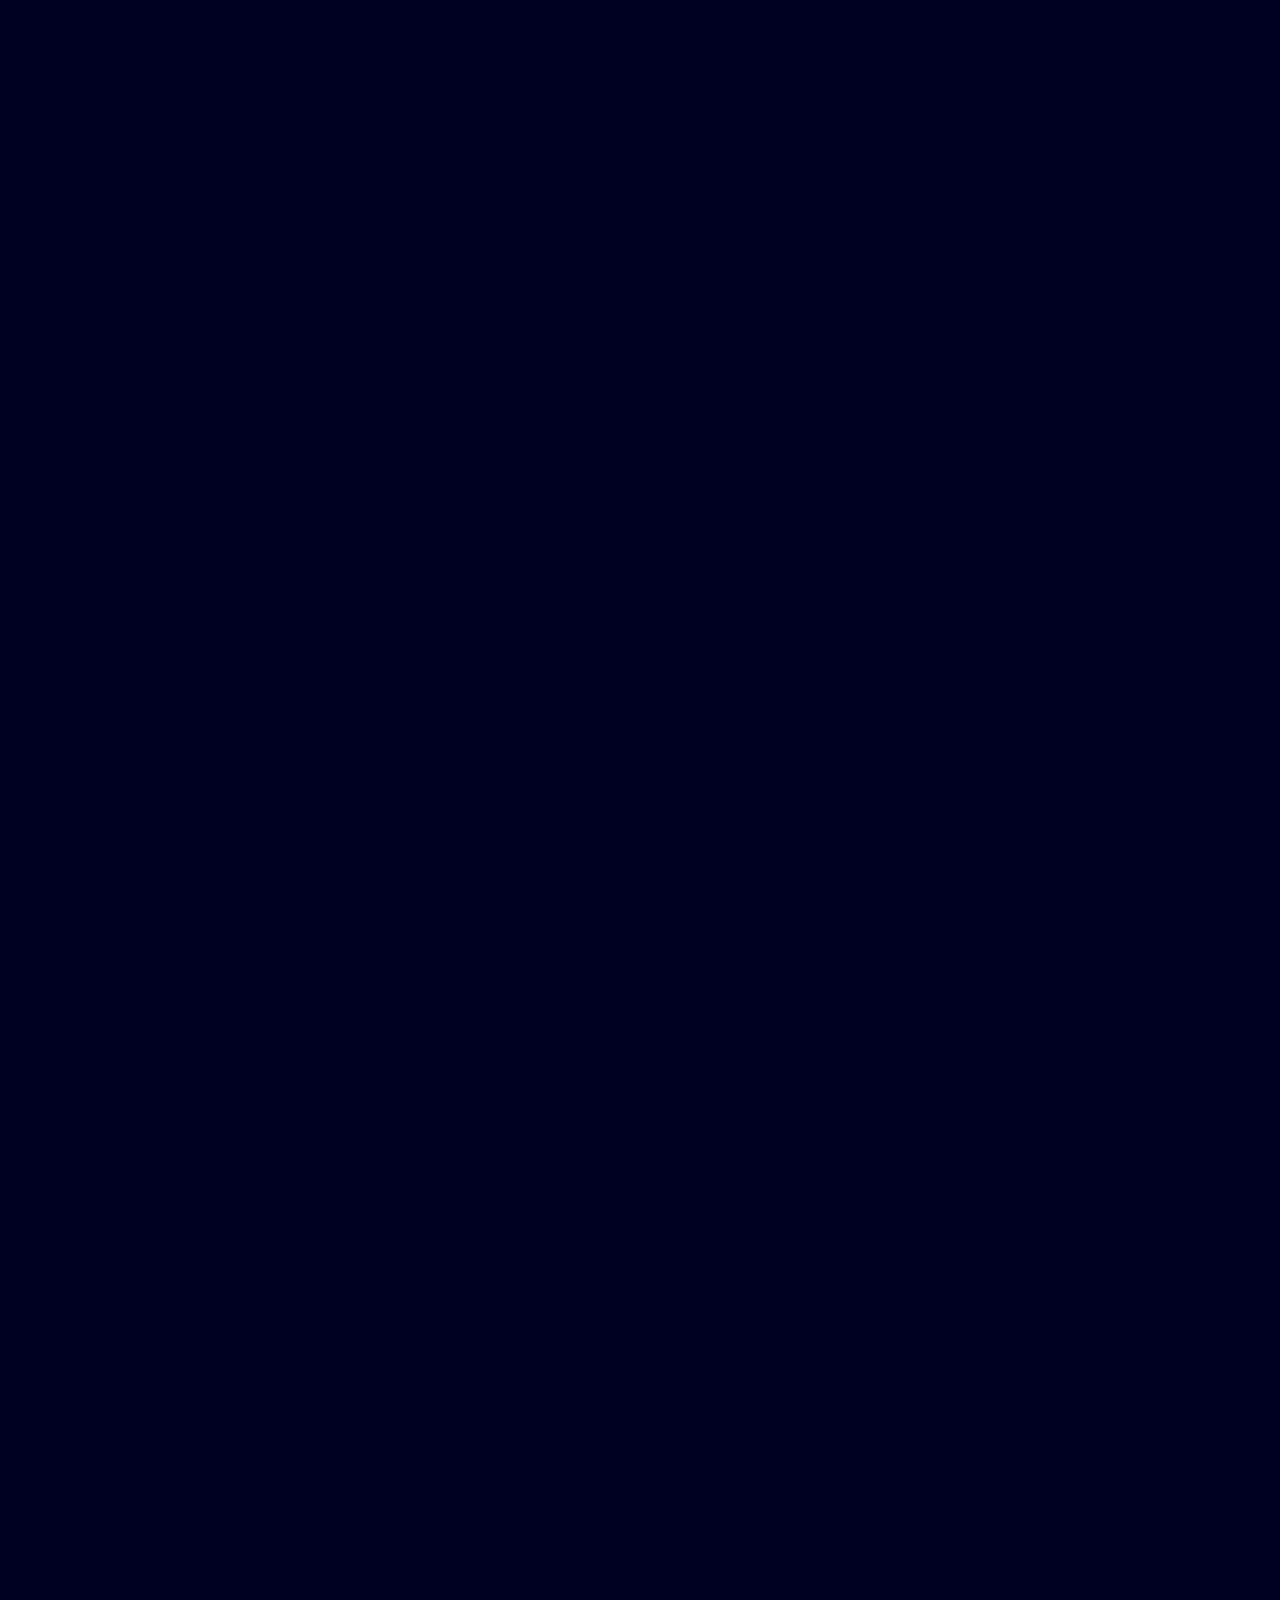
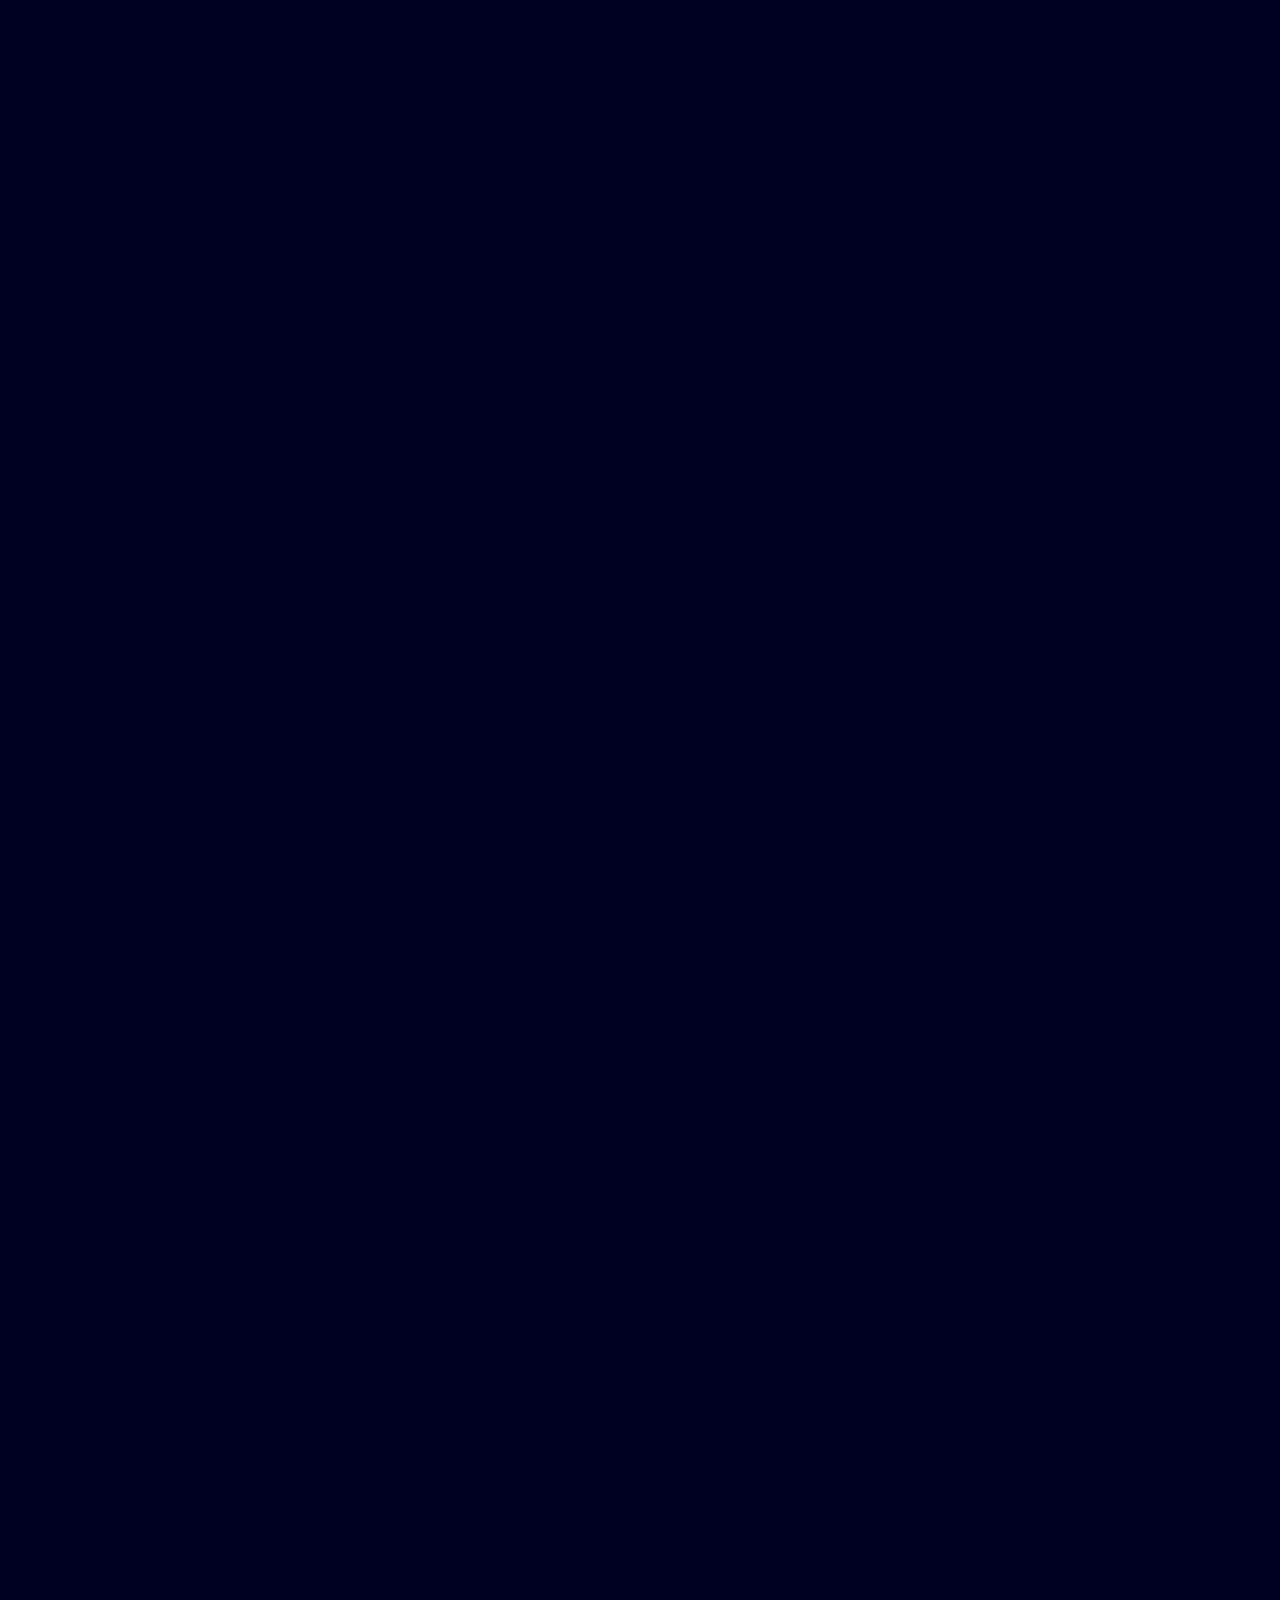
==== commit 78d56613: "optimize home section for mobiles." ====
--- a/index.html
+++ b/index.html
@@ -620,7 +620,7 @@
         <!------------------SCRIPTS------------------>
         <script>
             var typed = new Typed('#element', {
-                strings: ["Business Insights", "Interactive Dashboards", "Clear Data Stories"],
+                strings: ["Business Insights", "Interactive Dashboard", "Clear Data Stories"],
                 typeSpeed: 50,
                 backSpeed: 28,
                 backDelay: 1600,
--- a/style.css
+++ b/style.css
@@ -535,29 +535,39 @@
     }
 
     .eyebrow {
-        font-size: 12px;
+        font-size: 15px !important;
         margin-bottom: 0.5rem;
     }
 
+    .l-text {
+        font-size: 25px;
+    }
     .name {
-        font-size: 2.2rem;
+        font-size: 30px;
         line-height: 1.1;
     }
 
     #element {
-        font-size: 1.8rem;
+        font-size: 33px;
         line-height: 1.2;
     }
 
     .hero-highlights {
-        grid-template-columns: 1fr;
+        display: flex;
+        flex-direction: column;
+        width: 70%;
         gap: 16px;
         margin: 2rem 0;
     }
 
-    .hero-card {
-        padding: 18px;
+    .hero-card strong {
+        font-size: 35px;
+    }
+
+    .hero-card span {
+        padding: 10px;
         text-align: left;
+        font-size: 18px !important;
     }
 
 }
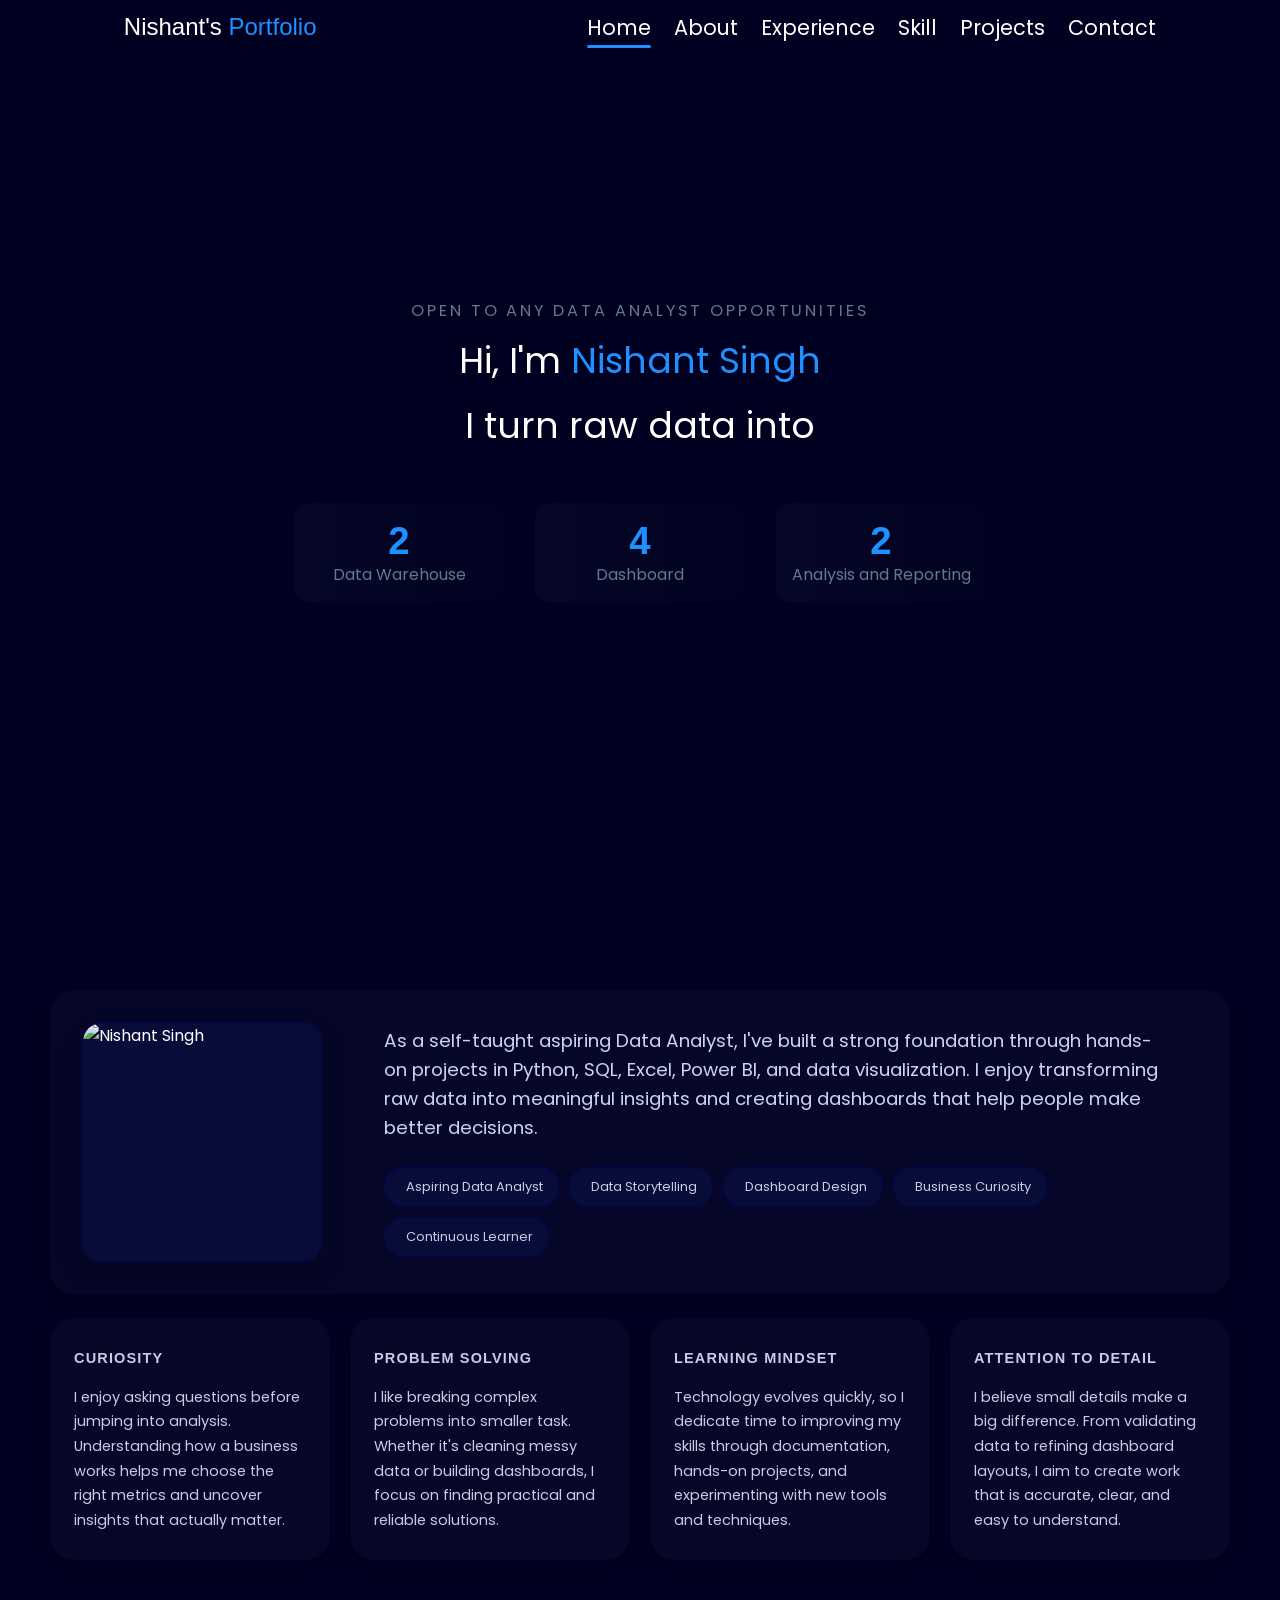
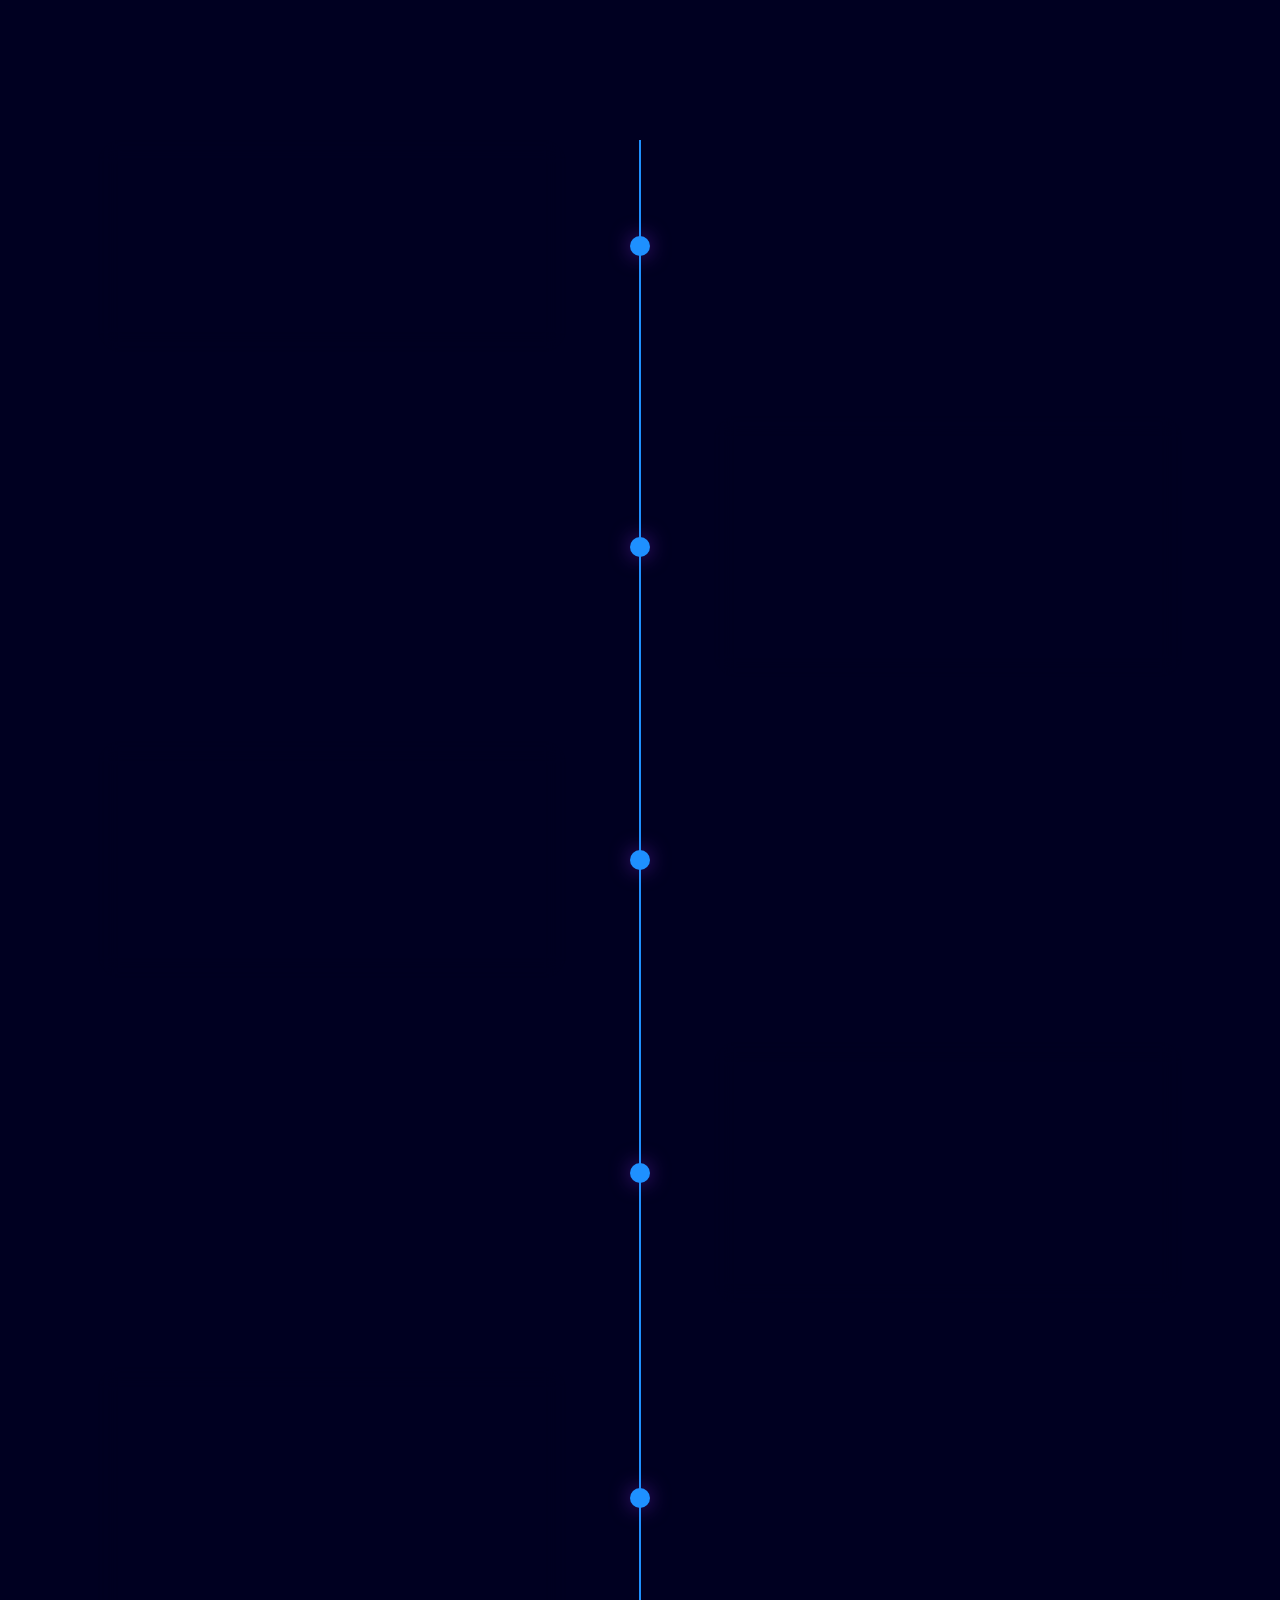
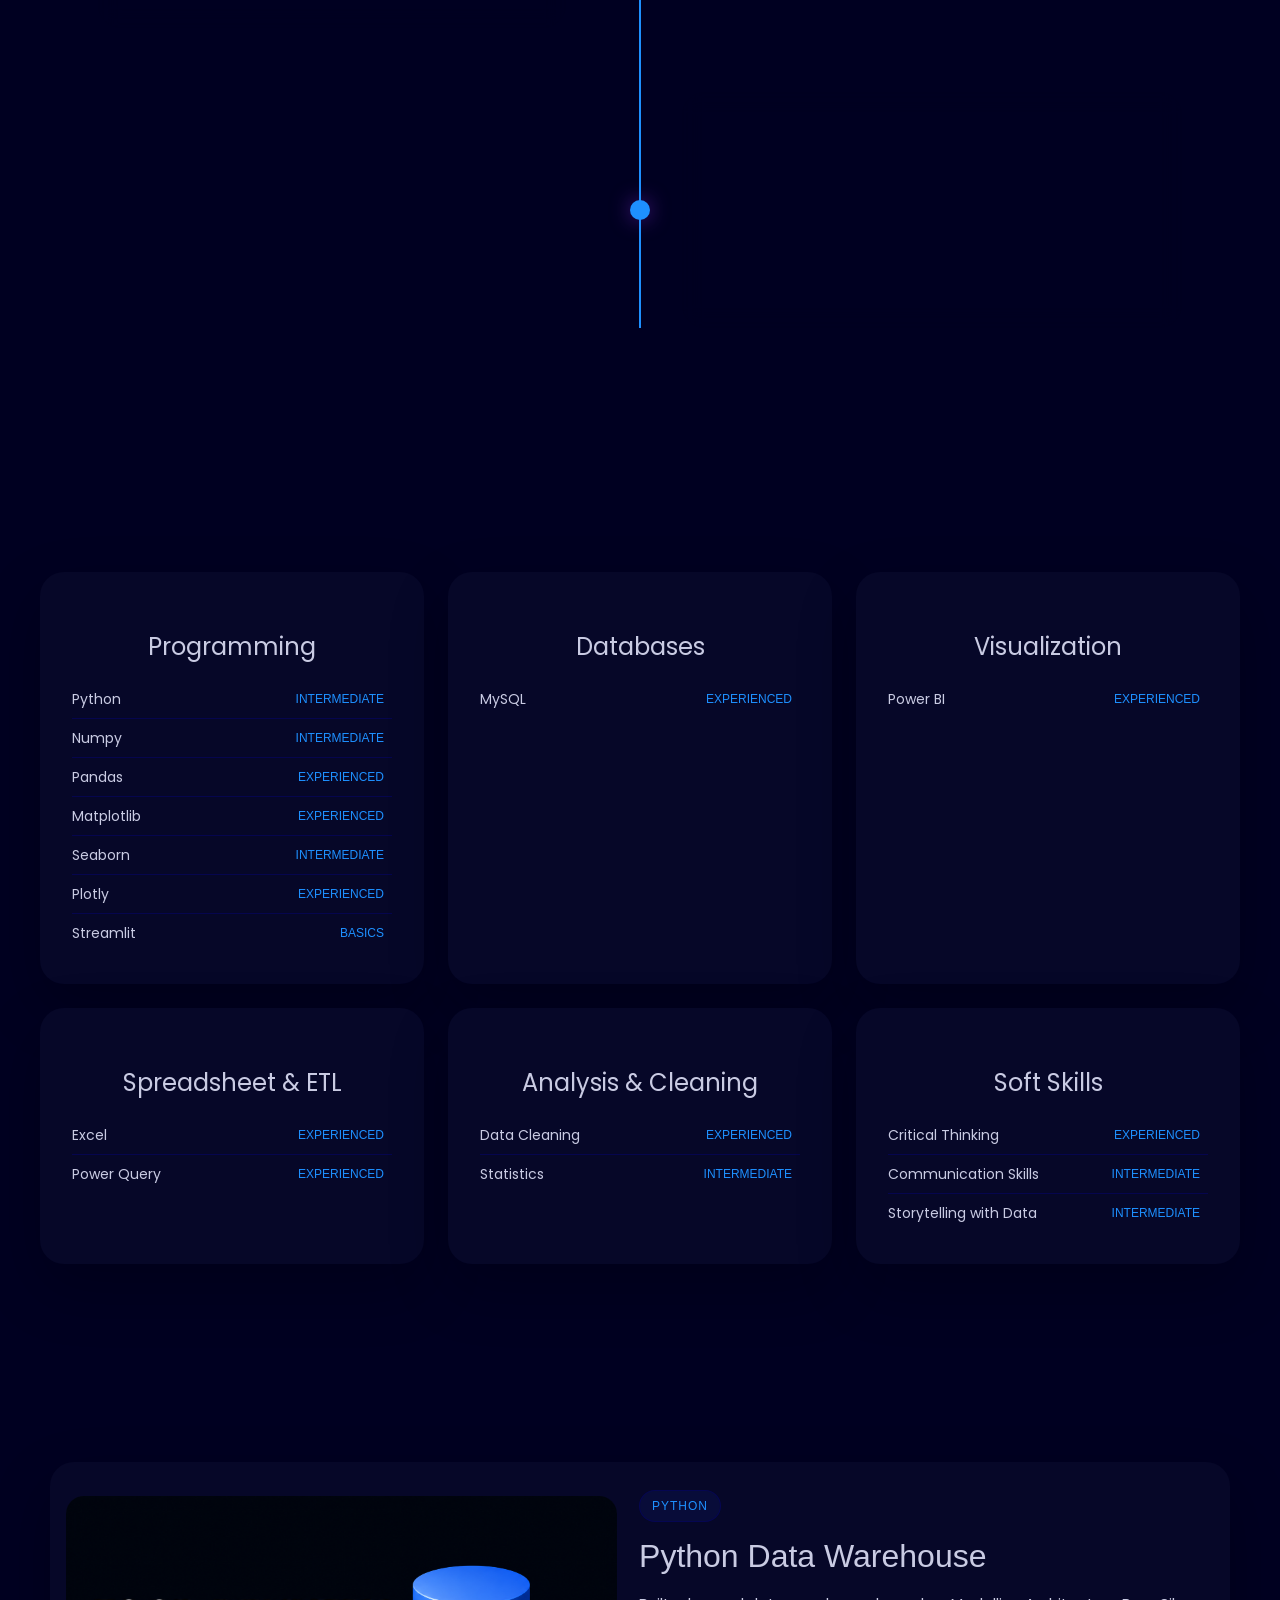
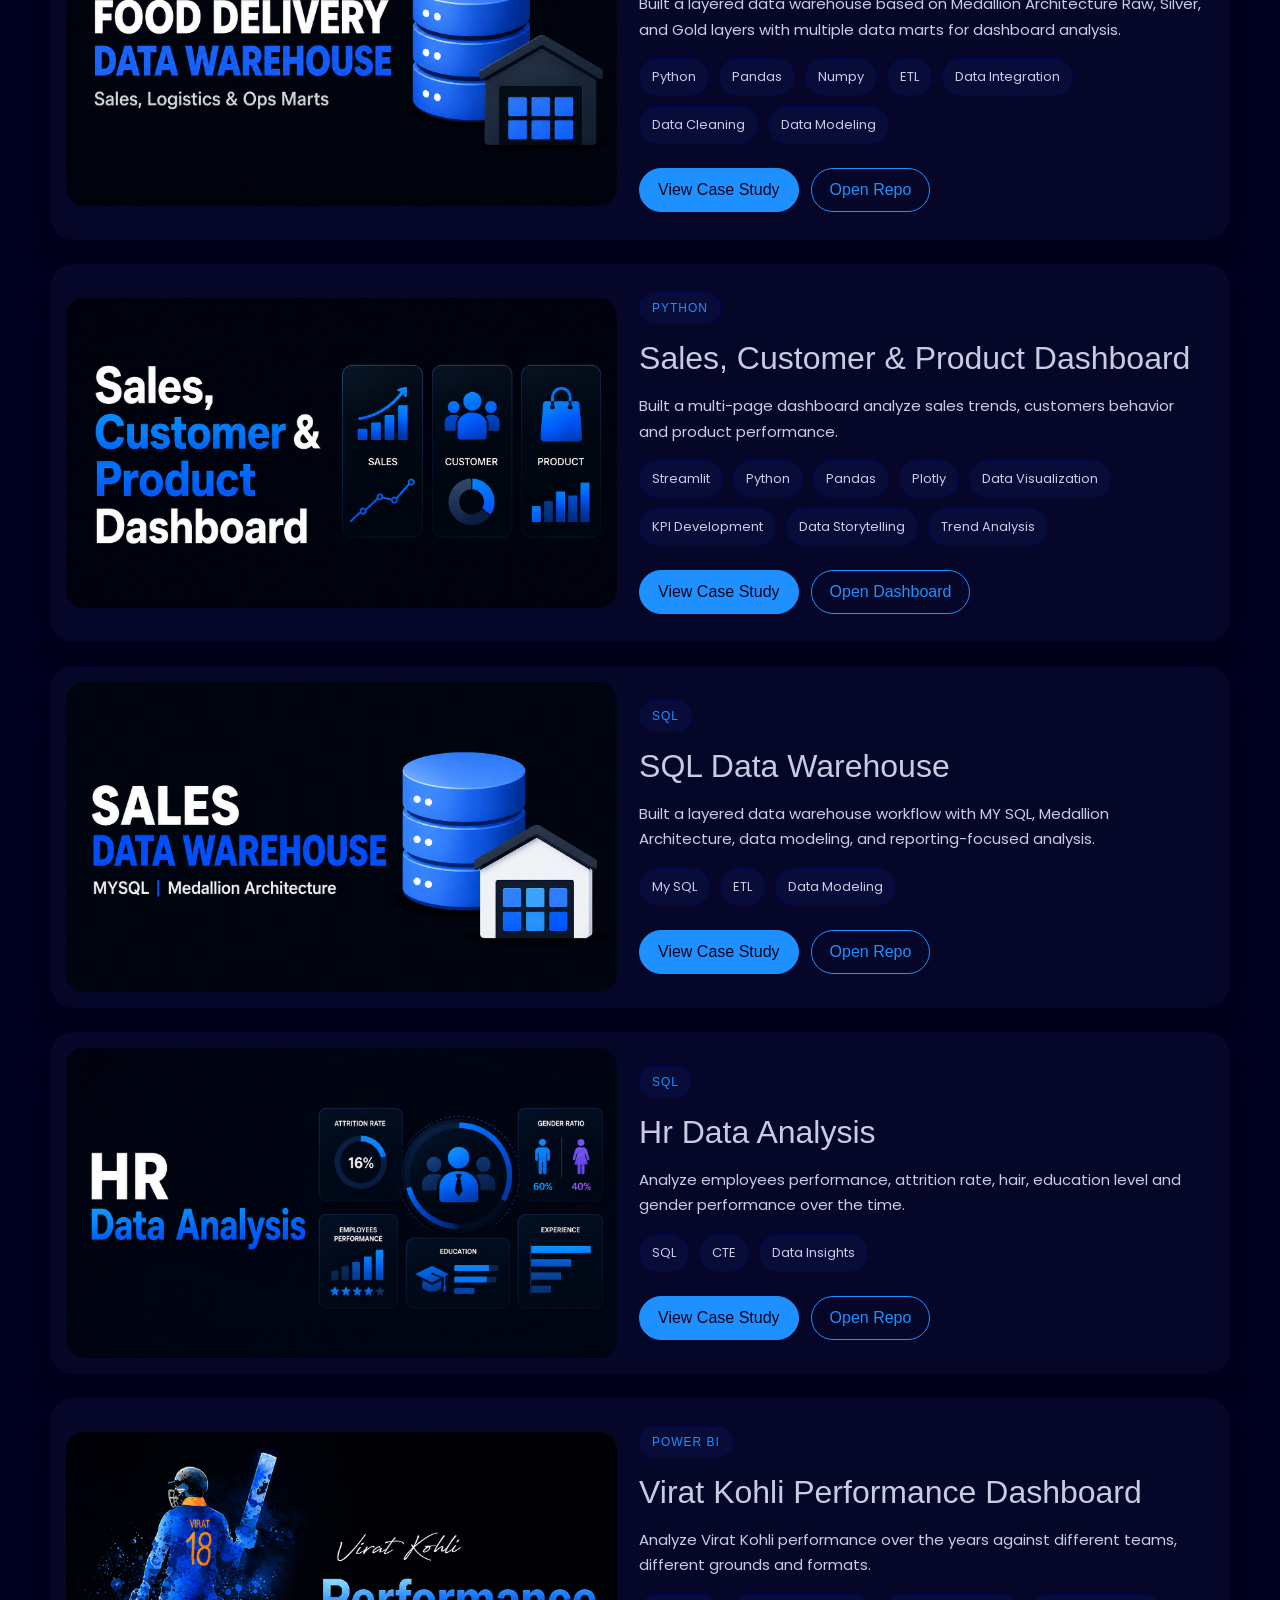
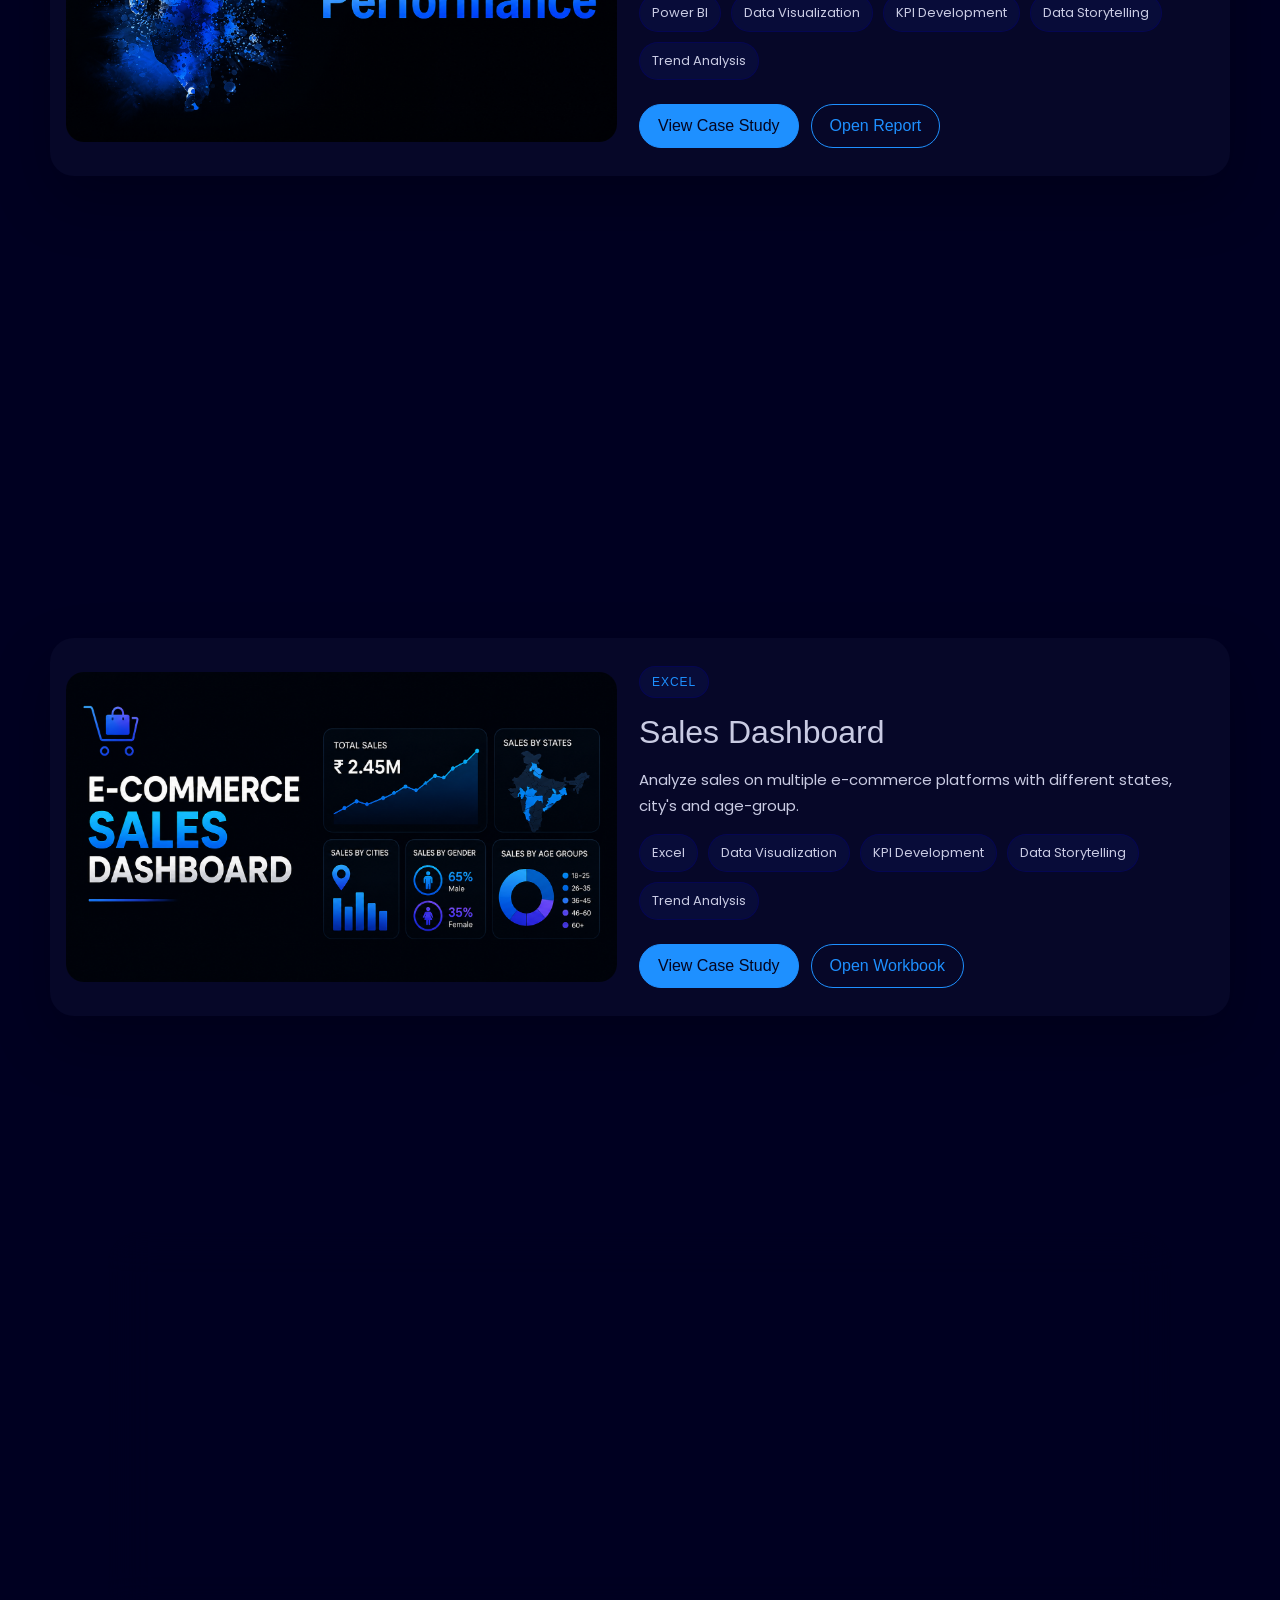
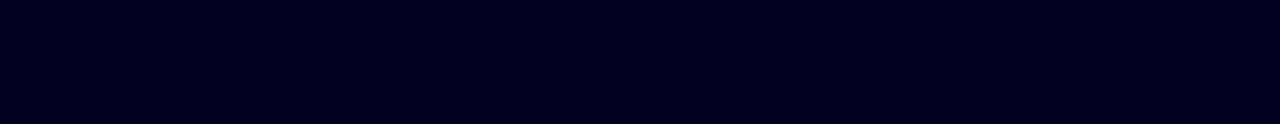
==== commit 6410626e: "Refactor timeline content structure and update CSS variables for improved styling consistency; adjus" ====
--- a/index.html
+++ b/index.html
@@ -304,7 +304,7 @@
                     <div class="timeline-marker">
                         <div class="marker-dot"></div>
                     </div>
-                    <div class="timeline-content right">
+                    <div class="timeline-content">
                         <div class="timeline-card">
                             <div class="card-icon">
                                 <i class="fas fa-rocket"></i>
--- a/style.css
+++ b/style.css
@@ -1,6 +1,6 @@
 :root {
     --bg: rgb(0, 0, 33);
-    --pcard-bg: rgba(6, 7, 40, 0.96);
+    --pcard-bg: rgb(6, 7, 40);
     --pcard-b: None;
     --scard-bg: #080c39;
     --scard-b: #05055bbf;
@@ -540,7 +540,7 @@
     }
 
     .l-text {
-        font-size: 25px;
+        font-size: 22px;
     }
     .name {
         font-size: 30px;
@@ -548,7 +548,7 @@
     }
 
     #element {
-        font-size: 33px;
+        font-size: 30px;
         line-height: 1.2;
     }
 
@@ -557,15 +557,13 @@
         flex-direction: column;
         width: 70%;
         gap: 16px;
-        margin: 2rem 0;
     }
 
     .hero-card strong {
-        font-size: 35px;
+        font-size: 40px;
     }
 
     .hero-card span {
-        padding: 10px;
         text-align: left;
         font-size: 18px !important;
     }
@@ -735,6 +733,10 @@
 
     .about-lead {
         font-size: 16px;
+        text-align: center;
+    }
+    .about-strengths {
+        justify-content: center;
     }
 }
 
@@ -1554,7 +1556,7 @@
 @media (max-width: 680px) {
     .contactme {
         padding: 24px;
-        gap: 24px;
+        gap: 8rem;
     }
 
     .contact-info-item {
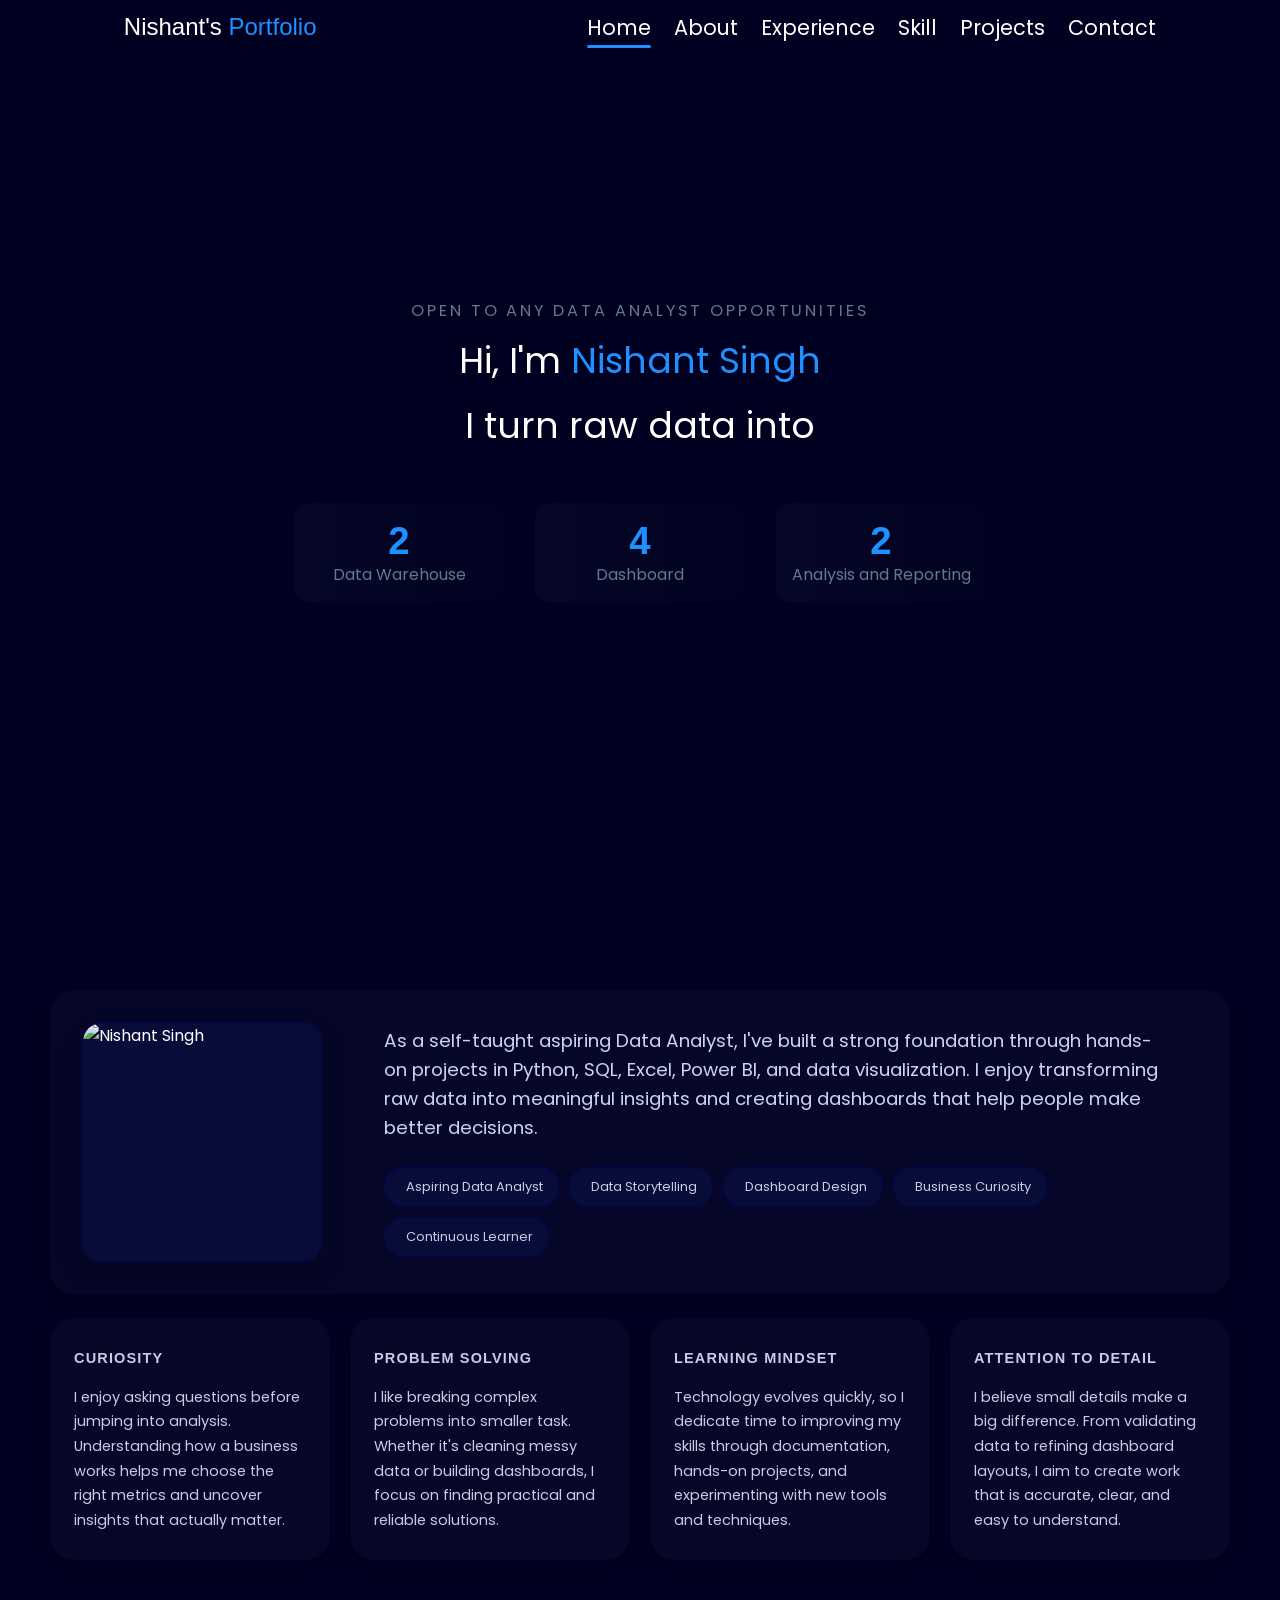
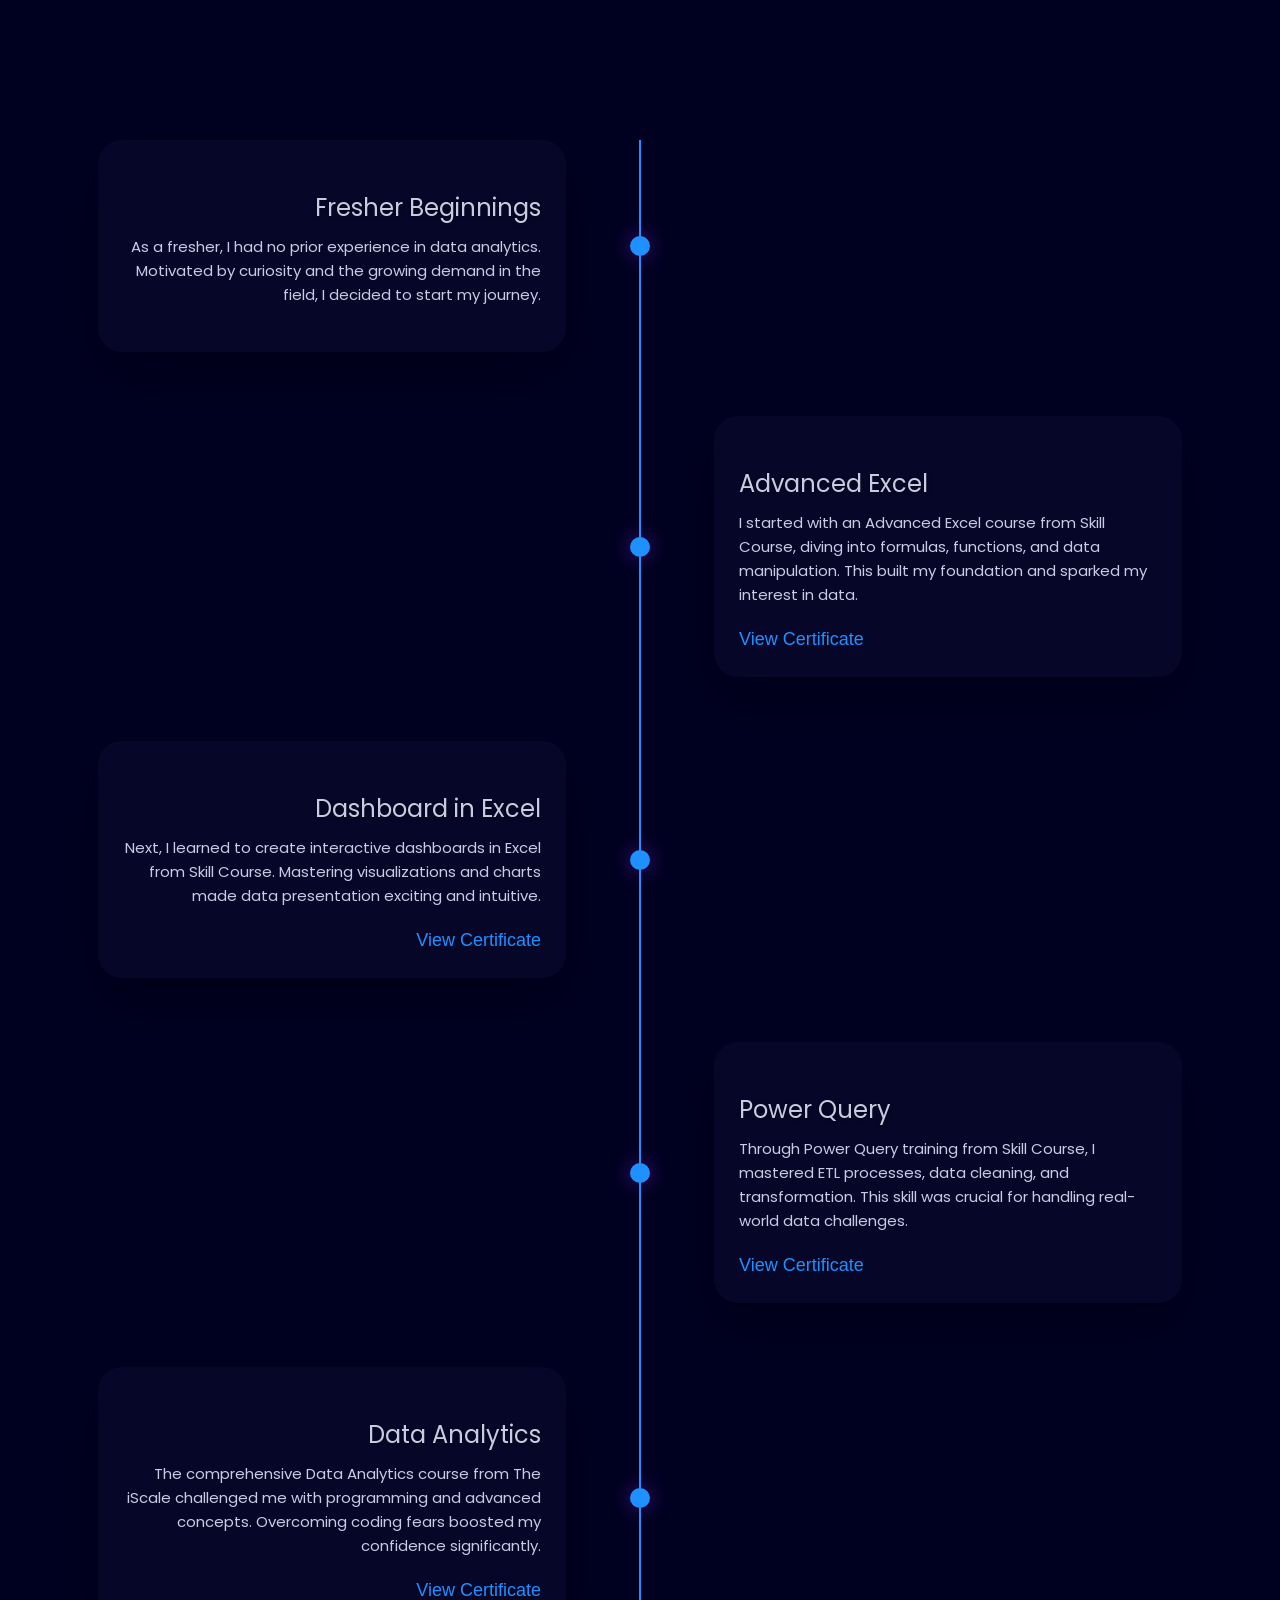
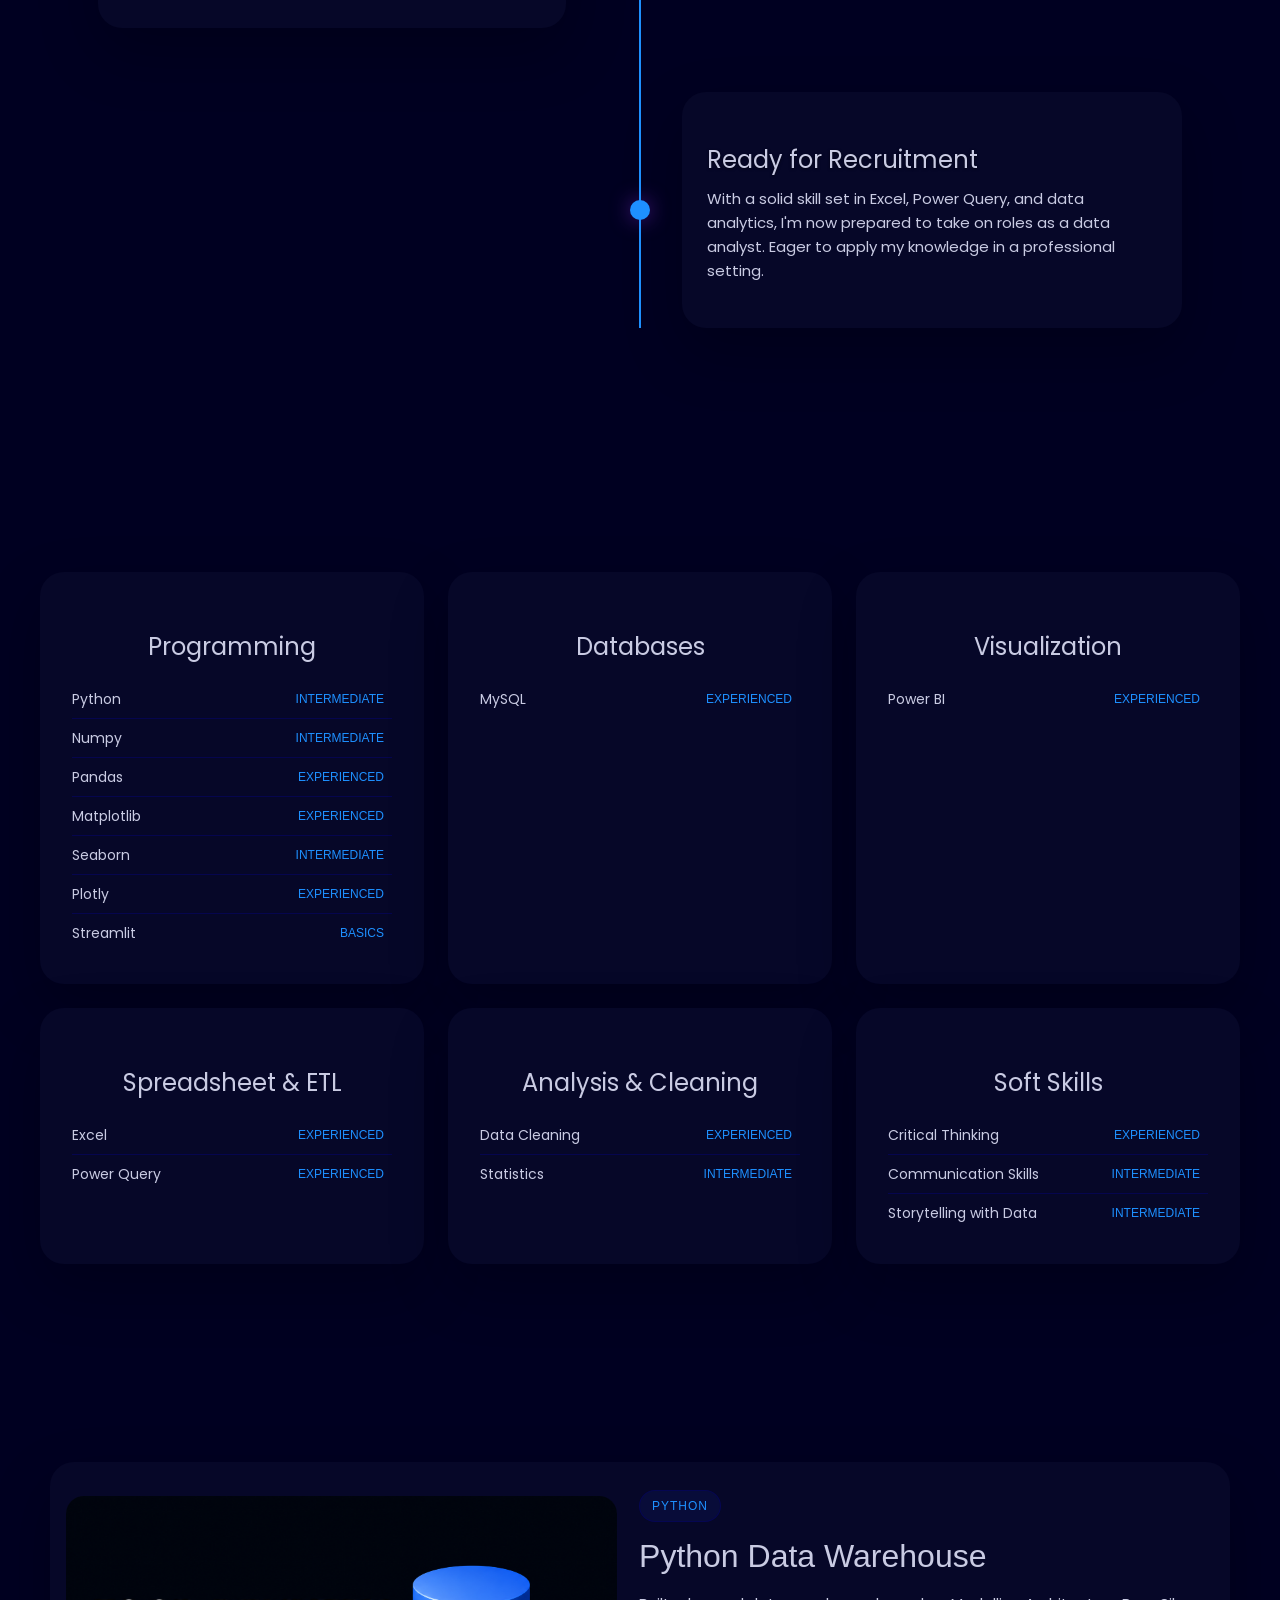
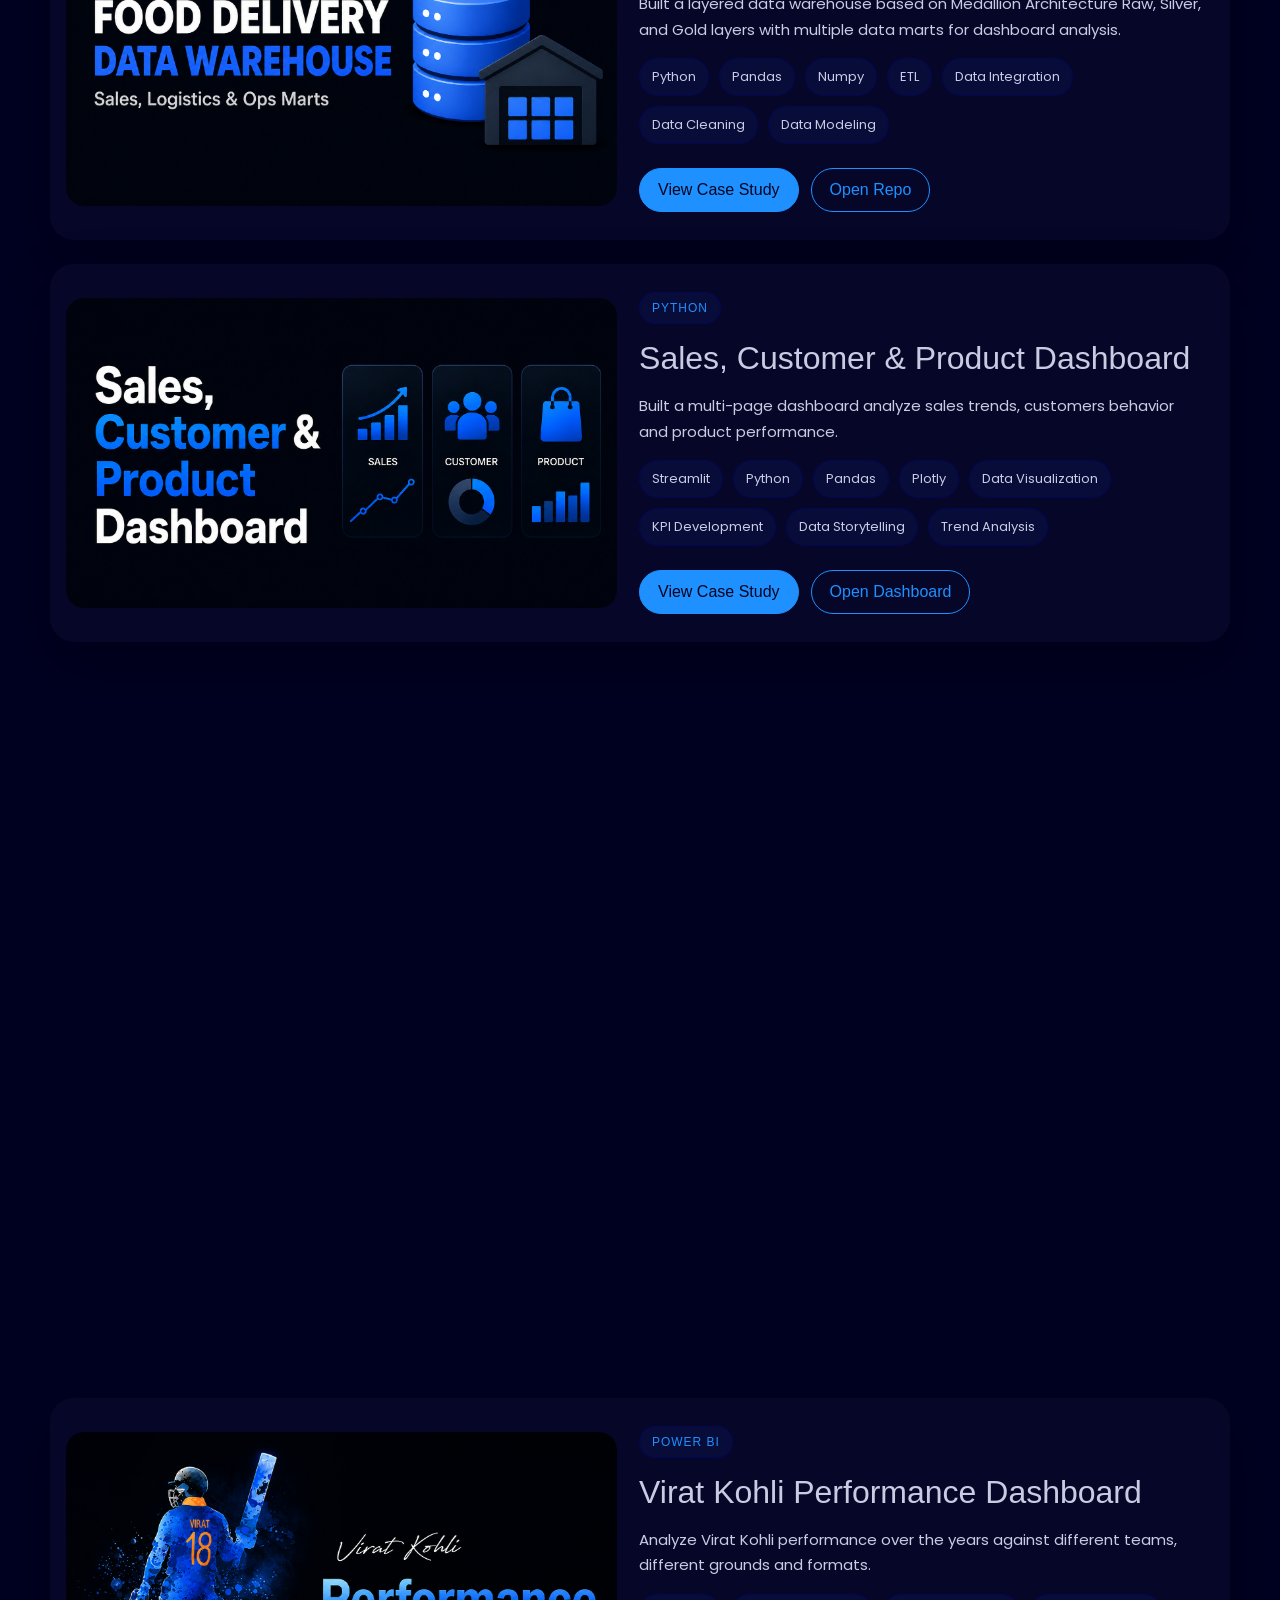
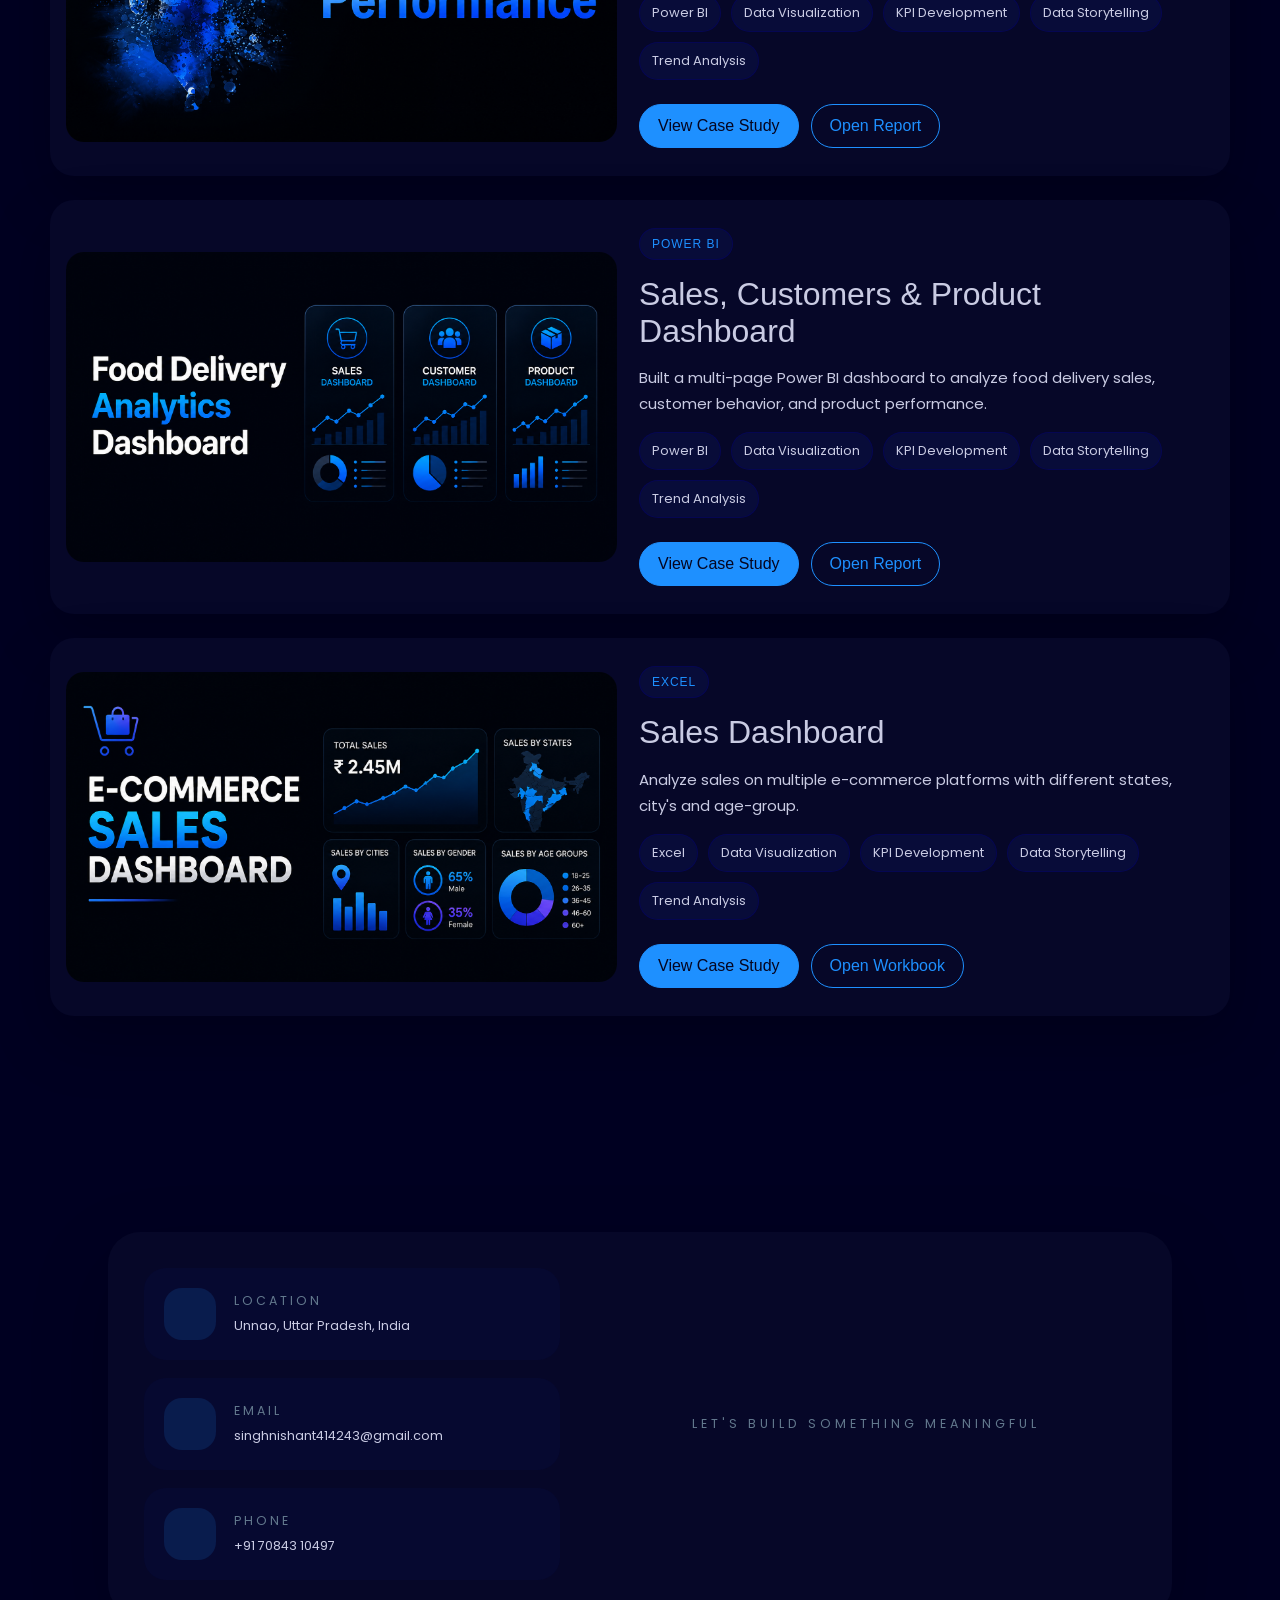
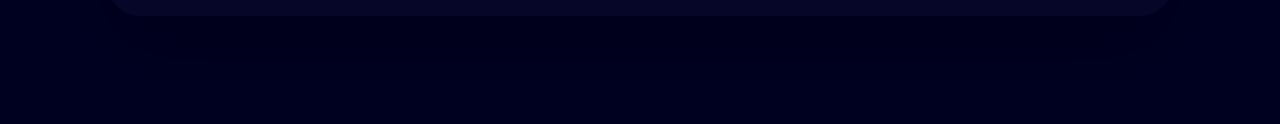
==== commit fe1a46d3: "prevented scrolling while nar-bar is open" ====
--- a/index.html
+++ b/index.html
@@ -91,10 +91,14 @@
                     const menuButton = document.getElementById("menubutton");
                     const menu = document.getElementById("sidemenu");
                     const navLinks = menu.querySelectorAll("a[href^='#']");
+                    const body = document.body;
+                    const html = document.documentElement;
 
                     const setMenuState = (isOpen) => {
                         menu.classList.toggle("open", isOpen);
                         menu.classList.toggle("close", !isOpen);
+                        body.classList.toggle("menu-open", isOpen);
+                        html.classList.toggle("menu-open", isOpen);
                         menuButton.setAttribute("aria-expanded", String(isOpen));
                     };
 
--- a/style.css
+++ b/style.css
@@ -23,10 +23,19 @@
     background-color: var(--bg);
     color: white;
     font-family: 'poppins', sans-serif;
+    transition: overflow 0.3s ease;
+}
+
+body.menu-open {
+    overflow: hidden;
 }
 
 html {  
     scroll-behavior: smooth;
+}
+
+html.menu-open {
+    overflow: hidden;
 }
 
 html,
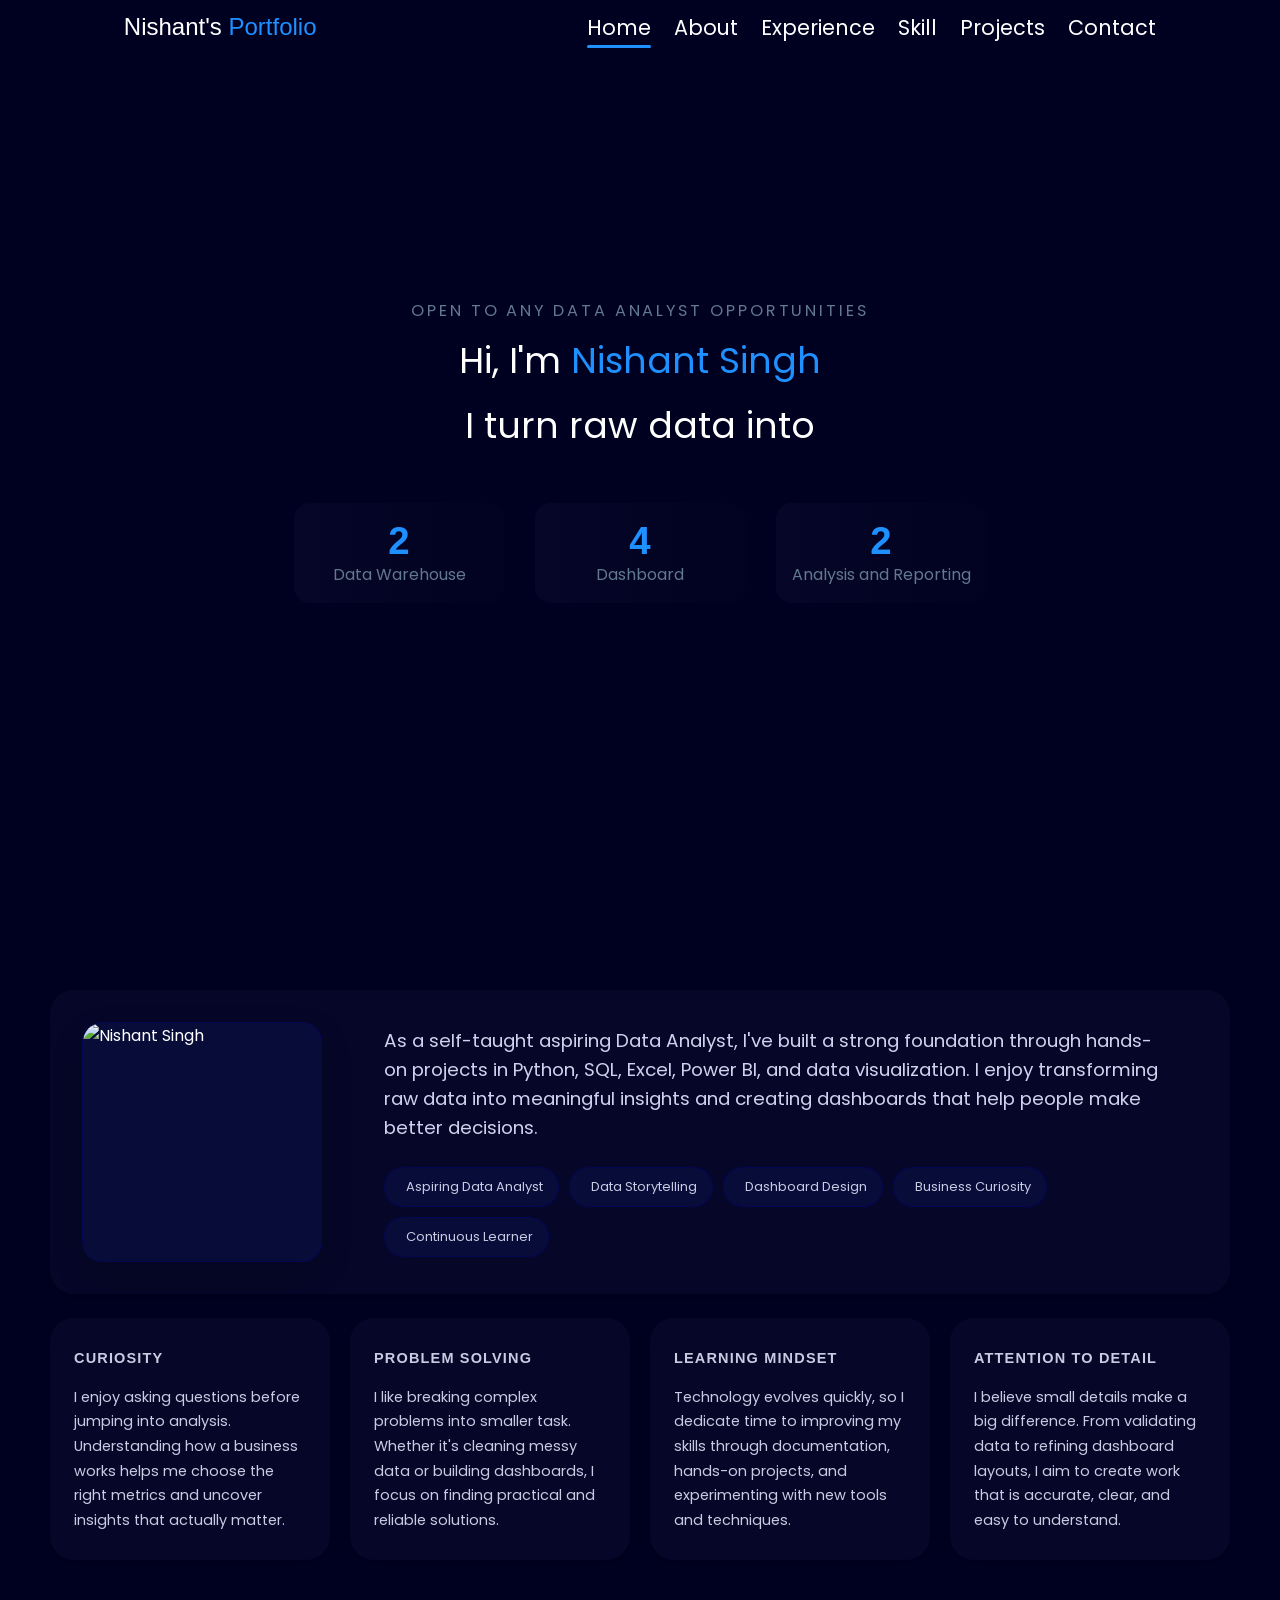
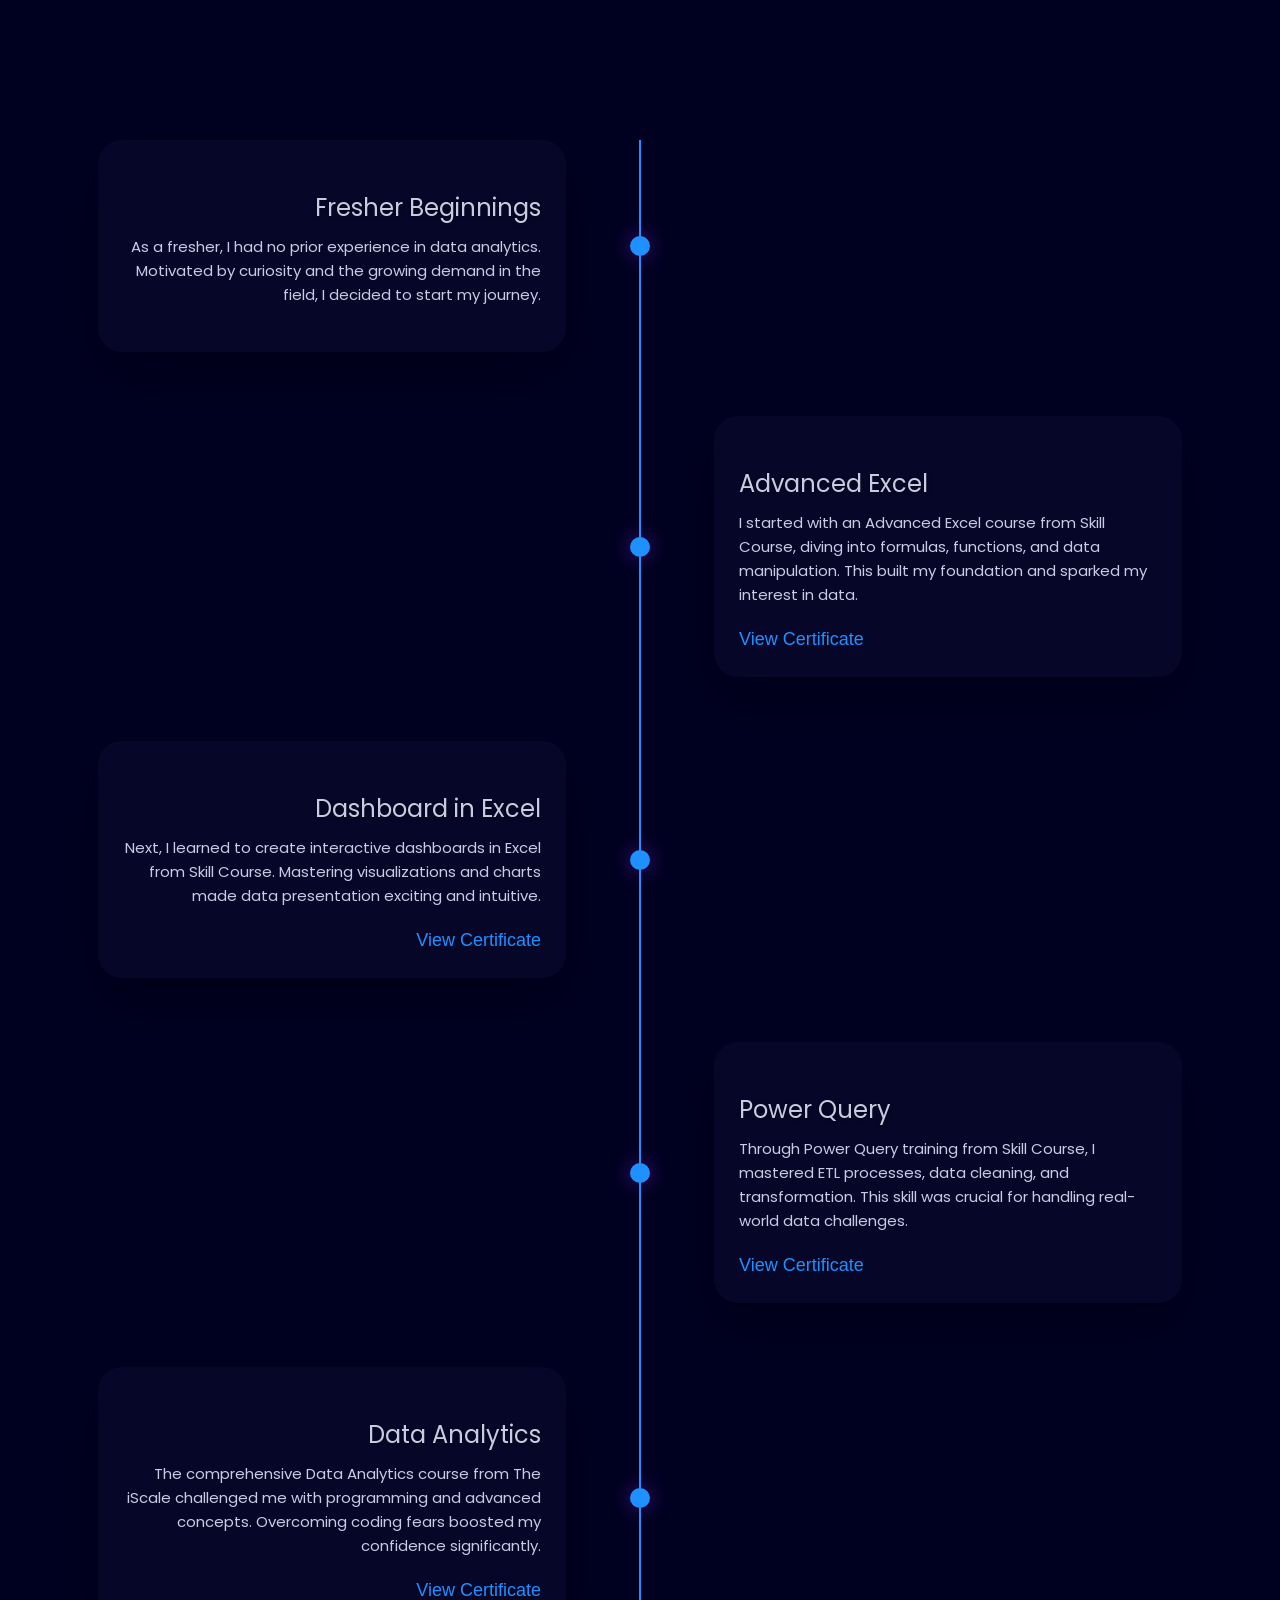
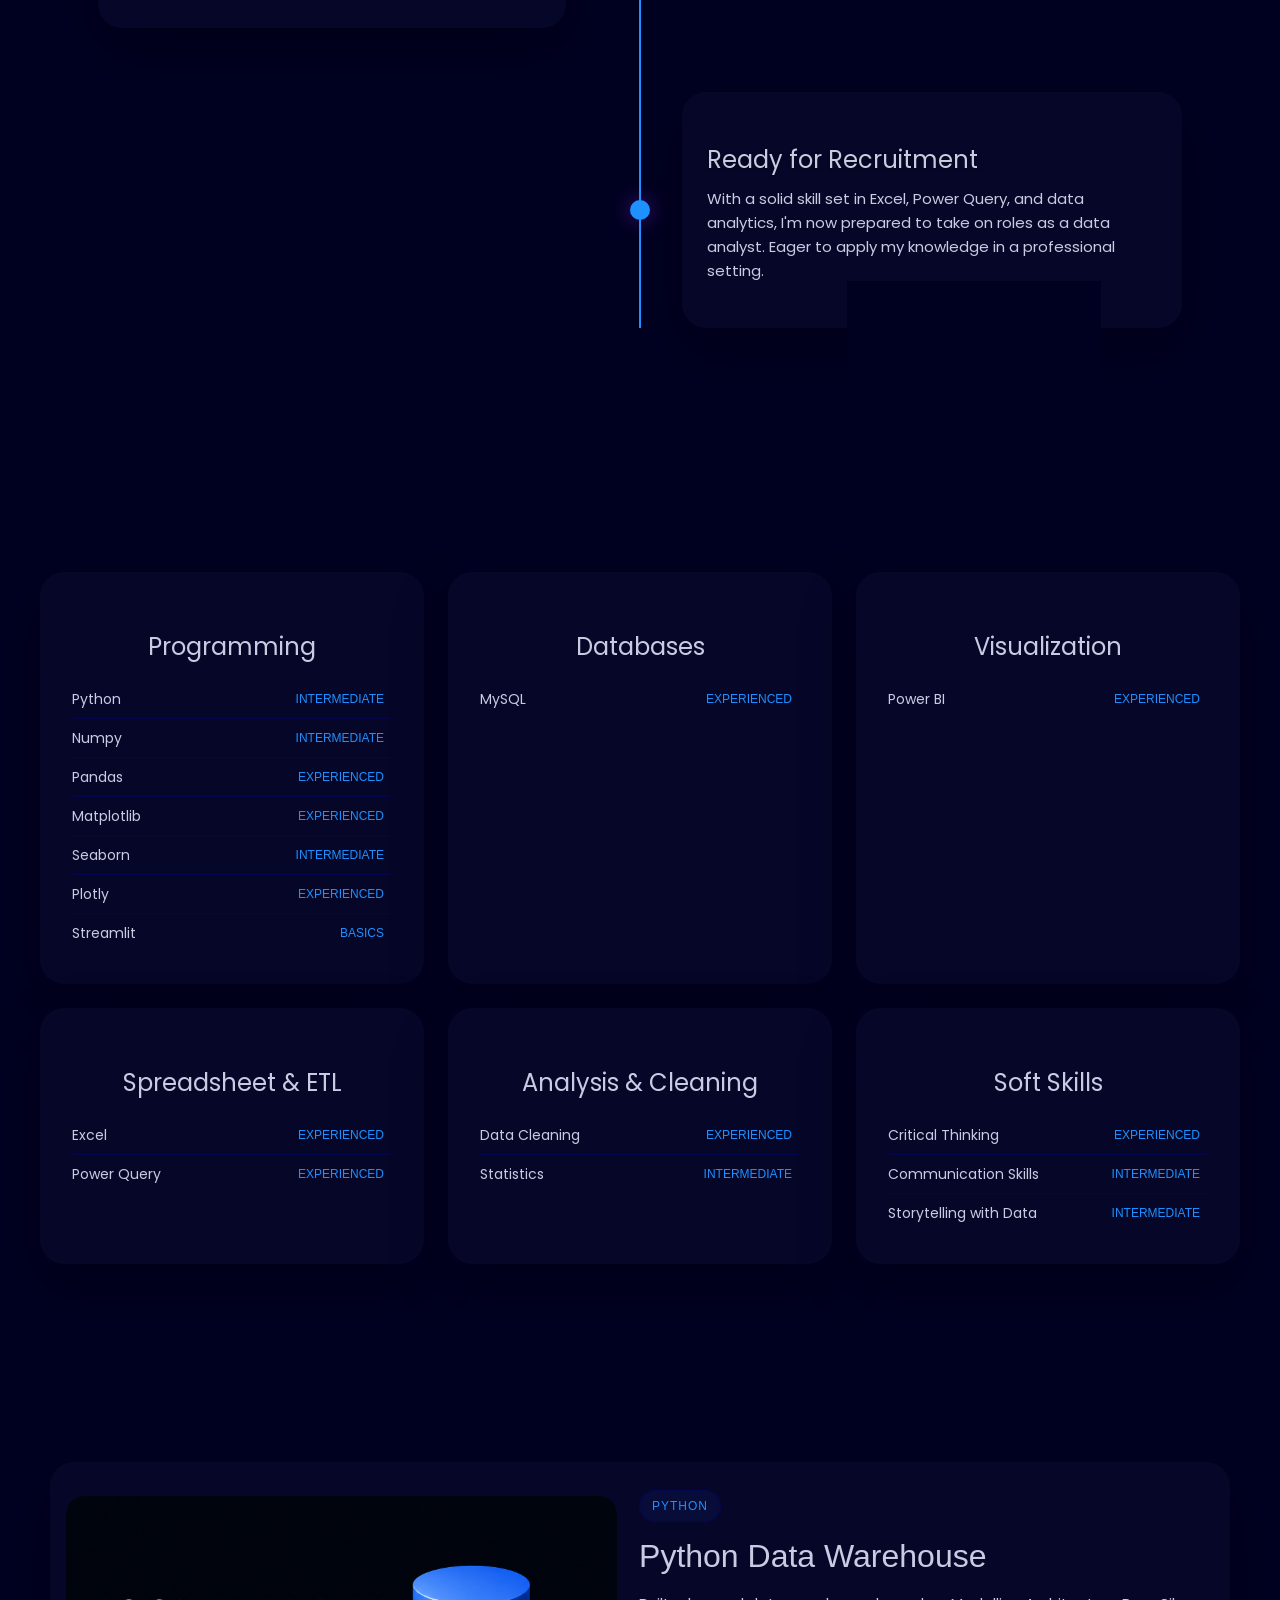
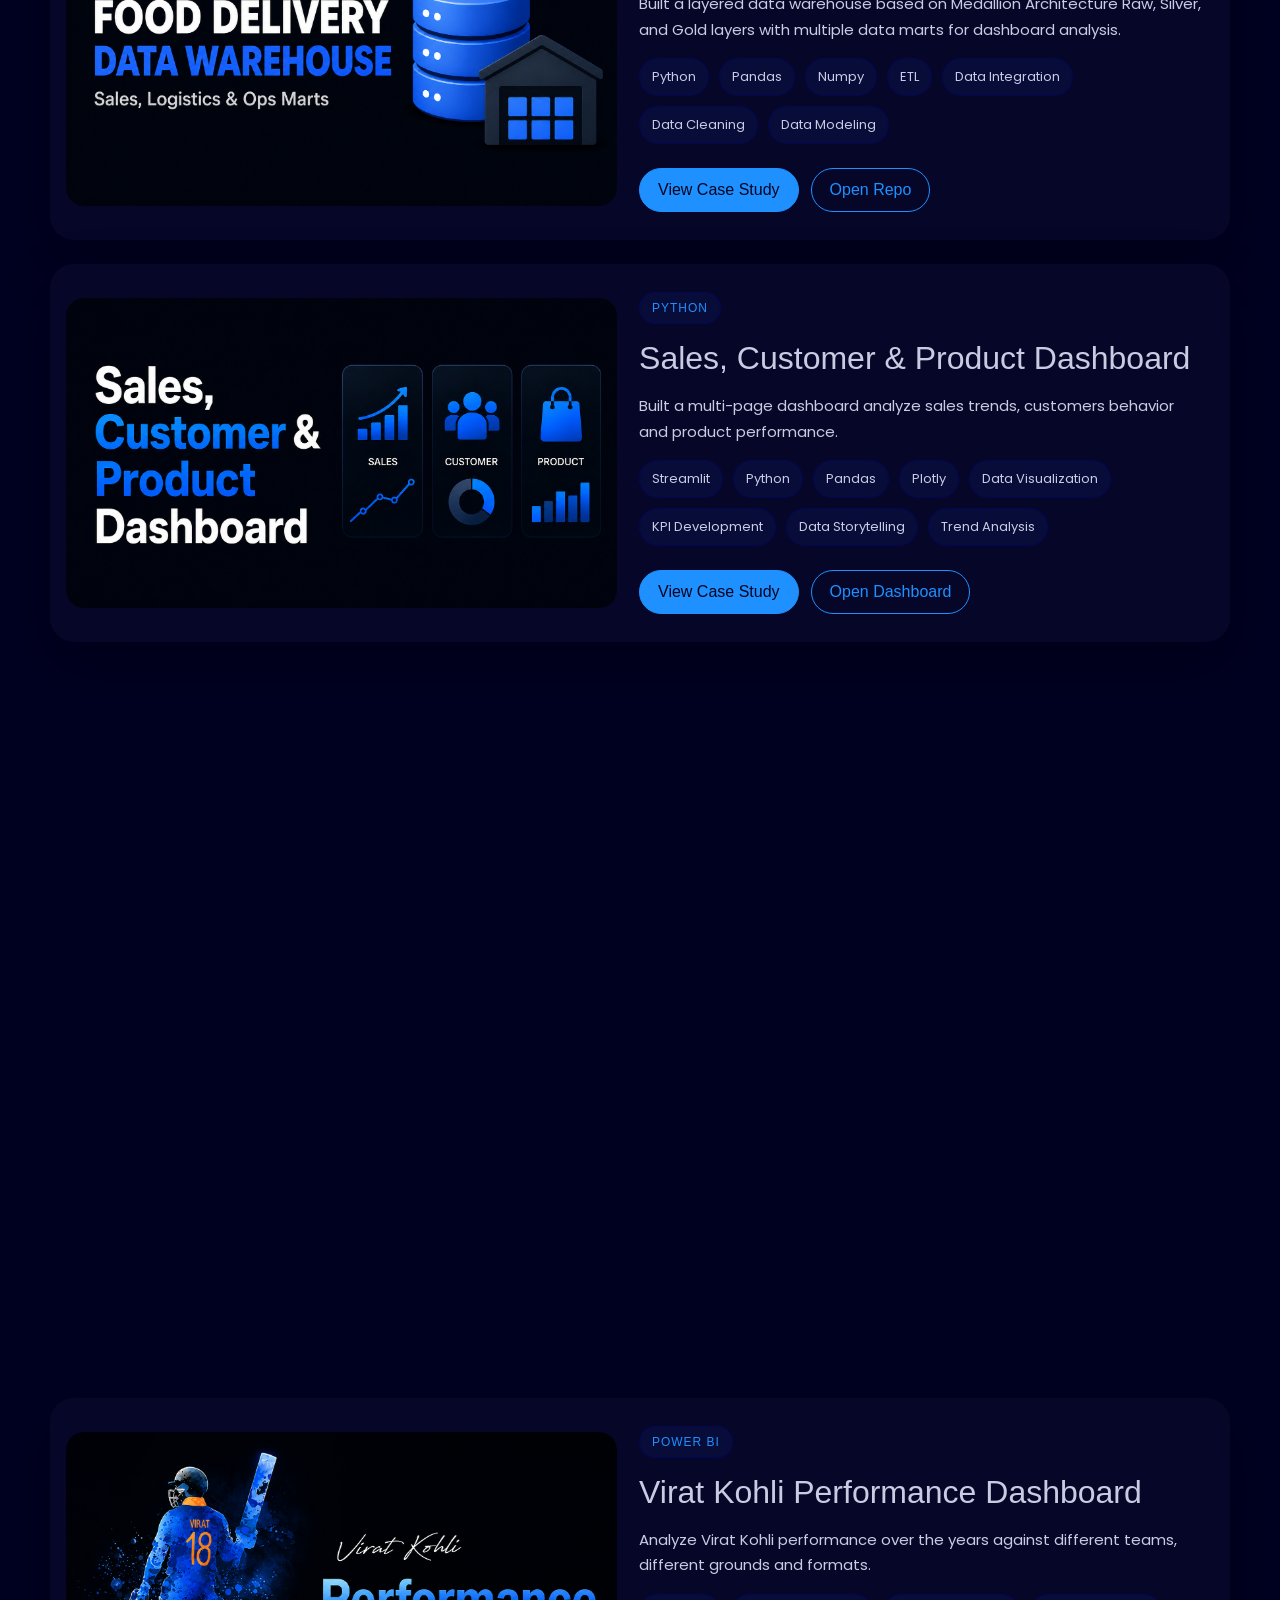
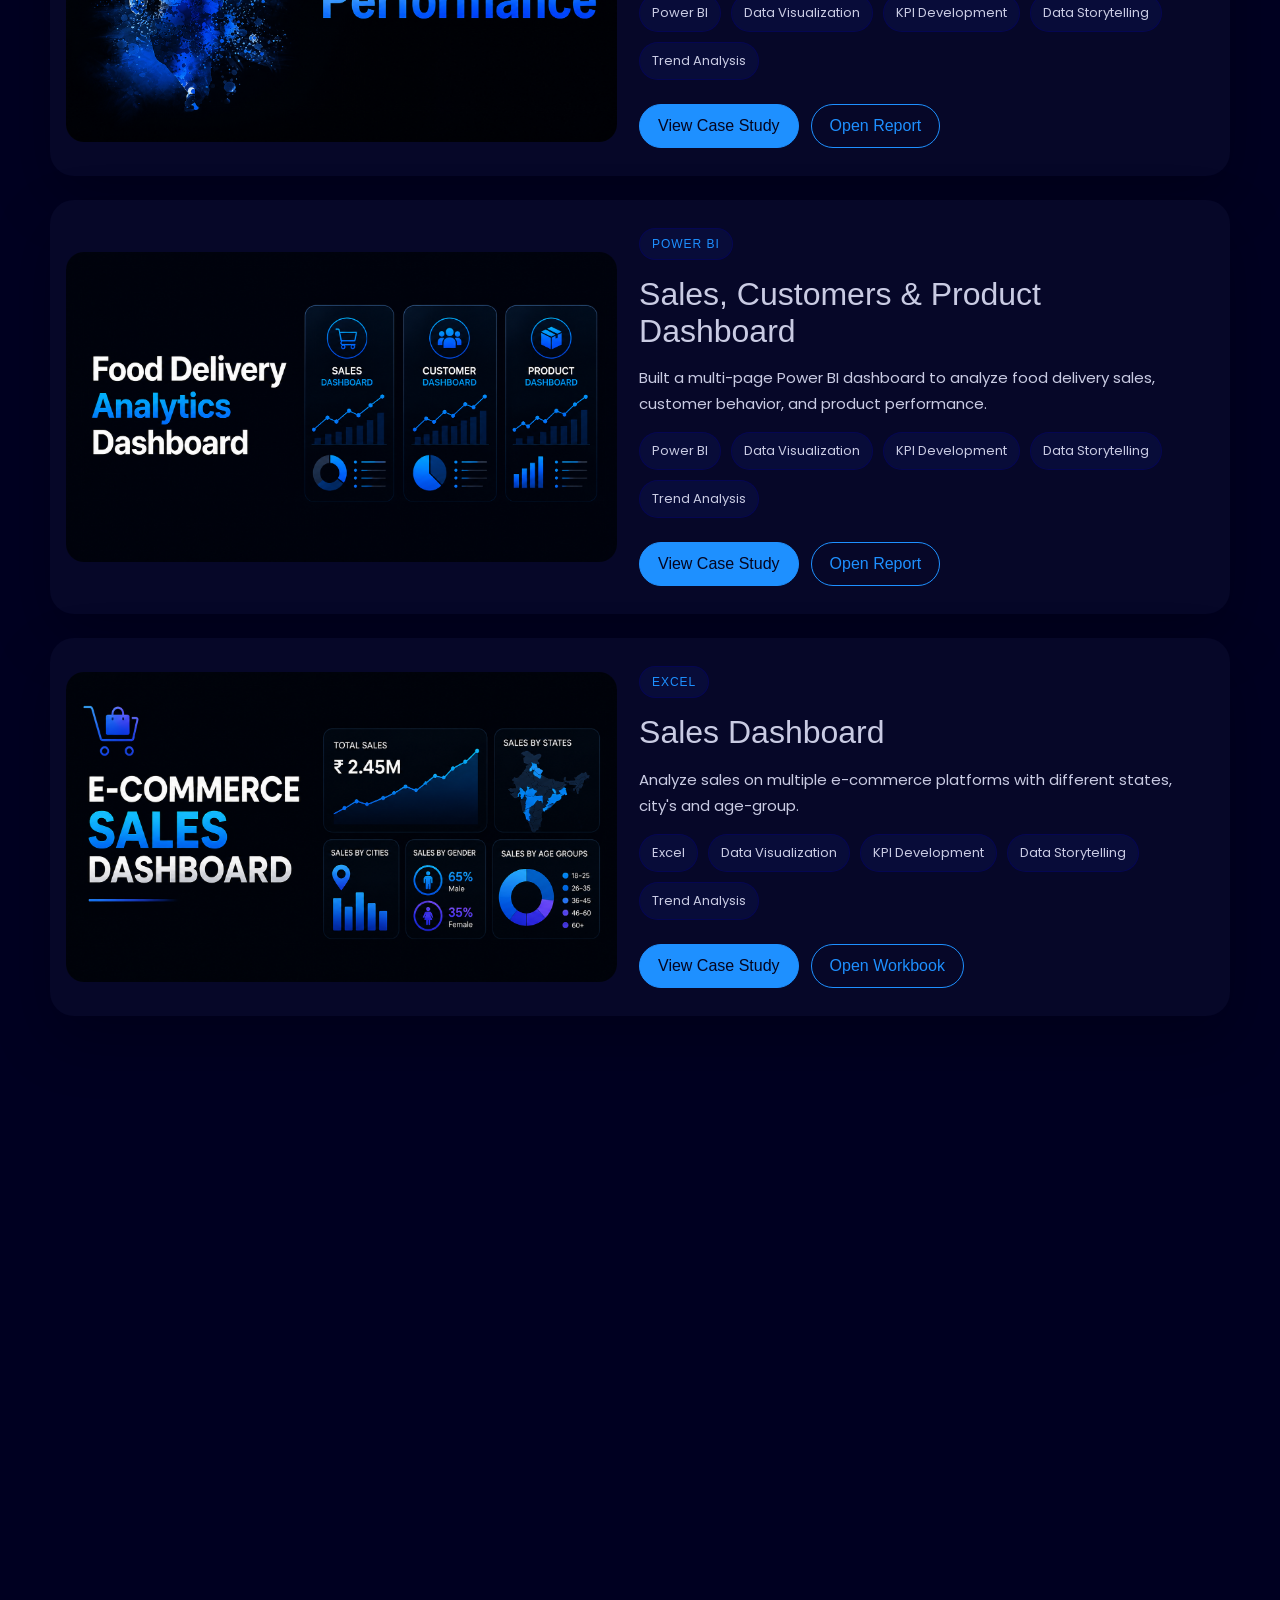
==== commit 9af5722e: "Refactor navigation styles and functionality; update z-index values, remove scroll event listener, a" ====
--- a/index.html
+++ b/index.html
@@ -117,21 +117,7 @@
                     });
                 });
             </script>
-
-
-            <!----------- NAV BACKGROUND HIDDEN AND AUTOMATICALLY SHOW----------->
-            <script>
-                window.addEventListener("scroll", function () {
-                    let navbar = document.querySelector("nav");
-                    if (window.scrollY > 50) {
-                        navbar.classList.add("scrolled");
-                    } else {
-                        navbar.classList.remove("scrolled");
-                    }
-                });
-            </script>
         </header>
-
 
         <section id="home" class="firstsection">
             <div class="leftsection">
--- a/style.css
+++ b/style.css
@@ -51,19 +51,14 @@
     top: 0;
     left: 0;
     width: 100%;
-    z-index: 1000;
+    z-index: 2;
     display: flex;
     justify-content: space-around;
     align-items: center;
     height: 6dvh;
-    background: transparent;
-    transition: background 0.4s ease-in-out, padding 0.4s ease-in-out;
-}
-
-nav.scrolled {
-    backdrop-filter: blur(13px);
-    background-color: #03033645;
-}
+    background-color: var(--bg);
+}
+
 
 /*===== LEFT SECTION =====*/
 
@@ -202,7 +197,7 @@
         display: flex;
         width: 100%;
         height: 94dvh;
-        background-color: #010127;
+        background-color: var(--bg);
         position: absolute;
         right: -500px;
         padding: 35px 0px;
@@ -357,8 +352,25 @@
         width: 25px;
     }
 
+    /* When menu is open, all lines become 30px */
+    #sidemenu.open ~ #menubutton .bline {
+        width: 30px;
+    }
+
+    /* When menu is closed, reset to default widths */
+    #sidemenu.close ~ #menubutton .one {
+        width: 30px;
+    }
+
+    #sidemenu.close ~ #menubutton .two {
+        width: 20px;
+    }
+
+    #sidemenu.close ~ #menubutton .three {
+        width: 25px;
+    }
+
     nav ul {
-        z-index: -1;
         position: fixed;
         top: 0;
         left: 0;
@@ -366,7 +378,6 @@
         height: 96dvh;
         z-index: 100;
         transition: transform 0.45s ease, opacity 0.45s ease, visibility 0.45s ease;
-        transform: translateY(-24px);
         opacity: 0;
         visibility: hidden;
         pointer-events: none;
@@ -383,7 +394,7 @@
     }
 
     nav ul.close {
-        transform: translateY(-24px);
+        transform: translateY(-10px);
         opacity: 0;
         visibility: hidden;
         pointer-events: none;
